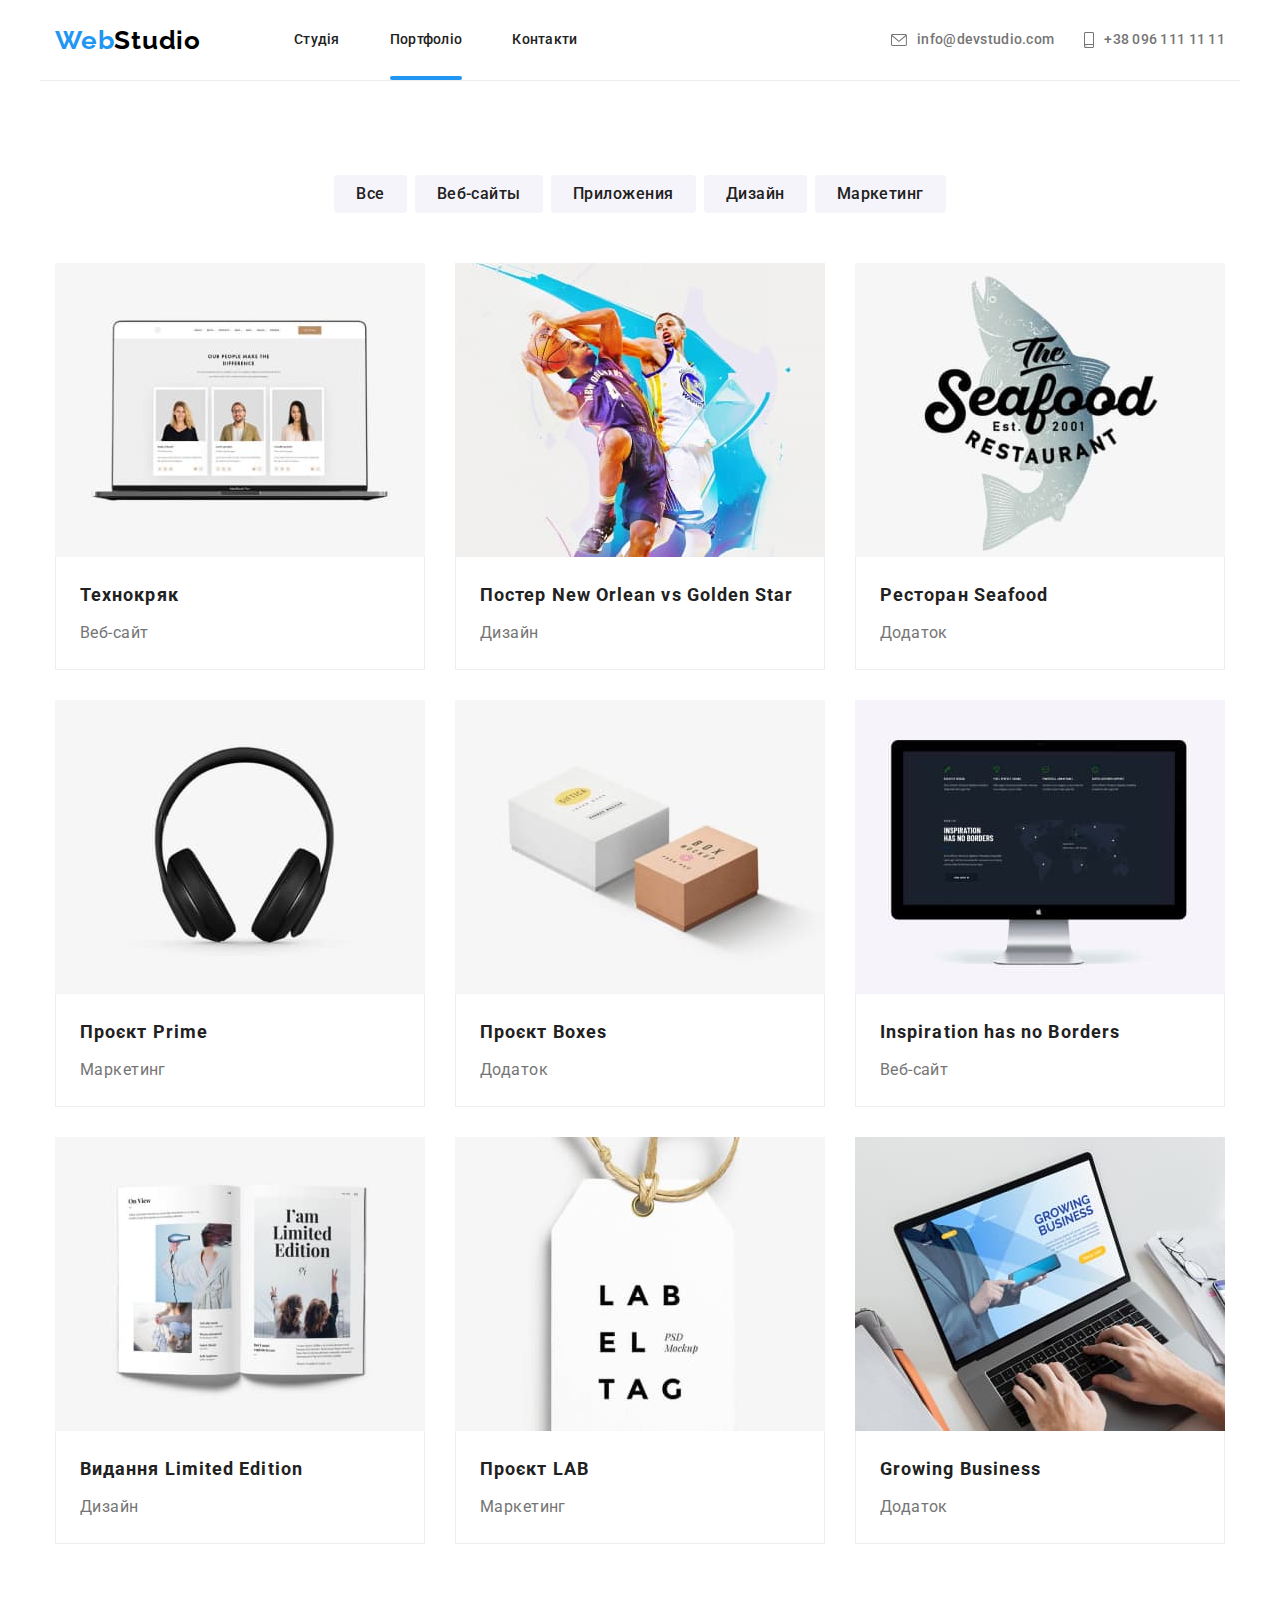
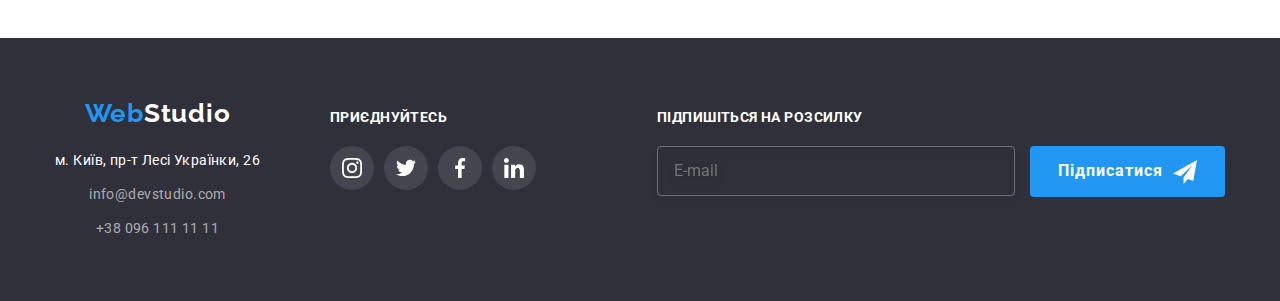
==== portfolio.html @ d57ff973 "add mobile" ====
<!DOCTYPE html>
<html lang="ru">
  <head>
    <meta charset="UTF-8" />
    <meta http-equiv="X-UA-Compatible" content="IE=edge" />
    <meta name="viewport" content="width=device-width, initial-scale=1.0" />
    <title>Портфоліо</title>
    <link
      href="https://fonts.googleapis.com/css2?family=Raleway:wght@700&family=Roboto:wght@400;500;700;900&display=swap"
      rel="stylesheet"
    />
    <link
      rel="stylesheet"
      href="https://cdnjs.cloudflare.com/ajax/libs/modern-normalize/1.1.0/modern-normalize.min.css"
    />
    <link rel="stylesheet" href="./css/main.min.css" />
  </head>

  <body>
    <!-- Шапка сайта -->

    <header class="header">
      <div class="header__container container">
        <a class="header__logo logo" href="./index.html"
          ><span class="header__logo header__logo--accent">Web</span>Studio</a
        >

        <nav class="nav">
          <ul class="nav__list">
            <li class="nav__item">
              <a class="nav__link header__link" href="./index.html">Студія</a>
            </li>
            <li class="nav__item">
              <a class="nav__link nav__link--current header__link" href="">Портфоліо</a>
            </li>
            <li class="nav__item">
              <a class="nav__link header__link" href="">Контакти</a>
            </li>
          </ul>
        </nav>

        <ul class="header__list">
          <li class="header__item">
            <a class="header__link" href="mailto:info@devstudio.com">
              <svg width="16" height="12" class="header__icon">
                <use href="./images/symbol-defs1.svg#icon-envelope"></use>
              </svg>
              info@devstudio.com
            </a>
          </li>
          <li class="header__item">
            <a class="header__link" href="tel:+380961111111">
              <svg width="10" height="16" class="header__icon">
                <use href="./images/symbol-defs1.svg#icon-smartphone"></use>
              </svg>
              +38 096 111 11 11
            </a>
          </li>
        </ul>
      </div>
    </header>
    <main>
      <!-- фильтр-навигация по портфолио -->
      <section class="filter section">
        <div class="filter__container container">
          <h1 class="fitler__title filter__title--visually-hidden">галерея робіт</h1>
          <ul class="filter__list">
            <li class="filter__item">
              <button type="button" class="filter__button button">Все</button>
            </li>
            <li class="filter__item">
              <button type="button" class="filter__button button">Веб-сайты</button>
            </li>
            <li class="filter__item">
              <button type="button" class="filter__button button">Приложения</button>
            </li>
            <li class="filter__item">
              <button type="button" class="filter__button button">Дизайн</button>
            </li>
            <li class="filter__item">
              <button type="button" class="filter__button button">Маркетинг</button>
            </li>
          </ul>

          <ul class="portfolio card-set">
            <li class="portfolio__item card-item">
              <a href="" class="portfolio__link">
                <div class="portolio__wrapper">
                  <img
                    src="./images/img8.jpg"
                    alt="Сайт технокряк на мониторе ноутбука"
                    width="370"
                  />
                  <div class="portolio__overlay">
                    <p class="portolio__text">
                      Ресурс пропонує комплексні пропозиції з різним рівнем функціоналу та сервісів.
                      Все це дозволить відвідувачу отримати вичерпні відомості про компанію чи
                      приватну особу.
                    </p>
                  </div>
                </div>
                <div class="portfolio__about">
                  <h2 class="portfolio__title">Технокряк</h2>
                  <p class="portfolio__describtion">Веб-сайт</p>
                </div>
              </a>
            </li>

            <li class="portfolio__item card-item">
              <a href="" class="portfolio__link">
                <div class="portolio__wrapper">
                  <img
                    class="pic"
                    src="./images/img9.jpg"
                    alt="Два боскетболиста с мячем на постере"
                    width="370"
                  />
                  <div class="portolio__overlay">
                    <p class="portolio__text">
                      Ресурс пропонує комплексні пропозиції з різним рівнем функціоналу та сервісів.
                      Все це дозволить відвідувачу отримати вичерпні відомості про компанію чи
                      приватну особу.
                    </p>
                  </div>
                </div>
                <div class="portfolio__about">
                  <h2 class="portfolio__title">Постер New Orlean vs Golden Star</h2>
                  <p class="portfolio__describtion">Дизайн</p>
                </div>
              </a>
            </li>
            <li class="portfolio__item card-item">
              <a href="" class="portfolio__link">
                <div class="portolio__wrapper">
                  <img
                    class="pic"
                    src="./images/img10.jpg"
                    alt="Логотип Ресторана Seafood"
                    width="370"
                  />
                  <div class="portolio__overlay">
                    <p class="portolio__text">
                      Ресурс пропонує комплексні пропозиції з різним рівнем функціоналу та сервісів.
                      Все це дозволить відвідувачу отримати вичерпні відомості про компанію чи
                      приватну особу.
                    </p>
                  </div>
                </div>
                <div class="portfolio__about">
                  <h2 class="portfolio__title">Ресторан Seafood</h2>
                  <p class="portfolio__describtion">Додаток</p>
                </div>
              </a>
            </li>
            <li class="portfolio__item card-item">
              <a href="" class="portfolio__link">
                <div class="portolio__wrapper">
                  <img class="pic" src="./images/img11.jpg" alt="Наушники" width="370" />
                  <div class="portolio__overlay">
                    <p class="portolio__text">
                      Ресурс пропонує комплексні пропозиції з різним рівнем функціоналу та сервісів.
                      Все це дозволить відвідувачу отримати вичерпні відомості про компанію чи
                      приватну особу.
                    </p>
                  </div>
                </div>
                <div class="portfolio__about">
                  <h2 class="portfolio__title">Проєкт Prime</h2>
                  <p class="portfolio__describtion">Маркетинг</p>
                </div>
              </a>
            </li>
            <li class="portfolio__item card-item">
              <a href="" class="portfolio__link">
                <div class="portolio__wrapper">
                  <img class="pic" src="./images/img12.jpg" alt="Пример коробок" width="370" />
                  <div class="portolio__overlay">
                    <p class="portolio__text">
                      Ресурс пропонує комплексні пропозиції з різним рівнем функціоналу та сервісів.
                      Все це дозволить відвідувачу отримати вичерпні відомості про компанію чи
                      приватну особу.
                    </p>
                  </div>
                </div>
                <div class="portfolio__about">
                  <h2 class="portfolio__title">Проєкт Boxes</h2>
                  <p class="portfolio__describtion">Додаток</p>
                </div>
              </a>
            </li>
            <li class="portfolio__item card-item">
              <a href="" class="portfolio__link">
                <div class="portolio__wrapper">
                  <img class="pic" src="./images/img13.jpg" alt="Сайт на мониторе" width="370" />
                  <div class="portolio__overlay">
                    <p class="portolio__text">
                      Ресурс пропонує комплексні пропозиції з різним рівнем функціоналу та сервісів.
                      Все це дозволить відвідувачу отримати вичерпні відомості про компанію чи
                      приватну особу.
                    </p>
                  </div>
                </div>

                <div class="portfolio__about">
                  <h2 class="portfolio__title">Inspiration has no Borders</h2>
                  <p class="portfolio__describtion">Веб-сайт</p>
                </div>
              </a>
            </li>
            <li class="portfolio__item card-item">
              <a href="" class="portfolio__link">
                <div class="portolio__wrapper">
                  <img class="pic" src="./images/img14.jpg" alt="Разворот журнала" width="370" />
                  <div class="portolio__overlay">
                    <p class="portolio__text">
                      Ресурс пропонує комплексні пропозиції з різним рівнем функціоналу та сервісів.
                      Все це дозволить відвідувачу отримати вичерпні відомості про компанію чи
                      приватну особу.
                    </p>
                  </div>
                </div>
                <div class="portfolio__about">
                  <h2 class="portfolio__title">Видання Limited Edition</h2>
                  <p class="portfolio__describtion">Дизайн</p>
                </div>
              </a>
            </li>
            <li class="portfolio__item card-item">
              <a href="" class="portfolio__link">
                <div class="portolio__wrapper">
                  <img
                    class="pic"
                    src="./images/img15.jpg"
                    alt="Пример бирки для одежды"
                    width="370"
                  />
                  <div class="portolio__overlay">
                    <p class="portolio__text">
                      Ресурс пропонує комплексні пропозиції з різним рівнем функціоналу та сервісів.
                      Все це дозволить відвідувачу отримати вичерпні відомості про компанію чи
                      приватну особу.
                    </p>
                  </div>
                </div>

                <div class="portfolio__about">
                  <h2 class="portfolio__title">Проєкт LAB</h2>
                  <p class="portfolio__describtion">Маркетинг</p>
                </div>
              </a>
            </li>
            <li class="portfolio__item card-item">
              <a href="" class="portfolio__link">
                <div class="portolio__wrapper">
                  <img class="pic" src="./images/img16.jpg" alt="Ноутбук с сайтом" width="370" />
                  <div class="portolio__overlay">
                    <p class="portolio__text">
                      Ресурс пропонує комплексні пропозиції з різним рівнем функціоналу та сервісів.
                      Все це дозволить відвідувачу отримати вичерпні відомості про компанію чи
                      приватну особу.
                    </p>
                  </div>
                </div>

                <div class="portfolio__about">
                  <h2 class="portfolio__title">Growing Business</h2>
                  <p class="portfolio__describtion">Додаток</p>
                </div>
              </a>
            </li>
          </ul>
        </div>
      </section>
    </main>
    <!-- Футер -->
    <footer class="footer">
      <div class="footer__container container">
        <div class="footer__wrap">
          <div class="footer__box">
            <a href="./index.html" class="footer__logo logo"
              ><span class="footer__logo footer__logo--accent">Web</span>Studio</a
            >

            <!-- ADDRESS -->
            <address class="contacts">
              <ul class="contacts__list">
                <li class="contacts__item address">
                  <a
                    class="address__link"
                    href="https://www.google.com.ua/maps"
                    target="_blank"
                    rel="noopener noreferrer"
                    >м. Київ, пр-т Лесі Українки, 26</a
                  >
                </li>
                <li class="contacts__item">
                  <a class="contacts__link" href="mailto:info@devstudio.com">info@devstudio.com</a>
                </li>
                <li class="contacts__item">
                  <a class="contacts__link" href="tel:+380961111111">+38 096 111 11 11</a>
                </li>
              </ul>
            </address>
          </div>
          <!-- SOCIAL LINKS FOOTER -->
          <div class="social social--footer">
            <h3 class="social__title social__title--footer">приєднуйтесь</h3>

            <ul class="social__list">
              <li class="social__item">
                <a href="" class="social__link social__link--footer">
                  <svg class="social__icon social__icon--footer">
                    <use href="./images/symbol-defs1.svg#icon-instagram"></use>
                  </svg>
                </a>
              </li>
              <li class="social__item">
                <a href="" class="social__link social__link--footer">
                  <svg class="social__icon social__icon--footer">
                    <use href="./images/symbol-defs1.svg#icon-twitter"></use>
                  </svg>
                </a>
              </li>
              <li class="social__item">
                <a href="" class="social__link social__link--footer">
                  <svg class="social__icon social__icon--footer">
                    <use href="./images/symbol-defs1.svg#icon-facebook"></use>
                  </svg>
                </a>
              </li>
              <li class="social__item">
                <a href="" class="social__link social__link--footer">
                  <svg class="social__icon social__icon--footer">
                    <use href="./images/symbol-defs1.svg#icon-linkedin"></use>
                  </svg>
                </a>
              </li>
            </ul>
          </div>
        </div>
        <!-- FORM FOOTER -->
        <div class="form">
          <h3 class="form__title social__title--footer">Підпишіться на розсилку</h3>
          <form class="form__email" name="signup_form">
            <label class="form__label">
              <input class="form__input" type="email" name="user-email" placeholder="E-mail" />
            </label>

            <button type="submit" class="form__button form__button--footer button">
              Підписатися
              <svg class="form__icon form__icon--footer">
                <use href="./images/symbol-defs1.svg#icon-send"></use>
              </svg>
            </button>
          </form>
        </div>
      </div>
    </footer>
  </body>
</html>
---- css/main.min.css ----
:root{--primary-text-color: #757575;--title-text-color: #212121;--logo-title-color: #000000;--accent-color: #2196f3;--button-color: #ffffff;--button-bcr-color: #f5f4fa;--button-hover-color: #188ce8;--hero-bcr-color: #c4c4c4;--footer-text-color: rgba(255, 255, 255, 0.6);--footer-bcr-color: #2f303a;--hero-gradient: rgba(47, 48, 58, 0.4);--icon-fii: #afb1b8;--card-gap: 30px;--card-item: 1;--transition: 250ms cubic-bezier(0.4, 0, 0.2, 1)}.visually-hidden{position:absolute;white-space:nowrap;width:1px;height:1px;overflow:hidden;border:0;padding:0;clip:rect(0 0 0 0);-webkit-clip-path:inset(50%);clip-path:inset(50%);margin:-1px}.portfolio__link,.clients__link,.header__link,.social__link,.contacts__link,.nav__link{text-decoration:none;color:currentColor}.portfolio,.filter__list,.clients__card-set,.team__card-item,.example__card-item,.header__list,ul{list-style:none}h1,h2,h3,h4,p,ul{margin:0}ul{padding:0}img{display:block;max-width:100%;height:auto}body{font-family:Roboto,sans-serif;font-size:14px;line-height:1.71;letter-spacing:.03em;background-color:var(--button-color);color:var(--primary-text-color)}.section{padding-top:60px;padding-bottom:60px}@media screen and (min-width: 1200px){.section{padding-top:94px;padding-bottom:94px}}.container{width:100%;padding-left:15px;padding-right:15px;margin-top:0;margin-bottom:0;margin-left:auto;margin-right:auto}@media screen and (min-width: 480px){.container{max-width:480px}}@media screen and (min-width: 768px){.container{max-width:768px}}@media screen and (min-width: 1200px){.container{max-width:1200px}}.card-set{display:-webkit-box;display:-ms-flexbox;display:flex;-ms-flex-wrap:wrap;flex-wrap:wrap;gap:var(--card-gap)}@media screen and (min-width: 768px){.card-set{--card-item: 2}}@media screen and (min-width: 1200px){.card-set{--card-item: 3}}.card-item{-ms-flex-preferred-size:calc((100% - (var(--card-item) - 1)*var(--card-gap))/var(--card-item));flex-basis:calc((100% - (var(--card-item) - 1)*var(--card-gap))/var(--card-item))}.title{font-weight:700;font-size:28px;line-height:1.18;letter-spacing:.03em;text-align:center;color:var(--title-text-color)}@media screen and (min-width: 1200px){.title{font-weight:700;font-size:36px;line-height:1.17;letter-spacing:.03em}}.nav{display:-webkit-box;display:-ms-flexbox;display:flex;-webkit-box-align:center;-ms-flex-align:center;align-items:center}.nav__list{display:-webkit-box;display:-ms-flexbox;display:flex;-webkit-box-align:center;-ms-flex-align:center;align-items:center;gap:50px}.nav__link{position:relative;color:var(--title-text-color)}.nav__link--current::after{content:"";position:absolute;background-color:#2196f3;border-radius:2px;width:100%;height:4px;left:0;bottom:0}.logo{font-family:Raleway,cursive;font-weight:700;font-size:26px;line-height:1.19;letter-spacing:.03em;margin-right:93px;color:var(--logo-title-color);text-decoration:none}.button{display:inline-block;text-align:center;font-family:inherit;font-weight:700;font-size:16px;line-height:1.88;letter-spacing:.06em;cursor:pointer;border:rgba(0,0,0,0);border-radius:4px;color:var(--button-color);background-color:var(--accent-color);-webkit-transition:background-color var(--transition);transition:background-color var(--transition)}.button:hover,.button:focus{background-color:var(--button-hover-color);-webkit-box-shadow:0px 4px 4px rgba(0,0,0,.15);box-shadow:0px 4px 4px rgba(0,0,0,.15)}.button--submit{display:-webkit-inline-box;display:-ms-inline-flexbox;display:inline-flex;-webkit-box-align:center;-ms-flex-align:center;align-items:center;width:200px;padding-top:10px;padding-bottom:10px;padding-right:52px;padding-left:52px}.contacts__item{text-decoration:none;font-style:normal;font-weight:400;font-size:14px;line-height:1.71;letter-spacing:.03em;color:var(--footer-text-color);margin-left:0;-webkit-transition:color var(--transition);transition:color var(--transition)}.contacts__item:not(:last-child){margin-bottom:8px}@media screen and (min-width: 1200px){.contacts__item:not(:last-child){margin-bottom:10px}}.contacts__link{-webkit-transition:color var(--transition);transition:color var(--transition)}.contacts__link:hover,.contacts__link:focus{color:var(--accent-color)}.contacts__list{margin-top:20px}@media screen and (min-width: 1200px){.contacts__list{display:block;text-align:center}}.address__link{color:var(--button-color);-webkit-transition:color var(--transition);transition:color var(--transition);text-decoration:none}.address__link:hover,.address__link:focus{color:var(--accent-color)}.social__list{display:-webkit-box;display:-ms-flexbox;display:flex;-ms-flex-wrap:wrap;flex-wrap:wrap;-webkit-box-align:center;-ms-flex-align:center;align-items:center;-webkit-box-pack:center;-ms-flex-pack:center;justify-content:center;gap:10px}.social__link{display:-webkit-box;display:-ms-flexbox;display:flex;-webkit-box-pack:center;-ms-flex-pack:center;justify-content:center;-webkit-box-align:center;-ms-flex-align:center;align-items:center;width:44px;height:44px;border:none;background-color:var(--button-color);background-repeat:no-repeat;background-position:50% 50%;border-radius:50%;background-size:contain;color:var(--icon-fii);-webkit-transition:color var(--transition),background-color var(--transition);transition:color var(--transition),background-color var(--transition)}.social__link:hover,.social__link:focus,.social__link:active{background-color:var(--accent-color);color:var(--button-color)}.social__link--footer{background-color:rgba(255,255,255,.1)}.social__link--footer:hover,.social__link--footer:focus{background-color:var(--accent-color);color:#fff}.social__icon{width:20px;height:20px;fill:currentColor}.social__icon--footer{fill:var(--button-color)}.social__title--footer{font-weight:700;font-size:14px;line-height:1.14;letter-spacing:.03em;text-transform:uppercase;text-align:center;margin-bottom:20px;color:var(--button-color)}@media screen and (min-width: 1200px){.social__title--footer{text-align:left}}.social--footer{display:-webkit-box;display:-ms-flexbox;display:flex;-webkit-box-pack:end;-ms-flex-pack:end;justify-content:flex-end;-webkit-box-orient:vertical;-webkit-box-direction:normal;-ms-flex-direction:column;flex-direction:column}@media screen and (min-width: 1200px){.social--footer{-webkit-box-pack:center;-ms-flex-pack:center;justify-content:center}}.form{display:-webkit-box;display:-ms-flexbox;display:flex;-webkit-box-orient:vertical;-webkit-box-direction:normal;-ms-flex-direction:column;flex-direction:column;margin-top:60px}@media(max-width: 1199.98px){.form{width:100%;-webkit-box-align:center;-ms-flex-align:center;align-items:center}}@media screen and (min-width: 1200px){.form{-webkit-box-pack:center;-ms-flex-pack:center;justify-content:center;margin-left:auto;margin-top:0}}.form__input{padding:15px 16px;margin-bottom:20px;width:100%;height:50px;font-size:16px;line-height:1.25;color:var(--footer-text-color);outline:none;background-color:rgba(0,0,0,0);border:1px solid rgba(255,255,255,.3);-webkit-filter:drop-shadow(0px 4px 4px rgba(0, 0, 0, 0.15));filter:drop-shadow(0px 4px 4px rgba(0, 0, 0, 0.15));border-radius:4px;-webkit-transition:border var(--transition);transition:border var(--transition)}@media screen and (min-width: 480px){.form__input{width:450px}}@media screen and (min-width: 768px){.form__input{width:450px}}@media screen and (min-width: 1200px){.form__input{width:358px;margin-right:12px;margin-bottom:0}}.form__input:hover,.form__input:focus,.form__input:active{border:1px solid var(--icon-fii)}.form__button--footer{display:block;margin-right:auto;margin-left:auto;padding:10px 28px}@media screen and (min-width: 1200px){.form__button--footer{display:-webkit-inline-box;display:-ms-inline-flexbox;display:inline-flex;-webkit-box-align:center;-ms-flex-align:center;align-items:center}}.form__icon--footer{fill:var(--button-color);width:24px;height:24px;margin-left:10px}.backdrop{position:fixed;top:0;left:0;width:100%;height:100%;background-color:rgba(0,0,0,.2);z-index:100;display:-webkit-box;display:-ms-flexbox;display:flex;-webkit-box-align:center;-ms-flex-align:center;align-items:center;-webkit-box-pack:center;-ms-flex-pack:center;justify-content:center;opacity:1;-webkit-transition:opacity var(--transition);transition:opacity var(--transition)}.backdrop.is-hidden{opacity:0;pointer-events:none;visibility:hidden}.backdrop.is-hidden .modal{-webkit-transform:translate(-50%, -50%) scale(0.9) rotate(50deg);transform:translate(-50%, -50%) scale(0.9) rotate(50deg)}.modal{position:absolute;top:50%;left:50%;padding:40px 40px;-webkit-transform:translate(-50%, -50%) scale(1) rotate(0);transform:translate(-50%, -50%) scale(1) rotate(0);width:528px;background:#fff;-webkit-box-shadow:0px 1px 3px rgba(0,0,0,.12),0px 1px 1px rgba(0,0,0,.14),0px 2px 1px rgba(0,0,0,.2);box-shadow:0px 1px 3px rgba(0,0,0,.12),0px 1px 1px rgba(0,0,0,.14),0px 2px 1px rgba(0,0,0,.2);border-radius:4px;opacity:1;-webkit-transition:visibility var(--transition),opacity 400ms ease-in-out 200ms,-webkit-transform var(--transition);transition:visibility var(--transition),opacity 400ms ease-in-out 200ms,-webkit-transform var(--transition);transition:transform var(--transition),visibility var(--transition),opacity 400ms ease-in-out 200ms;transition:transform var(--transition),visibility var(--transition),opacity 400ms ease-in-out 200ms,-webkit-transform var(--transition)}.modal__icon{fill:var(--logo-title-color);-webkit-transition:fill var(--transition);transition:fill var(--transition)}.modal__button--close{position:absolute;top:8px;right:8px;display:-webkit-box;display:-ms-flexbox;display:flex;-webkit-box-align:center;-ms-flex-align:center;align-items:center;-webkit-box-pack:center;-ms-flex-pack:center;justify-content:center;width:30px;height:30px;padding:0;border-radius:50%;background:rgba(0,0,0,0);border:1px solid rgba(0,0,0,.1);cursor:pointer}.modal__button--close:hover .modal__icon,.modal__button--close:focus .modal__icon{fill:var(--accent-color)}.modal-form{text-align:center}.modal-form__title{display:block;font-weight:700;font-size:20px;line-height:1.15;letter-spacing:.03em;text-align:center;color:var(--title-text-color)}.modal-form__group{margin-bottom:20px}.modal-form__label{display:block;margin-bottom:4px;text-align:left}.modal-form__label:not(:last-child){margin-bottom:10px}.modal-form__name{display:block;margin-bottom:4px;font-weight:400;font-size:12px;line-height:1.17;letter-spacing:.01em;color:var(--primary-text-color)}.modal-form__wrapper{position:relative}.modal-form__input{padding-top:12px;padding-left:42px;padding-bottom:12px;width:100%;height:40px;outline:rgba(0,0,0,0);background-color:rgba(0,0,0,0);border:1px solid rgba(33,33,33,.2);border-radius:4px;-webkit-transition:border var(--transition);transition:border var(--transition)}.modal-form__input:hover,.modal-form__input:focus{border:1px solid var(--accent-color)}.modal-form__input:focus-within+.modal-form__icon,.modal-form__input:hover+.modal-form__icon{fill:var(--accent-color)}.modal-form__feedback{display:block;resize:none;padding:12px 16px;height:120px;width:100%;outline:rgba(0,0,0,0);background-color:rgba(0,0,0,0);border:1px solid rgba(33,33,33,.2);border-radius:4px;-webkit-transition:border var(--transition);transition:border var(--transition)}.modal-form__feedback:hover,.modal-form__feedback:focus{border:1px solid var(--accent-color)}.modal-form__feedback:hover::-webkit-input-placeholder, .modal-form__feedback:focus::-webkit-input-placeholder{font-weight:400;font-size:12px;line-height:1.17;letter-spacing:.01em;color:rgba(117,117,117,.5)}.modal-form__feedback:hover::-moz-placeholder, .modal-form__feedback:focus::-moz-placeholder{font-weight:400;font-size:12px;line-height:1.17;letter-spacing:.01em;color:rgba(117,117,117,.5)}.modal-form__feedback:hover:-ms-input-placeholder, .modal-form__feedback:focus:-ms-input-placeholder{font-weight:400;font-size:12px;line-height:1.17;letter-spacing:.01em;color:rgba(117,117,117,.5)}.modal-form__feedback:hover::-ms-input-placeholder, .modal-form__feedback:focus::-ms-input-placeholder{font-weight:400;font-size:12px;line-height:1.17;letter-spacing:.01em;color:rgba(117,117,117,.5)}.modal-form__feedback:hover::placeholder,.modal-form__feedback:focus::placeholder{font-weight:400;font-size:12px;line-height:1.17;letter-spacing:.01em;color:rgba(117,117,117,.5)}.modal-form__icon{position:absolute;top:50%;left:12px;-webkit-transform:translateY(-50%);transform:translateY(-50%);-webkit-transition:fill var(--transition);transition:fill var(--transition)}.modal-form__checkbox{display:-webkit-box;display:-ms-flexbox;display:flex;-webkit-box-align:center;-ms-flex-align:center;align-items:center;-webkit-box-pack:center;-ms-flex-pack:center;justify-content:center;gap:8px;margin-bottom:30px;cursor:pointer}.checkbox__input{-webkit-user-select:none;-moz-user-select:none;-ms-user-select:none;user-select:none}.checkbox__input:checked+.checkbox__icon .checkbox__icon--uncheck{opacity:0;-webkit-transition:opacity var(--transition);transition:opacity var(--transition)}.checkbox__icon--check{opacity:0;-webkit-transition:opacity var(--transition);transition:opacity var(--transition)}.checkbox__input:checked+.checkbox__icon .checkbox__icon--check{opacity:1;-webkit-transition:opacity var(--transition);transition:opacity var(--transition)}.checkbox__input:hover+.checkbox__icon .checkbox__icon--uncheck,.checkbox__input:focus+.checkbox__icon .checkbox__icon--uncheck{fill:var(--accent-color);-webkit-transition:fill var(--transition);transition:fill var(--transition)}.checkbox__describtion{font-weight:400;font-size:14px;line-height:1.71;letter-spacing:.03em}.checkbox__link{text-decoration:underline;color:var(--accent-color);text-underline-position:under}.menu-button{display:-webkit-inline-box;display:-ms-inline-flexbox;display:inline-flex;-webkit-box-pack:center;-ms-flex-pack:center;justify-content:center;-webkit-box-align:center;-ms-flex-align:center;align-items:center;width:40px;height:40px;background-color:rgba(0,0,0,0);border:none;cursor:pointer;fill:var(--logo-title-color)}.header{font-weight:500;font-size:14px;line-height:1.14;letter-spacing:.02em}.header__container{display:-webkit-box;display:-ms-flexbox;display:flex;-webkit-box-align:center;-ms-flex-align:center;align-items:center;border-bottom:1px solid #ececec}.header__logo--accent{color:var(--accent-color)}.header__link{display:-webkit-box;display:-ms-flexbox;display:flex;-webkit-box-align:center;-ms-flex-align:center;align-items:center;padding-top:32px;padding-bottom:32px;-webkit-transition:color var(--transition);transition:color var(--transition)}.header__link:hover,.header__link:focus{color:var(--accent-color)}.header__link:hover .header__icon,.header__link:focus .header__icon{fill:var(--accent-color)}.header__list{display:-webkit-box;display:-ms-flexbox;display:flex;-webkit-box-align:center;-ms-flex-align:center;align-items:center;margin-left:auto;gap:30px}.header__icon{fill:var(--primary-text-color);margin-right:10px;-webkit-transition:color var(--transition);transition:color var(--transition)}.hero{padding-top:200px;padding-bottom:200px;max-width:1600px;margin-left:auto;margin-right:auto;text-align:center;background-image:-webkit-gradient(linear, left top, right top, from(var(--hero-gradient)), to(var(--hero-gradient))),url("../images/hero.jpg");background-image:linear-gradient(to right, var(--hero-gradient), var(--hero-gradient)),url("../images/hero.jpg");background-color:var(--hero-bcr-color);background-repeat:no-repeat;background-size:cover;background-position:center}.hero__wrapper{display:-webkit-box;display:-ms-flexbox;display:flex;-webkit-box-pack:center;-ms-flex-pack:center;justify-content:center;-webkit-box-align:center;-ms-flex-align:center;align-items:center;-webkit-box-orient:vertical;-webkit-box-direction:normal;-ms-flex-direction:column;flex-direction:column}.hero__title{max-width:700px;margin-bottom:30px;font-weight:900;font-size:44px;line-height:1.36;letter-spacing:.06em;text-align:center;text-transform:uppercase;color:var(--button-color)}.hero__button{padding:10px 32px}.features__title--visually-hidden{position:absolute;width:1px;height:1px;margin:-1px;border:0;padding:0;clip:rect(0 0 0 0);overflow:hidden}.features__subtitle{margin-bottom:10px;font-weight:700;font-size:14px;line-height:1.14;letter-spacing:.03em;text-align:center;text-transform:uppercase;color:var(--title-text-color)}@media screen and (min-width: 768px){.features__subtitle{text-align:left}}@media screen and (min-width: 1200px){.features.section{padding-bottom:0}}@media screen and (min-width: 1200px){.features__card-item{--card-item: 4}}.features__card-item::before{display:-webkit-box;display:-ms-flexbox;display:flex;content:"";width:100%;height:120px;margin-bottom:30px;background:#f5f4fa;border-radius:4px}.features__card-item--antenna::before{background-image:url("../images/antenna.svg");background-repeat:no-repeat;background-position:center}.features__card-item--clock::before{background-image:url("../images/clock.svg");background-repeat:no-repeat;background-position:center}.features__card-item--planning::before{background-image:url("../images/diagram.svg");background-repeat:no-repeat;background-position:center}.features__card-item--astronaut::before{background-image:url("../images/astronaut.svg");background-repeat:no-repeat;background-position:center}@media screen and (max-width: 1199px){.example{display:none}}.example__title{margin-bottom:50px;margin-left:auto;margin-right:auto}.example__card-item{position:relative}.example__wrapper{position:absolute;left:0;bottom:0;width:100%;padding-top:27px;padding-bottom:27px;background:rgba(47,48,58,.8)}.example__text{text-align:center;text-transform:uppercase;font-weight:700;font-size:14px;line-height:1.14;letter-spacing:.03em;color:#fff}.team{background-color:#f5f4fa}.team__title{margin-bottom:30px}@media screen and (min-width: 1200px){.team__title{margin-bottom:50px}}.team__card-item{background-color:#fff;text-align:center;-webkit-box-shadow:0px 1px 3px rgba(0,0,0,.12),0px 1px 1px rgba(0,0,0,.14),0px 2px 1px rgba(0,0,0,.2);box-shadow:0px 1px 3px rgba(0,0,0,.12),0px 1px 1px rgba(0,0,0,.14),0px 2px 1px rgba(0,0,0,.2);border-radius:0px 0px 4px 4px}@media screen and (min-width: 1200px){.team__card-item{--card-item: 4}}.team__describtion{padding-top:30px;padding-bottom:24px}@media screen and (min-width: 1200px){.team__describtion{padding-bottom:30px}}.team__subtitle{font-weight:500;font-size:16px;line-height:1.19;letter-spacing:.03em;margin-bottom:10px;color:var(--title-text-color)}.team__text{font-weight:400;font-size:16px;line-height:1.19;letter-spacing:.03em;color:var(--primary-text-color);margin-bottom:16px}.clients__title{margin-bottom:30px}@media screen and (min-width: 1200px){.clients__title{margin-bottom:50px}}.clients__card-item{--card-item: 2}@media screen and (min-width: 768px){.clients__card-item{--card-item: 3}}@media screen and (min-width: 1200px){.clients__card-item{--card-item: 6}}.clients__link{display:-webkit-box;display:-ms-flexbox;display:flex;-webkit-box-align:center;-ms-flex-align:center;align-items:center;-webkit-box-pack:center;-ms-flex-pack:center;justify-content:center;height:92px;color:var(--icon-fii);border:1px solid var(--icon-fii);border-radius:4px;-webkit-transition:color var(--transition);transition:color var(--transition)}.clients__link:hover,.clients__link:focus,.clients__link:active{color:var(--accent-color);border:1px solid var(--accent-color)}.clients__icon{width:100%;height:60px;fill:currentColor}.footer{padding-bottom:60px;padding-top:60px;background-color:var(--footer-bcr-color)}@media screen and (min-width: 1200px){.footer__container{display:-webkit-box;display:-ms-flexbox;display:flex;-webkit-box-align:baseline;-ms-flex-align:baseline;align-items:baseline}}.footer__logo{margin-right:0;text-align:center;color:var(--button-color)}.footer__logo--accent{color:var(--accent-color)}.footer__box{display:-webkit-box;display:-ms-flexbox;display:flex;-webkit-box-orient:vertical;-webkit-box-direction:normal;-ms-flex-direction:column;flex-direction:column;-webkit-box-align:center;-ms-flex-align:center;align-items:center;-webkit-box-pack:center;-ms-flex-pack:center;justify-content:center;text-align:center;margin-bottom:60px}@media screen and (min-width: 768px){.footer__box{display:-webkit-box;display:-ms-flexbox;display:flex;margin-right:auto;margin-bottom:0}}@media screen and (min-width: 1200px){.footer__box{margin-bottom:0;margin-right:70px}}@media(min-width: 768px)and (max-width: 1199.98px){.footer__wrap{display:-webkit-box;display:-ms-flexbox;display:flex;-ms-flex-line-pack:center;align-content:center;-webkit-box-pack:center;-ms-flex-pack:center;justify-content:center;-webkit-box-align:start;-ms-flex-align:start;align-items:flex-start;margin-left:61px;margin-right:75px}}@media screen and (min-width: 1200px){.footer__wrap{display:-webkit-box;display:-ms-flexbox;display:flex;-webkit-box-align:baseline;-ms-flex-align:baseline;align-items:baseline}}.filter__title--visually-hidden{position:absolute;width:1px;height:1px;margin:-1px;border:0;padding:0;clip:rect(0 0 0 0);overflow:hidden}.filter__list{display:-webkit-box;display:-ms-flexbox;display:flex;-webkit-box-pack:center;-ms-flex-pack:center;justify-content:center;margin-bottom:50px;gap:8px}@media(max-width: 767.98px){.filter__list{-ms-flex-wrap:wrap;flex-wrap:wrap;-webkit-box-pack:start;-ms-flex-pack:start;justify-content:flex-start}}.filter__item{display:block;padding-bottom:0;padding-top:0;margin-bottom:0}.filter__button{padding-top:6px;padding-right:22px;padding-left:22px;padding-bottom:6px;font-weight:500;font-size:16px;line-height:1.63;letter-spacing:.03em;color:var(--title-text-color);background-color:var(--button-bcr-color);-webkit-box-shadow:none;box-shadow:none;-webkit-transition:color var(--transition),background-color var(--transition),-webkit-box-shadow var(--transition);transition:color var(--transition),background-color var(--transition),-webkit-box-shadow var(--transition);transition:color var(--transition),background-color var(--transition),box-shadow var(--transition);transition:color var(--transition),background-color var(--transition),box-shadow var(--transition),-webkit-box-shadow var(--transition)}.filter__button:hover,.filter__button:focus,.filter__button:active{color:var(--button-color);background-color:var(--accent-color);-webkit-box-shadow:0px 3px 1px rgba(0,0,0,.1),0px 1px 2px rgba(0,0,0,.08),0px 2px 2px rgba(0,0,0,.12);box-shadow:0px 3px 1px rgba(0,0,0,.1),0px 1px 2px rgba(0,0,0,.08),0px 2px 2px rgba(0,0,0,.12)}.portfolio__link{display:block;background-color:var(--button-color);-webkit-transition:-webkit-box-shadow var(--transition);transition:-webkit-box-shadow var(--transition);transition:box-shadow var(--transition);transition:box-shadow var(--transition), -webkit-box-shadow var(--transition);overflow:hidden}.portfolio__link:hover,.portfolio__link:focus{-webkit-box-shadow:0px 1px 1px rgba(0,0,0,.12),0px 4px 4px rgba(0,0,0,.06),1px 4px 6px rgba(0,0,0,.16);box-shadow:0px 1px 1px rgba(0,0,0,.12),0px 4px 4px rgba(0,0,0,.06),1px 4px 6px rgba(0,0,0,.16)}.portfolio__link:hover .portolio__overlay,.portfolio__link:focus .portolio__overlay{-webkit-transform:translateY(0);transform:translateY(0);opacity:1}.portfolio__title{font-weight:700;font-size:18px;line-height:2;letter-spacing:.06em;margin-bottom:4px;color:var(--title-text-color)}.portfolio__describtion{font-size:16px;line-height:2;color:var(--primary-text-color)}.portfolio__about{padding-top:20px;padding-bottom:20px;padding-left:24px;padding-right:24px;border-bottom:1px solid #eee;border-left:1px solid #eee;border-right:1px solid #eee}.portolio__wrapper{position:relative;overflow:hidden}.portolio__overlay{position:absolute;top:0;left:0;width:100%;height:100%;display:-webkit-box;display:-ms-flexbox;display:flex;-webkit-box-pack:center;-ms-flex-pack:center;justify-content:center;text-align:justify;padding:63px 24px;background-color:rgba(33,150,243,.9);-webkit-transform:translateY(100%);transform:translateY(100%);-webkit-transition:-webkit-transform var(--transition);transition:-webkit-transform var(--transition);transition:transform var(--transition);transition:transform var(--transition), -webkit-transform var(--transition)}.portolio__text{font-weight:.03em;font-size:18px;line-height:1.56;letter-spacing:.03em;color:var(--button-color)}/*# sourceMappingURL=main.min.css.map */
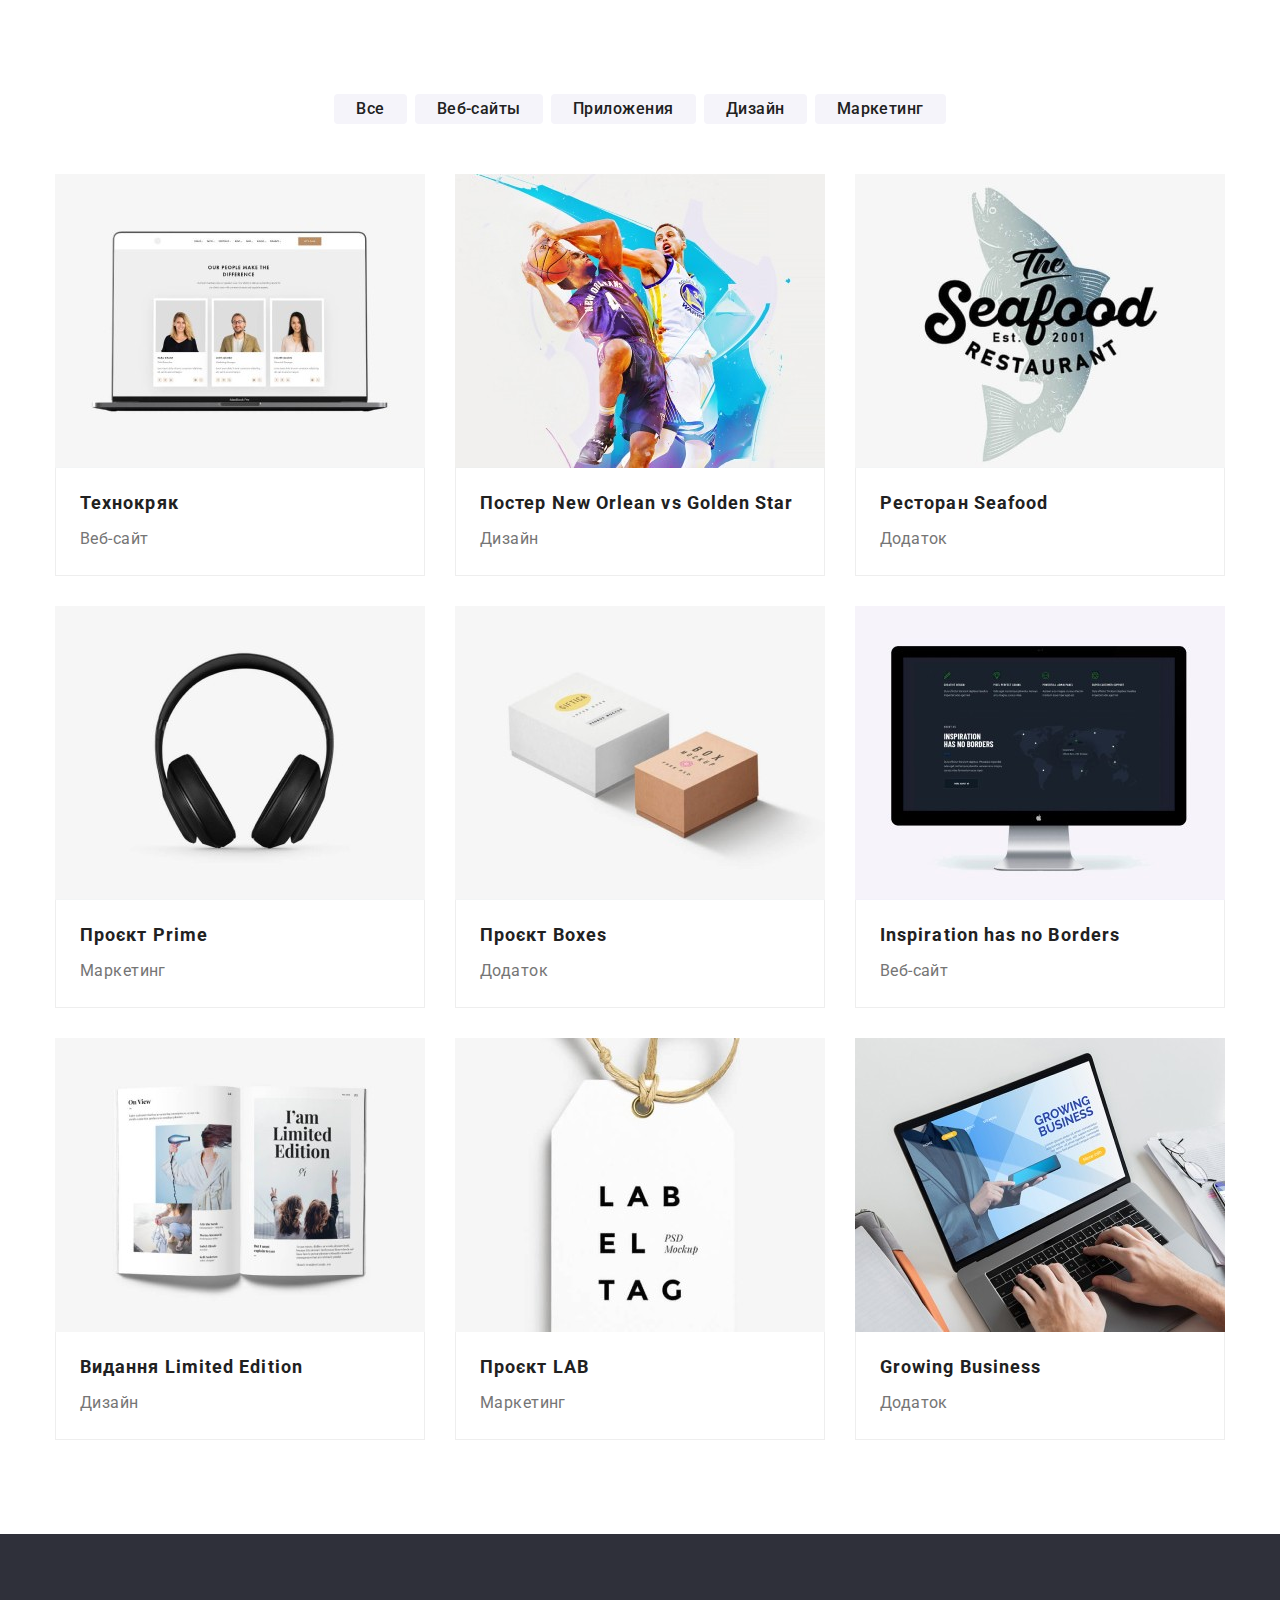
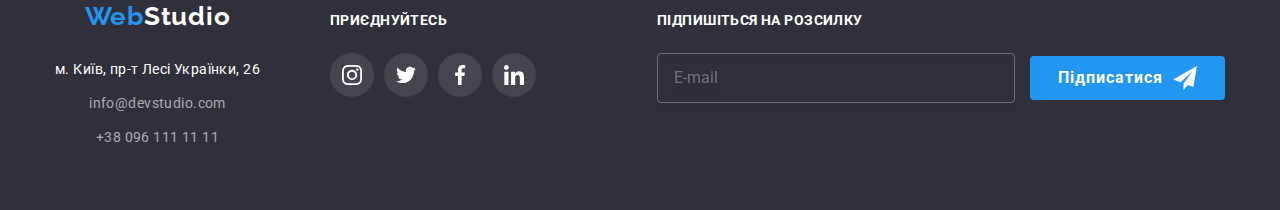
==== commit 59fdd569: "добавляет респ. изображения" ====
--- a/portfolio.html
+++ b/portfolio.html
@@ -19,7 +19,7 @@
   <body>
     <!-- Шапка сайта -->
 
-    <header class="header">
+    <!-- <header class="header">
       <div class="header__container container">
         <a class="header__logo logo" href="./index.html"
           ><span class="header__logo header__logo--accent">Web</span>Studio</a
@@ -58,7 +58,7 @@
           </li>
         </ul>
       </div>
-    </header>
+    </header> -->
     <main>
       <!-- фильтр-навигация по портфолио -->
       <section class="filter section">
@@ -87,9 +87,20 @@
               <a href="" class="portfolio__link">
                 <div class="portolio__wrapper">
                   <img
-                    src="./images/img8.jpg"
+                    class="portfolio__img"
+                    srcset="
+                      ./images\portfolio-w\img-1-354.jpg 354w,
+                      ./images\portfolio-w\img-1-370.jpg 370w,
+                      ./images\portfolio-w\img-1-450.jpg 450w,
+                      ./images\portfolio-w\img-1-708.jpg 708w,
+                      ./images\portfolio-w\img-1-740.jpg 740w,
+                      ./images\portfolio-w\img-1-900.jpg 900w
+                    "
+                    sizes="(min-width: 1200px) 370px, (min-width: 768px) 354px, (max-width: 767px) 450px, 100vw"
+                    src="./images\portfolio-w\img-1-354.jpg"
                     alt="Сайт технокряк на мониторе ноутбука"
-                    width="370"
+                    width="450"
+                    height="294"
                   />
                   <div class="portolio__overlay">
                     <p class="portolio__text">
@@ -110,11 +121,22 @@
               <a href="" class="portfolio__link">
                 <div class="portolio__wrapper">
                   <img
-                    class="pic"
-                    src="./images/img9.jpg"
+                    class="portfolio__img"
+                    srcset="
+                      ./images\portfolio-w\img-2-354.jpg 354w,
+                      ./images\portfolio-w\img-2-370.jpg 370w,
+                      ./images\portfolio-w\img-2-450.jpg 450w,
+                      ./images\portfolio-w\img-2-708.jpg 708w,
+                      ./images\portfolio-w\img-2-740.jpg 740w,
+                      ./images\portfolio-w\img-2-900.jpg 900w
+                    "
+                    sizes="(min-width: 1200px) 370px, (min-width: 768px) 354px, (max-width: 767px) 450px, 100vw"
+                    src="./images\portfolio-w\img-2-354.jpg"
                     alt="Два боскетболиста с мячем на постере"
-                    width="370"
-                  />
+                    width="450"
+                    height="294"
+                  />
+
                   <div class="portolio__overlay">
                     <p class="portolio__text">
                       Ресурс пропонує комплексні пропозиції з різним рівнем функціоналу та сервісів.
@@ -133,11 +155,22 @@
               <a href="" class="portfolio__link">
                 <div class="portolio__wrapper">
                   <img
-                    class="pic"
-                    src="./images/img10.jpg"
+                    class="portfolio__img"
+                    srcset="
+                      ./images\portfolio-w\img-3-354.jpg 354w,
+                      ./images\portfolio-w\img-3-370.jpg 370w,
+                      ./images\portfolio-w\img-3-450.jpg 450w,
+                      ./images\portfolio-w\img-3-708.jpg 708w,
+                      ./images\portfolio-w\img-3-740.jpg 740w,
+                      ./images\portfolio-w\img-3-900.jpg 900w
+                    "
+                    sizes="(min-width: 1200px) 370px, (min-width: 768px) 354px, (max-width: 767px) 450px, 100vw"
+                    src="./images\portfolio-w\img-3-354.jpg"
                     alt="Логотип Ресторана Seafood"
-                    width="370"
-                  />
+                    width="450"
+                    height="294"
+                  />
+
                   <div class="portolio__overlay">
                     <p class="portolio__text">
                       Ресурс пропонує комплексні пропозиції з різним рівнем функціоналу та сервісів.
@@ -155,7 +188,23 @@
             <li class="portfolio__item card-item">
               <a href="" class="portfolio__link">
                 <div class="portolio__wrapper">
-                  <img class="pic" src="./images/img11.jpg" alt="Наушники" width="370" />
+                  <img
+                    class="portfolio__img"
+                    srcset="
+                      ./images\portfolio-w\img-4-354.jpg 354w,
+                      ./images\portfolio-w\img-4-370.jpg 370w,
+                      ./images\portfolio-w\img-4-450.jpg 450w,
+                      ./images\portfolio-w\img-4-708.jpg 708w,
+                      ./images\portfolio-w\img-4-740.jpg 740w,
+                      ./images\portfolio-w\img-4-900.jpg 900w
+                    "
+                    sizes="(min-width: 1200px) 370px, (min-width: 768px) 354px, (max-width: 767px) 450px, 100vw"
+                    src="./images\portfolio-w\img-4-354.jpg"
+                    alt="Наушники"
+                    width="450"
+                    height="294"
+                  />
+
                   <div class="portolio__overlay">
                     <p class="portolio__text">
                       Ресурс пропонує комплексні пропозиції з різним рівнем функціоналу та сервісів.
@@ -173,7 +222,23 @@
             <li class="portfolio__item card-item">
               <a href="" class="portfolio__link">
                 <div class="portolio__wrapper">
-                  <img class="pic" src="./images/img12.jpg" alt="Пример коробок" width="370" />
+                  <img
+                    class="portfolio__img"
+                    srcset="
+                      ./images\portfolio-w\img-5-354.jpg 354w,
+                      ./images\portfolio-w\img-5-370.jpg 370w,
+                      ./images\portfolio-w\img-5-450.jpg 450w,
+                      ./images\portfolio-w\img-5-708.jpg 708w,
+                      ./images\portfolio-w\img-5-740.jpg 740w,
+                      ./images\portfolio-w\img-5-900.jpg 900w
+                    "
+                    sizes="(min-width: 1200px) 370px, (min-width: 768px) 354px, (max-width: 767px) 450px, 100vw"
+                    src="./images\portfolio-w\img-5-354.jpg"
+                    alt="Пример коробок"
+                    width="450"
+                    height="294"
+                  />
+
                   <div class="portolio__overlay">
                     <p class="portolio__text">
                       Ресурс пропонує комплексні пропозиції з різним рівнем функціоналу та сервісів.
@@ -191,7 +256,23 @@
             <li class="portfolio__item card-item">
               <a href="" class="portfolio__link">
                 <div class="portolio__wrapper">
-                  <img class="pic" src="./images/img13.jpg" alt="Сайт на мониторе" width="370" />
+                  <img
+                    class="portfolio__img"
+                    srcset="
+                      ./images\portfolio-w\img-6-354.jpg 354w,
+                      ./images\portfolio-w\img-6-370.jpg 370w,
+                      ./images\portfolio-w\img-6-450.jpg 450w,
+                      ./images\portfolio-w\img-6-708.jpg 708w,
+                      ./images\portfolio-w\img-6-740.jpg 740w,
+                      ./images\portfolio-w\img-6-900.jpg 900w
+                    "
+                    sizes="(min-width: 1200px) 370px, (min-width: 768px) 354px, (max-width: 767px) 450px, 100vw"
+                    src="./images\portfolio-w\img-6-354.jpg"
+                    alt="Сайт на мониторе"
+                    width="450"
+                    height="294"
+                  />
+
                   <div class="portolio__overlay">
                     <p class="portolio__text">
                       Ресурс пропонує комплексні пропозиції з різним рівнем функціоналу та сервісів.
@@ -210,7 +291,23 @@
             <li class="portfolio__item card-item">
               <a href="" class="portfolio__link">
                 <div class="portolio__wrapper">
-                  <img class="pic" src="./images/img14.jpg" alt="Разворот журнала" width="370" />
+                  <img
+                    class="portfolio__img"
+                    srcset="
+                      ./images\portfolio-w\img-7-354.jpg 354w,
+                      ./images\portfolio-w\img-7-370.jpg 370w,
+                      ./images\portfolio-w\img-7-450.jpg 450w,
+                      ./images\portfolio-w\img-7-708.jpg 708w,
+                      ./images\portfolio-w\img-7-740.jpg 740w,
+                      ./images\portfolio-w\img-7-900.jpg 900w
+                    "
+                    sizes="(min-width: 1200px) 370px, (min-width: 768px) 354px, (max-width: 767px) 450px, 100vw"
+                    src="./images\portfolio-w\img-7-354.jpg"
+                    alt="Разворот журнала"
+                    width="450"
+                    height="294"
+                  />
+
                   <div class="portolio__overlay">
                     <p class="portolio__text">
                       Ресурс пропонує комплексні пропозиції з різним рівнем функціоналу та сервісів.
@@ -229,10 +326,20 @@
               <a href="" class="portfolio__link">
                 <div class="portolio__wrapper">
                   <img
-                    class="pic"
-                    src="./images/img15.jpg"
+                    class="portfolio__img"
+                    srcset="
+                      ./images\portfolio-w\img-8-354.jpg 354w,
+                      ./images\portfolio-w\img-8-370.jpg 370w,
+                      ./images\portfolio-w\img-8-450.jpg 450w,
+                      ./images\portfolio-w\img-8-708.jpg 708w,
+                      ./images\portfolio-w\img-8-740.jpg 740w,
+                      ./images\portfolio-w\img-8-900.jpg 900w
+                    "
+                    sizes="(min-width: 1200px) 370px, (min-width: 768px) 354px, (max-width: 767px) 450px, 100vw"
+                    src="./images\portfolio-w\img-8-354.jpg"
                     alt="Пример бирки для одежды"
-                    width="370"
+                    width="450"
+                    height="294"
                   />
                   <div class="portolio__overlay">
                     <p class="portolio__text">
@@ -252,7 +359,20 @@
             <li class="portfolio__item card-item">
               <a href="" class="portfolio__link">
                 <div class="portolio__wrapper">
-                  <img class="pic" src="./images/img16.jpg" alt="Ноутбук с сайтом" width="370" />
+                    <img 
+                    class="portfolio__img" 
+                    srcset="
+                                          ./images\portfolio-w\img-9-354.jpg 354w,
+                                          ./images\portfolio-w\img-9-370.jpg 370w,
+                                          ./images\portfolio-w\img-9-450.jpg 450w,
+                                          ./images\portfolio-w\img-9-708.jpg 708w,
+                                          ./images\portfolio-w\img-9-740.jpg 740w,
+                                          ./images\portfolio-w\img-9-900.jpg 900w" 
+                      sizes="(min-width: 1200px) 370px, (min-width: 768px) 354px, (max-width: 767px) 450px, 100vw"
+                      src="./images\portfolio-w\img-9-354.jpg" 
+                      alt="Ноутбук с сайтом"  
+                      width="450" 
+                      height="294" />
                   <div class="portolio__overlay">
                     <p class="portolio__text">
                       Ресурс пропонує комплексні пропозиції з різним рівнем функціоналу та сервісів.
--- a/css/main.min.css
+++ b/css/main.min.css
@@ -1 +1 @@
-:root{--primary-text-color: #757575;--title-text-color: #212121;--logo-title-color: #000000;--accent-color: #2196f3;--button-color: #ffffff;--button-bcr-color: #f5f4fa;--button-hover-color: #188ce8;--hero-bcr-color: #c4c4c4;--footer-text-color: rgba(255, 255, 255, 0.6);--footer-bcr-color: #2f303a;--hero-gradient: rgba(47, 48, 58, 0.4);--icon-fii: #afb1b8;--card-gap: 30px;--card-item: 1;--transition: 250ms cubic-bezier(0.4, 0, 0.2, 1)}.visually-hidden{position:absolute;white-space:nowrap;width:1px;height:1px;overflow:hidden;border:0;padding:0;clip:rect(0 0 0 0);-webkit-clip-path:inset(50%);clip-path:inset(50%);margin:-1px}.portfolio__link,.clients__link,.header__link,.social__link,.contacts__link,.nav__link{text-decoration:none;color:currentColor}.portfolio,.filter__list,.clients__card-set,.team__card-item,.example__card-item,.header__list,ul{list-style:none}h1,h2,h3,h4,p,ul{margin:0}ul{padding:0}img{display:block;max-width:100%;height:auto}body{font-family:Roboto,sans-serif;font-size:14px;line-height:1.71;letter-spacing:.03em;background-color:var(--button-color);color:var(--primary-text-color)}.section{padding-top:60px;padding-bottom:60px}@media screen and (min-width: 1200px){.section{padding-top:94px;padding-bottom:94px}}.container{width:100%;padding-left:15px;padding-right:15px;margin-top:0;margin-bottom:0;margin-left:auto;margin-right:auto}@media screen and (min-width: 480px){.container{max-width:480px}}@media screen and (min-width: 768px){.container{max-width:768px}}@media screen and (min-width: 1200px){.container{max-width:1200px}}.card-set{display:-webkit-box;display:-ms-flexbox;display:flex;-ms-flex-wrap:wrap;flex-wrap:wrap;gap:var(--card-gap)}@media screen and (min-width: 768px){.card-set{--card-item: 2}}@media screen and (min-width: 1200px){.card-set{--card-item: 3}}.card-item{-ms-flex-preferred-size:calc((100% - (var(--card-item) - 1)*var(--card-gap))/var(--card-item));flex-basis:calc((100% - (var(--card-item) - 1)*var(--card-gap))/var(--card-item))}.title{font-weight:700;font-size:28px;line-height:1.18;letter-spacing:.03em;text-align:center;color:var(--title-text-color)}@media screen and (min-width: 1200px){.title{font-weight:700;font-size:36px;line-height:1.17;letter-spacing:.03em}}.nav{display:-webkit-box;display:-ms-flexbox;display:flex;-webkit-box-align:center;-ms-flex-align:center;align-items:center}.nav__list{display:-webkit-box;display:-ms-flexbox;display:flex;-webkit-box-align:center;-ms-flex-align:center;align-items:center;gap:50px}.nav__link{position:relative;color:var(--title-text-color)}.nav__link--current::after{content:"";position:absolute;background-color:#2196f3;border-radius:2px;width:100%;height:4px;left:0;bottom:0}.logo{font-family:Raleway,cursive;font-weight:700;font-size:26px;line-height:1.19;letter-spacing:.03em;margin-right:93px;color:var(--logo-title-color);text-decoration:none}.button{display:inline-block;text-align:center;font-family:inherit;font-weight:700;font-size:16px;line-height:1.88;letter-spacing:.06em;cursor:pointer;border:rgba(0,0,0,0);border-radius:4px;color:var(--button-color);background-color:var(--accent-color);-webkit-transition:background-color var(--transition);transition:background-color var(--transition)}.button:hover,.button:focus{background-color:var(--button-hover-color);-webkit-box-shadow:0px 4px 4px rgba(0,0,0,.15);box-shadow:0px 4px 4px rgba(0,0,0,.15)}.button--submit{display:-webkit-inline-box;display:-ms-inline-flexbox;display:inline-flex;-webkit-box-align:center;-ms-flex-align:center;align-items:center;width:200px;padding-top:10px;padding-bottom:10px;padding-right:52px;padding-left:52px}.contacts__item{text-decoration:none;font-style:normal;font-weight:400;font-size:14px;line-height:1.71;letter-spacing:.03em;color:var(--footer-text-color);margin-left:0;-webkit-transition:color var(--transition);transition:color var(--transition)}.contacts__item:not(:last-child){margin-bottom:8px}@media screen and (min-width: 1200px){.contacts__item:not(:last-child){margin-bottom:10px}}.contacts__link{-webkit-transition:color var(--transition);transition:color var(--transition)}.contacts__link:hover,.contacts__link:focus{color:var(--accent-color)}.contacts__list{margin-top:20px}@media screen and (min-width: 1200px){.contacts__list{display:block;text-align:center}}.address__link{color:var(--button-color);-webkit-transition:color var(--transition);transition:color var(--transition);text-decoration:none}.address__link:hover,.address__link:focus{color:var(--accent-color)}.social__list{display:-webkit-box;display:-ms-flexbox;display:flex;-ms-flex-wrap:wrap;flex-wrap:wrap;-webkit-box-align:center;-ms-flex-align:center;align-items:center;-webkit-box-pack:center;-ms-flex-pack:center;justify-content:center;gap:10px}.social__link{display:-webkit-box;display:-ms-flexbox;display:flex;-webkit-box-pack:center;-ms-flex-pack:center;justify-content:center;-webkit-box-align:center;-ms-flex-align:center;align-items:center;width:44px;height:44px;border:none;background-color:var(--button-color);background-repeat:no-repeat;background-position:50% 50%;border-radius:50%;background-size:contain;color:var(--icon-fii);-webkit-transition:color var(--transition),background-color var(--transition);transition:color var(--transition),background-color var(--transition)}.social__link:hover,.social__link:focus,.social__link:active{background-color:var(--accent-color);color:var(--button-color)}.social__link--footer{background-color:rgba(255,255,255,.1)}.social__link--footer:hover,.social__link--footer:focus{background-color:var(--accent-color);color:#fff}.social__icon{width:20px;height:20px;fill:currentColor}.social__icon--footer{fill:var(--button-color)}.social__title--footer{font-weight:700;font-size:14px;line-height:1.14;letter-spacing:.03em;text-transform:uppercase;text-align:center;margin-bottom:20px;color:var(--button-color)}@media screen and (min-width: 1200px){.social__title--footer{text-align:left}}.social--footer{display:-webkit-box;display:-ms-flexbox;display:flex;-webkit-box-pack:end;-ms-flex-pack:end;justify-content:flex-end;-webkit-box-orient:vertical;-webkit-box-direction:normal;-ms-flex-direction:column;flex-direction:column}@media screen and (min-width: 1200px){.social--footer{-webkit-box-pack:center;-ms-flex-pack:center;justify-content:center}}.form{display:-webkit-box;display:-ms-flexbox;display:flex;-webkit-box-orient:vertical;-webkit-box-direction:normal;-ms-flex-direction:column;flex-direction:column;margin-top:60px}@media(max-width: 1199.98px){.form{width:100%;-webkit-box-align:center;-ms-flex-align:center;align-items:center}}@media screen and (min-width: 1200px){.form{-webkit-box-pack:center;-ms-flex-pack:center;justify-content:center;margin-left:auto;margin-top:0}}.form__input{padding:15px 16px;margin-bottom:20px;width:100%;height:50px;font-size:16px;line-height:1.25;color:var(--footer-text-color);outline:none;background-color:rgba(0,0,0,0);border:1px solid rgba(255,255,255,.3);-webkit-filter:drop-shadow(0px 4px 4px rgba(0, 0, 0, 0.15));filter:drop-shadow(0px 4px 4px rgba(0, 0, 0, 0.15));border-radius:4px;-webkit-transition:border var(--transition);transition:border var(--transition)}@media screen and (min-width: 480px){.form__input{width:450px}}@media screen and (min-width: 768px){.form__input{width:450px}}@media screen and (min-width: 1200px){.form__input{width:358px;margin-right:12px;margin-bottom:0}}.form__input:hover,.form__input:focus,.form__input:active{border:1px solid var(--icon-fii)}.form__button--footer{display:block;margin-right:auto;margin-left:auto;padding:10px 28px}@media screen and (min-width: 1200px){.form__button--footer{display:-webkit-inline-box;display:-ms-inline-flexbox;display:inline-flex;-webkit-box-align:center;-ms-flex-align:center;align-items:center}}.form__icon--footer{fill:var(--button-color);width:24px;height:24px;margin-left:10px}.backdrop{position:fixed;top:0;left:0;width:100%;height:100%;background-color:rgba(0,0,0,.2);z-index:100;display:-webkit-box;display:-ms-flexbox;display:flex;-webkit-box-align:center;-ms-flex-align:center;align-items:center;-webkit-box-pack:center;-ms-flex-pack:center;justify-content:center;opacity:1;-webkit-transition:opacity var(--transition);transition:opacity var(--transition)}.backdrop.is-hidden{opacity:0;pointer-events:none;visibility:hidden}.backdrop.is-hidden .modal{-webkit-transform:translate(-50%, -50%) scale(0.9) rotate(50deg);transform:translate(-50%, -50%) scale(0.9) rotate(50deg)}.modal{position:absolute;top:50%;left:50%;padding:40px 40px;-webkit-transform:translate(-50%, -50%) scale(1) rotate(0);transform:translate(-50%, -50%) scale(1) rotate(0);width:528px;background:#fff;-webkit-box-shadow:0px 1px 3px rgba(0,0,0,.12),0px 1px 1px rgba(0,0,0,.14),0px 2px 1px rgba(0,0,0,.2);box-shadow:0px 1px 3px rgba(0,0,0,.12),0px 1px 1px rgba(0,0,0,.14),0px 2px 1px rgba(0,0,0,.2);border-radius:4px;opacity:1;-webkit-transition:visibility var(--transition),opacity 400ms ease-in-out 200ms,-webkit-transform var(--transition);transition:visibility var(--transition),opacity 400ms ease-in-out 200ms,-webkit-transform var(--transition);transition:transform var(--transition),visibility var(--transition),opacity 400ms ease-in-out 200ms;transition:transform var(--transition),visibility var(--transition),opacity 400ms ease-in-out 200ms,-webkit-transform var(--transition)}.modal__icon{fill:var(--logo-title-color);-webkit-transition:fill var(--transition);transition:fill var(--transition)}.modal__button--close{position:absolute;top:8px;right:8px;display:-webkit-box;display:-ms-flexbox;display:flex;-webkit-box-align:center;-ms-flex-align:center;align-items:center;-webkit-box-pack:center;-ms-flex-pack:center;justify-content:center;width:30px;height:30px;padding:0;border-radius:50%;background:rgba(0,0,0,0);border:1px solid rgba(0,0,0,.1);cursor:pointer}.modal__button--close:hover .modal__icon,.modal__button--close:focus .modal__icon{fill:var(--accent-color)}.modal-form{text-align:center}.modal-form__title{display:block;font-weight:700;font-size:20px;line-height:1.15;letter-spacing:.03em;text-align:center;color:var(--title-text-color)}.modal-form__group{margin-bottom:20px}.modal-form__label{display:block;margin-bottom:4px;text-align:left}.modal-form__label:not(:last-child){margin-bottom:10px}.modal-form__name{display:block;margin-bottom:4px;font-weight:400;font-size:12px;line-height:1.17;letter-spacing:.01em;color:var(--primary-text-color)}.modal-form__wrapper{position:relative}.modal-form__input{padding-top:12px;padding-left:42px;padding-bottom:12px;width:100%;height:40px;outline:rgba(0,0,0,0);background-color:rgba(0,0,0,0);border:1px solid rgba(33,33,33,.2);border-radius:4px;-webkit-transition:border var(--transition);transition:border var(--transition)}.modal-form__input:hover,.modal-form__input:focus{border:1px solid var(--accent-color)}.modal-form__input:focus-within+.modal-form__icon,.modal-form__input:hover+.modal-form__icon{fill:var(--accent-color)}.modal-form__feedback{display:block;resize:none;padding:12px 16px;height:120px;width:100%;outline:rgba(0,0,0,0);background-color:rgba(0,0,0,0);border:1px solid rgba(33,33,33,.2);border-radius:4px;-webkit-transition:border var(--transition);transition:border var(--transition)}.modal-form__feedback:hover,.modal-form__feedback:focus{border:1px solid var(--accent-color)}.modal-form__feedback:hover::-webkit-input-placeholder, .modal-form__feedback:focus::-webkit-input-placeholder{font-weight:400;font-size:12px;line-height:1.17;letter-spacing:.01em;color:rgba(117,117,117,.5)}.modal-form__feedback:hover::-moz-placeholder, .modal-form__feedback:focus::-moz-placeholder{font-weight:400;font-size:12px;line-height:1.17;letter-spacing:.01em;color:rgba(117,117,117,.5)}.modal-form__feedback:hover:-ms-input-placeholder, .modal-form__feedback:focus:-ms-input-placeholder{font-weight:400;font-size:12px;line-height:1.17;letter-spacing:.01em;color:rgba(117,117,117,.5)}.modal-form__feedback:hover::-ms-input-placeholder, .modal-form__feedback:focus::-ms-input-placeholder{font-weight:400;font-size:12px;line-height:1.17;letter-spacing:.01em;color:rgba(117,117,117,.5)}.modal-form__feedback:hover::placeholder,.modal-form__feedback:focus::placeholder{font-weight:400;font-size:12px;line-height:1.17;letter-spacing:.01em;color:rgba(117,117,117,.5)}.modal-form__icon{position:absolute;top:50%;left:12px;-webkit-transform:translateY(-50%);transform:translateY(-50%);-webkit-transition:fill var(--transition);transition:fill var(--transition)}.modal-form__checkbox{display:-webkit-box;display:-ms-flexbox;display:flex;-webkit-box-align:center;-ms-flex-align:center;align-items:center;-webkit-box-pack:center;-ms-flex-pack:center;justify-content:center;gap:8px;margin-bottom:30px;cursor:pointer}.checkbox__input{-webkit-user-select:none;-moz-user-select:none;-ms-user-select:none;user-select:none}.checkbox__input:checked+.checkbox__icon .checkbox__icon--uncheck{opacity:0;-webkit-transition:opacity var(--transition);transition:opacity var(--transition)}.checkbox__icon--check{opacity:0;-webkit-transition:opacity var(--transition);transition:opacity var(--transition)}.checkbox__input:checked+.checkbox__icon .checkbox__icon--check{opacity:1;-webkit-transition:opacity var(--transition);transition:opacity var(--transition)}.checkbox__input:hover+.checkbox__icon .checkbox__icon--uncheck,.checkbox__input:focus+.checkbox__icon .checkbox__icon--uncheck{fill:var(--accent-color);-webkit-transition:fill var(--transition);transition:fill var(--transition)}.checkbox__describtion{font-weight:400;font-size:14px;line-height:1.71;letter-spacing:.03em}.checkbox__link{text-decoration:underline;color:var(--accent-color);text-underline-position:under}.menu-button{display:-webkit-inline-box;display:-ms-inline-flexbox;display:inline-flex;-webkit-box-pack:center;-ms-flex-pack:center;justify-content:center;-webkit-box-align:center;-ms-flex-align:center;align-items:center;width:40px;height:40px;background-color:rgba(0,0,0,0);border:none;cursor:pointer;fill:var(--logo-title-color)}.header{font-weight:500;font-size:14px;line-height:1.14;letter-spacing:.02em}.header__container{display:-webkit-box;display:-ms-flexbox;display:flex;-webkit-box-align:center;-ms-flex-align:center;align-items:center;border-bottom:1px solid #ececec}.header__logo--accent{color:var(--accent-color)}.header__link{display:-webkit-box;display:-ms-flexbox;display:flex;-webkit-box-align:center;-ms-flex-align:center;align-items:center;padding-top:32px;padding-bottom:32px;-webkit-transition:color var(--transition);transition:color var(--transition)}.header__link:hover,.header__link:focus{color:var(--accent-color)}.header__link:hover .header__icon,.header__link:focus .header__icon{fill:var(--accent-color)}.header__list{display:-webkit-box;display:-ms-flexbox;display:flex;-webkit-box-align:center;-ms-flex-align:center;align-items:center;margin-left:auto;gap:30px}.header__icon{fill:var(--primary-text-color);margin-right:10px;-webkit-transition:color var(--transition);transition:color var(--transition)}.hero{padding-top:200px;padding-bottom:200px;max-width:1600px;margin-left:auto;margin-right:auto;text-align:center;background-image:-webkit-gradient(linear, left top, right top, from(var(--hero-gradient)), to(var(--hero-gradient))),url("../images/hero.jpg");background-image:linear-gradient(to right, var(--hero-gradient), var(--hero-gradient)),url("../images/hero.jpg");background-color:var(--hero-bcr-color);background-repeat:no-repeat;background-size:cover;background-position:center}.hero__wrapper{display:-webkit-box;display:-ms-flexbox;display:flex;-webkit-box-pack:center;-ms-flex-pack:center;justify-content:center;-webkit-box-align:center;-ms-flex-align:center;align-items:center;-webkit-box-orient:vertical;-webkit-box-direction:normal;-ms-flex-direction:column;flex-direction:column}.hero__title{max-width:700px;margin-bottom:30px;font-weight:900;font-size:44px;line-height:1.36;letter-spacing:.06em;text-align:center;text-transform:uppercase;color:var(--button-color)}.hero__button{padding:10px 32px}.features__title--visually-hidden{position:absolute;width:1px;height:1px;margin:-1px;border:0;padding:0;clip:rect(0 0 0 0);overflow:hidden}.features__subtitle{margin-bottom:10px;font-weight:700;font-size:14px;line-height:1.14;letter-spacing:.03em;text-align:center;text-transform:uppercase;color:var(--title-text-color)}@media screen and (min-width: 768px){.features__subtitle{text-align:left}}@media screen and (min-width: 1200px){.features.section{padding-bottom:0}}@media screen and (min-width: 1200px){.features__card-item{--card-item: 4}}.features__card-item::before{display:-webkit-box;display:-ms-flexbox;display:flex;content:"";width:100%;height:120px;margin-bottom:30px;background:#f5f4fa;border-radius:4px}.features__card-item--antenna::before{background-image:url("../images/antenna.svg");background-repeat:no-repeat;background-position:center}.features__card-item--clock::before{background-image:url("../images/clock.svg");background-repeat:no-repeat;background-position:center}.features__card-item--planning::before{background-image:url("../images/diagram.svg");background-repeat:no-repeat;background-position:center}.features__card-item--astronaut::before{background-image:url("../images/astronaut.svg");background-repeat:no-repeat;background-position:center}@media screen and (max-width: 1199px){.example{display:none}}.example__title{margin-bottom:50px;margin-left:auto;margin-right:auto}.example__card-item{position:relative}.example__wrapper{position:absolute;left:0;bottom:0;width:100%;padding-top:27px;padding-bottom:27px;background:rgba(47,48,58,.8)}.example__text{text-align:center;text-transform:uppercase;font-weight:700;font-size:14px;line-height:1.14;letter-spacing:.03em;color:#fff}.team{background-color:#f5f4fa}.team__title{margin-bottom:30px}@media screen and (min-width: 1200px){.team__title{margin-bottom:50px}}.team__card-item{background-color:#fff;text-align:center;-webkit-box-shadow:0px 1px 3px rgba(0,0,0,.12),0px 1px 1px rgba(0,0,0,.14),0px 2px 1px rgba(0,0,0,.2);box-shadow:0px 1px 3px rgba(0,0,0,.12),0px 1px 1px rgba(0,0,0,.14),0px 2px 1px rgba(0,0,0,.2);border-radius:0px 0px 4px 4px}@media screen and (min-width: 1200px){.team__card-item{--card-item: 4}}.team__describtion{padding-top:30px;padding-bottom:24px}@media screen and (min-width: 1200px){.team__describtion{padding-bottom:30px}}.team__subtitle{font-weight:500;font-size:16px;line-height:1.19;letter-spacing:.03em;margin-bottom:10px;color:var(--title-text-color)}.team__text{font-weight:400;font-size:16px;line-height:1.19;letter-spacing:.03em;color:var(--primary-text-color);margin-bottom:16px}.clients__title{margin-bottom:30px}@media screen and (min-width: 1200px){.clients__title{margin-bottom:50px}}.clients__card-item{--card-item: 2}@media screen and (min-width: 768px){.clients__card-item{--card-item: 3}}@media screen and (min-width: 1200px){.clients__card-item{--card-item: 6}}.clients__link{display:-webkit-box;display:-ms-flexbox;display:flex;-webkit-box-align:center;-ms-flex-align:center;align-items:center;-webkit-box-pack:center;-ms-flex-pack:center;justify-content:center;height:92px;color:var(--icon-fii);border:1px solid var(--icon-fii);border-radius:4px;-webkit-transition:color var(--transition);transition:color var(--transition)}.clients__link:hover,.clients__link:focus,.clients__link:active{color:var(--accent-color);border:1px solid var(--accent-color)}.clients__icon{width:100%;height:60px;fill:currentColor}.footer{padding-bottom:60px;padding-top:60px;background-color:var(--footer-bcr-color)}@media screen and (min-width: 1200px){.footer__container{display:-webkit-box;display:-ms-flexbox;display:flex;-webkit-box-align:baseline;-ms-flex-align:baseline;align-items:baseline}}.footer__logo{margin-right:0;text-align:center;color:var(--button-color)}.footer__logo--accent{color:var(--accent-color)}.footer__box{display:-webkit-box;display:-ms-flexbox;display:flex;-webkit-box-orient:vertical;-webkit-box-direction:normal;-ms-flex-direction:column;flex-direction:column;-webkit-box-align:center;-ms-flex-align:center;align-items:center;-webkit-box-pack:center;-ms-flex-pack:center;justify-content:center;text-align:center;margin-bottom:60px}@media screen and (min-width: 768px){.footer__box{display:-webkit-box;display:-ms-flexbox;display:flex;margin-right:auto;margin-bottom:0}}@media screen and (min-width: 1200px){.footer__box{margin-bottom:0;margin-right:70px}}@media(min-width: 768px)and (max-width: 1199.98px){.footer__wrap{display:-webkit-box;display:-ms-flexbox;display:flex;-ms-flex-line-pack:center;align-content:center;-webkit-box-pack:center;-ms-flex-pack:center;justify-content:center;-webkit-box-align:start;-ms-flex-align:start;align-items:flex-start;margin-left:61px;margin-right:75px}}@media screen and (min-width: 1200px){.footer__wrap{display:-webkit-box;display:-ms-flexbox;display:flex;-webkit-box-align:baseline;-ms-flex-align:baseline;align-items:baseline}}.filter__title--visually-hidden{position:absolute;width:1px;height:1px;margin:-1px;border:0;padding:0;clip:rect(0 0 0 0);overflow:hidden}.filter__list{display:-webkit-box;display:-ms-flexbox;display:flex;-webkit-box-pack:center;-ms-flex-pack:center;justify-content:center;margin-bottom:50px;gap:8px}@media(max-width: 767.98px){.filter__list{-ms-flex-wrap:wrap;flex-wrap:wrap;-webkit-box-pack:start;-ms-flex-pack:start;justify-content:flex-start}}.filter__item{display:block;padding-bottom:0;padding-top:0;margin-bottom:0}.filter__button{padding-top:6px;padding-right:22px;padding-left:22px;padding-bottom:6px;font-weight:500;font-size:16px;line-height:1.63;letter-spacing:.03em;color:var(--title-text-color);background-color:var(--button-bcr-color);-webkit-box-shadow:none;box-shadow:none;-webkit-transition:color var(--transition),background-color var(--transition),-webkit-box-shadow var(--transition);transition:color var(--transition),background-color var(--transition),-webkit-box-shadow var(--transition);transition:color var(--transition),background-color var(--transition),box-shadow var(--transition);transition:color var(--transition),background-color var(--transition),box-shadow var(--transition),-webkit-box-shadow var(--transition)}.filter__button:hover,.filter__button:focus,.filter__button:active{color:var(--button-color);background-color:var(--accent-color);-webkit-box-shadow:0px 3px 1px rgba(0,0,0,.1),0px 1px 2px rgba(0,0,0,.08),0px 2px 2px rgba(0,0,0,.12);box-shadow:0px 3px 1px rgba(0,0,0,.1),0px 1px 2px rgba(0,0,0,.08),0px 2px 2px rgba(0,0,0,.12)}.portfolio__link{display:block;background-color:var(--button-color);-webkit-transition:-webkit-box-shadow var(--transition);transition:-webkit-box-shadow var(--transition);transition:box-shadow var(--transition);transition:box-shadow var(--transition), -webkit-box-shadow var(--transition);overflow:hidden}.portfolio__link:hover,.portfolio__link:focus{-webkit-box-shadow:0px 1px 1px rgba(0,0,0,.12),0px 4px 4px rgba(0,0,0,.06),1px 4px 6px rgba(0,0,0,.16);box-shadow:0px 1px 1px rgba(0,0,0,.12),0px 4px 4px rgba(0,0,0,.06),1px 4px 6px rgba(0,0,0,.16)}.portfolio__link:hover .portolio__overlay,.portfolio__link:focus .portolio__overlay{-webkit-transform:translateY(0);transform:translateY(0);opacity:1}.portfolio__title{font-weight:700;font-size:18px;line-height:2;letter-spacing:.06em;margin-bottom:4px;color:var(--title-text-color)}.portfolio__describtion{font-size:16px;line-height:2;color:var(--primary-text-color)}.portfolio__about{padding-top:20px;padding-bottom:20px;padding-left:24px;padding-right:24px;border-bottom:1px solid #eee;border-left:1px solid #eee;border-right:1px solid #eee}.portolio__wrapper{position:relative;overflow:hidden}.portolio__overlay{position:absolute;top:0;left:0;width:100%;height:100%;display:-webkit-box;display:-ms-flexbox;display:flex;-webkit-box-pack:center;-ms-flex-pack:center;justify-content:center;text-align:justify;padding:63px 24px;background-color:rgba(33,150,243,.9);-webkit-transform:translateY(100%);transform:translateY(100%);-webkit-transition:-webkit-transform var(--transition);transition:-webkit-transform var(--transition);transition:transform var(--transition);transition:transform var(--transition), -webkit-transform var(--transition)}.portolio__text{font-weight:.03em;font-size:18px;line-height:1.56;letter-spacing:.03em;color:var(--button-color)}/*# sourceMappingURL=main.min.css.map */+:root{--primary-text-color: #757575;--title-text-color: #212121;--logo-title-color: #000000;--accent-color: #2196f3;--button-color: #ffffff;--button-bcr-color: #f5f4fa;--button-hover-color: #188ce8;--hero-bcr-color: #c4c4c4;--footer-text-color: rgba(255, 255, 255, 0.6);--footer-bcr-color: #2f303a;--hero-gradient: rgba(47, 48, 58, 0.4);--icon-fii: #afb1b8;--card-gap: 30px;--card-item: 1;--transition: 250ms cubic-bezier(0.4, 0, 0.2, 1)}.visually-hidden{position:absolute;white-space:nowrap;width:1px;height:1px;overflow:hidden;border:0;padding:0;clip:rect(0 0 0 0);-webkit-clip-path:inset(50%);clip-path:inset(50%);margin:-1px}.portfolio__link,.clients__link,.header__link,.social__link,.contacts__link,.nav__link{text-decoration:none;color:currentColor}.portfolio,.filter__list,.clients__card-set,.team__card-item,.example__card-item,.header__list,ul{list-style:none}h1,h2,h3,h4,p,ul{margin:0}ul{padding:0}img{display:block;max-width:100%;height:auto;-o-object-fit:cover;object-fit:cover;-o-object-position:center;object-position:center}body{font-family:Roboto,sans-serif;font-size:14px;line-height:1.71;letter-spacing:.03em;background-color:var(--button-color);color:var(--primary-text-color)}body.modal-open{overflow:hidden}.section{padding-top:60px;padding-bottom:60px}@media screen and (min-width: 1200px){.section{padding-top:94px;padding-bottom:94px}}.container{width:100%;padding-left:15px;padding-right:15px;margin-top:0;margin-bottom:0;margin-left:auto;margin-right:auto}@media screen and (min-width: 480px){.container{max-width:480px}}@media screen and (min-width: 768px){.container{max-width:768px}}@media screen and (min-width: 1200px){.container{max-width:1200px}}.card-set{display:-webkit-box;display:-ms-flexbox;display:flex;-ms-flex-wrap:wrap;flex-wrap:wrap;gap:var(--card-gap)}@media screen and (min-width: 768px){.card-set{--card-item: 2}}@media screen and (min-width: 1200px){.card-set{--card-item: 3}}.card-item{-ms-flex-preferred-size:calc((100% - (var(--card-item) - 1)*var(--card-gap))/var(--card-item));flex-basis:calc((100% - (var(--card-item) - 1)*var(--card-gap))/var(--card-item))}.title{font-weight:700;font-size:28px;line-height:33px/28px;letter-spacing:.03em;text-align:center;color:var(--title-text-color)}@media screen and (min-width: 1200px){.title{font-weight:700;font-size:36px;line-height:42px/36px;letter-spacing:.03em}}.nav{display:-webkit-box;display:-ms-flexbox;display:flex;-webkit-box-align:center;-ms-flex-align:center;align-items:center}.nav__list{display:-webkit-box;display:-ms-flexbox;display:flex;-webkit-box-align:center;-ms-flex-align:center;align-items:center;gap:50px}.nav__link{position:relative;color:var(--title-text-color)}.nav__link--current::after{content:"";position:absolute;background-color:#2196f3;border-radius:2px;width:100%;height:4px;left:0;bottom:0}.logo{font-family:Raleway,cursive;font-weight:700;font-size:26px;line-height:31px/26px;letter-spacing:.03em;margin-right:93px;color:var(--logo-title-color);text-decoration:none}.button{display:inline-block;text-align:center;font-family:inherit;font-weight:700;font-size:16px;line-height:30px/16px;letter-spacing:.06em;cursor:pointer;border:rgba(0,0,0,0);border-radius:4px;color:var(--button-color);background-color:var(--accent-color);-webkit-transition:background-color var(--transition);transition:background-color var(--transition)}.button:hover,.button:focus{background-color:var(--button-hover-color);-webkit-box-shadow:0px 4px 4px rgba(0,0,0,.15);box-shadow:0px 4px 4px rgba(0,0,0,.15)}.button--submit{display:-webkit-inline-box;display:-ms-inline-flexbox;display:inline-flex;-webkit-box-align:center;-ms-flex-align:center;align-items:center;width:200px;padding-top:10px;padding-bottom:10px;padding-right:52px;padding-left:52px}.contacts__item{text-decoration:none;font-style:normal;font-weight:400;font-size:14px;line-height:24px/14px;letter-spacing:.03em;color:var(--footer-text-color);margin-left:0;-webkit-transition:color var(--transition);transition:color var(--transition)}.contacts__item:not(:last-child){margin-bottom:8px}@media screen and (min-width: 1200px){.contacts__item:not(:last-child){margin-bottom:10px}}.contacts__link{-webkit-transition:color var(--transition);transition:color var(--transition)}.contacts__link:hover,.contacts__link:focus{color:var(--accent-color)}.contacts__list{margin-top:20px}@media screen and (min-width: 1200px){.contacts__list{display:block;text-align:center}}.address__link{color:var(--button-color);-webkit-transition:color var(--transition);transition:color var(--transition);text-decoration:none}.address__link:hover,.address__link:focus{color:var(--accent-color)}.social__list{display:-webkit-box;display:-ms-flexbox;display:flex;-ms-flex-wrap:wrap;flex-wrap:wrap;-webkit-box-align:center;-ms-flex-align:center;align-items:center;-webkit-box-pack:center;-ms-flex-pack:center;justify-content:center;gap:10px}.social__link{display:-webkit-box;display:-ms-flexbox;display:flex;-webkit-box-pack:center;-ms-flex-pack:center;justify-content:center;-webkit-box-align:center;-ms-flex-align:center;align-items:center;width:44px;height:44px;border:none;background-color:var(--button-color);background-repeat:no-repeat;background-position:50% 50%;border-radius:50%;background-size:contain;color:var(--icon-fii);-webkit-transition:color var(--transition),background-color var(--transition);transition:color var(--transition),background-color var(--transition)}.social__link:hover,.social__link:focus,.social__link:active{background-color:var(--accent-color);color:var(--button-color)}.social__link--footer{background-color:rgba(255,255,255,.1)}.social__link--footer:hover,.social__link--footer:focus{background-color:var(--accent-color);color:#fff}.social__icon{width:20px;height:20px;fill:currentColor}.social__icon--footer{fill:var(--button-color)}.social__title--footer{font-weight:700;font-size:14px;line-height:16px/14px;letter-spacing:.03em;text-transform:uppercase;text-align:center;margin-bottom:20px;color:var(--button-color)}@media screen and (min-width: 1200px){.social__title--footer{text-align:left}}.social--footer{display:-webkit-box;display:-ms-flexbox;display:flex;-webkit-box-pack:end;-ms-flex-pack:end;justify-content:flex-end;-webkit-box-orient:vertical;-webkit-box-direction:normal;-ms-flex-direction:column;flex-direction:column}@media screen and (min-width: 1200px){.social--footer{-webkit-box-pack:center;-ms-flex-pack:center;justify-content:center}}.form{display:-webkit-box;display:-ms-flexbox;display:flex;-webkit-box-orient:vertical;-webkit-box-direction:normal;-ms-flex-direction:column;flex-direction:column;margin-top:60px}@media(max-width: 1199.98px){.form{width:100%;-webkit-box-align:center;-ms-flex-align:center;align-items:center}}@media screen and (min-width: 1200px){.form{-webkit-box-pack:center;-ms-flex-pack:center;justify-content:center;margin-left:auto;margin-top:0}}.form__input{padding:15px 16px;margin-bottom:20px;width:100%;height:50px;font-size:16px;line-height:1.25;color:var(--footer-text-color);outline:none;background-color:rgba(0,0,0,0);border:1px solid rgba(255,255,255,.3);-webkit-filter:drop-shadow(0px 4px 4px rgba(0, 0, 0, 0.15));filter:drop-shadow(0px 4px 4px rgba(0, 0, 0, 0.15));border-radius:4px;-webkit-transition:border var(--transition);transition:border var(--transition)}@media screen and (min-width: 480px){.form__input{width:450px}}@media screen and (min-width: 768px){.form__input{width:450px}}@media screen and (min-width: 1200px){.form__input{width:358px;margin-right:12px;margin-bottom:0}}.form__input:hover,.form__input:focus,.form__input:active{border:1px solid var(--icon-fii)}.form__button--footer{display:block;margin-right:auto;margin-left:auto;padding:10px 28px}@media screen and (min-width: 1200px){.form__button--footer{display:-webkit-inline-box;display:-ms-inline-flexbox;display:inline-flex;-webkit-box-align:center;-ms-flex-align:center;align-items:center}}.form__icon--footer{fill:var(--button-color);width:24px;height:24px;margin-left:10px}.backdrop{position:fixed;top:0;left:0;width:100%;height:100%;background-color:rgba(0,0,0,.2);z-index:100;display:-webkit-box;display:-ms-flexbox;display:flex;-webkit-box-align:center;-ms-flex-align:center;align-items:center;-webkit-box-pack:center;-ms-flex-pack:center;justify-content:center;opacity:1;-webkit-transition:opacity var(--transition);transition:opacity var(--transition);overflow-y:scroll}.backdrop.is-hidden{opacity:0;pointer-events:none;visibility:hidden}.backdrop.is-hidden .modal{-webkit-transform:translate(-50%, -50%) scale(0.9) rotate(50deg);transform:translate(-50%, -50%) scale(0.9) rotate(50deg)}.modal{width:100%;position:absolute;top:50%;left:50%;padding:40px 40px;-webkit-transform:translate(-50%, -50%) scale(1) rotate(0);transform:translate(-50%, -50%) scale(1) rotate(0);background:#fff;-webkit-box-shadow:0px 1px 3px rgba(0,0,0,.12),0px 1px 1px rgba(0,0,0,.14),0px 2px 1px rgba(0,0,0,.2);box-shadow:0px 1px 3px rgba(0,0,0,.12),0px 1px 1px rgba(0,0,0,.14),0px 2px 1px rgba(0,0,0,.2);border-radius:4px;opacity:1;-webkit-transition:visibility var(--transition),opacity 400ms ease-in-out 200ms,-webkit-transform var(--transition);transition:visibility var(--transition),opacity 400ms ease-in-out 200ms,-webkit-transform var(--transition);transition:transform var(--transition),visibility var(--transition),opacity 400ms ease-in-out 200ms;transition:transform var(--transition),visibility var(--transition),opacity 400ms ease-in-out 200ms,-webkit-transform var(--transition)}@media screen and (min-width: 480px){.modal{width:450px}}@media screen and (min-width: 1200px){.modal{width:528px}}.modal__icon{fill:var(--logo-title-color);-webkit-transition:fill var(--transition);transition:fill var(--transition)}.modal__button--close{position:absolute;top:8px;right:8px;display:-webkit-box;display:-ms-flexbox;display:flex;-webkit-box-align:center;-ms-flex-align:center;align-items:center;-webkit-box-pack:center;-ms-flex-pack:center;justify-content:center;width:30px;height:30px;padding:0;border-radius:50%;background:rgba(0,0,0,0);border:1px solid rgba(0,0,0,.1);cursor:pointer}.modal__button--close:hover .modal__icon,.modal__button--close:focus .modal__icon,.modal__button--close:active .modal__icon{fill:var(--accent-color)}.modal-form{text-align:center}.modal-form__title{display:block;font-weight:700;font-size:20px;line-height:30px/20px;letter-spacing:.03em;text-align:center;color:var(--title-text-color);text-align:center}@media screen and (min-width: 1200px){.modal-form__title{font-weight:700;font-size:20px;line-height:23px/20px;letter-spacing:.03em}}.modal-form__group{margin-bottom:20px}.modal-form__label{display:block;margin-bottom:4px;text-align:left}.modal-form__label:not(:last-child){margin-bottom:10px}.modal-form__name{display:block;margin-bottom:4px;font-weight:400;font-size:12px;line-height:14px/12px;letter-spacing:.01em;color:var(--primary-text-color)}.modal-form__wrapper{position:relative}.modal-form__input{padding-top:12px;padding-left:42px;padding-bottom:12px;width:100%;height:40px;outline:rgba(0,0,0,0);background-color:rgba(0,0,0,0);border:1px solid rgba(33,33,33,.2);border-radius:4px;-webkit-transition:border var(--transition);transition:border var(--transition)}.modal-form__input:hover,.modal-form__input:focus,.modal-form__input:active{border:1px solid var(--accent-color)}.modal-form__input:focus-within+.modal-form__icon,.modal-form__input:hover+.modal-form__icon,.modal-form__input:active+.modal-form__icon{fill:var(--accent-color)}.modal-form__feedback{display:block;resize:none;padding:12px 16px;height:120px;width:100%;outline:rgba(0,0,0,0);background-color:rgba(0,0,0,0);border:1px solid rgba(33,33,33,.2);border-radius:4px;-webkit-transition:border var(--transition);transition:border var(--transition)}.modal-form__feedback:hover,.modal-form__feedback:focus,.modal-form__feedback:active{border:1px solid var(--accent-color)}.modal-form__feedback:hover::-webkit-input-placeholder, .modal-form__feedback:focus::-webkit-input-placeholder, .modal-form__feedback:active::-webkit-input-placeholder{font-weight:400;font-size:12px;line-height:14px/12px;letter-spacing:.01em;color:rgba(117,117,117,.5)}.modal-form__feedback:hover::-moz-placeholder, .modal-form__feedback:focus::-moz-placeholder, .modal-form__feedback:active::-moz-placeholder{font-weight:400;font-size:12px;line-height:14px/12px;letter-spacing:.01em;color:rgba(117,117,117,.5)}.modal-form__feedback:hover:-ms-input-placeholder, .modal-form__feedback:focus:-ms-input-placeholder, .modal-form__feedback:active:-ms-input-placeholder{font-weight:400;font-size:12px;line-height:14px/12px;letter-spacing:.01em;color:rgba(117,117,117,.5)}.modal-form__feedback:hover::-ms-input-placeholder, .modal-form__feedback:focus::-ms-input-placeholder, .modal-form__feedback:active::-ms-input-placeholder{font-weight:400;font-size:12px;line-height:14px/12px;letter-spacing:.01em;color:rgba(117,117,117,.5)}.modal-form__feedback:hover::placeholder,.modal-form__feedback:focus::placeholder,.modal-form__feedback:active::placeholder{font-weight:400;font-size:12px;line-height:14px/12px;letter-spacing:.01em;color:rgba(117,117,117,.5)}.modal-form__icon{position:absolute;top:50%;left:12px;-webkit-transform:translateY(-50%);transform:translateY(-50%);-webkit-transition:fill var(--transition);transition:fill var(--transition)}.modal-form__checkbox{display:-webkit-box;display:-ms-flexbox;display:flex;-webkit-box-align:center;-ms-flex-align:center;align-items:center;-webkit-box-pack:center;-ms-flex-pack:center;justify-content:center;gap:8px;margin-bottom:30px;cursor:pointer}.checkbox__input{-webkit-user-select:none;-moz-user-select:none;-ms-user-select:none;user-select:none}.checkbox__input:checked+.checkbox__icon .checkbox__icon--uncheck{opacity:0;-webkit-transition:opacity var(--transition);transition:opacity var(--transition)}.checkbox__icon{min-width:16px}.checkbox__icon--check{opacity:0;-webkit-transition:opacity var(--transition);transition:opacity var(--transition)}.checkbox__input:checked+.checkbox__icon .checkbox__icon--check{opacity:1;-webkit-transition:opacity var(--transition);transition:opacity var(--transition)}.checkbox__input:hover+.checkbox__icon .checkbox__icon--uncheck,.checkbox__input:focus+.checkbox__icon .checkbox__icon--uncheck{fill:var(--accent-color);-webkit-transition:fill var(--transition);transition:fill var(--transition)}.checkbox__describtion{font-weight:400;font-size:12px;line-height:14px/12px;letter-spacing:.03em}@media screen and (min-width: 1200px){.checkbox__describtion{font-weight:400;font-size:14px;line-height:24px/14px;letter-spacing:.03em}}.checkbox__link{text-decoration:underline;color:var(--accent-color);text-underline-position:under}.menu__container{position:fixed;top:0;left:0;width:100%;height:100%;background-color:teal;z-index:999;-webkit-transform:translateX(100%);transform:translateX(100%);-webkit-transition:-webkit-transform var(--transition);transition:-webkit-transform var(--transition);transition:transform var(--transition);transition:transform var(--transition), -webkit-transform var(--transition)}.menu__container.is-open{-webkit-transform:translateX(0);transform:translateX(0)}.menu__toggle{display:-webkit-inline-box;display:-ms-inline-flexbox;display:inline-flex;-webkit-box-pack:center;-ms-flex-pack:center;justify-content:center;-webkit-box-align:center;-ms-flex-align:center;align-items:center;width:40px;height:40px;padding:0;margin:0;background-color:rgba(0,0,0,0);border:none;cursor:pointer;fill:var(--logo-title-color)}@media screen and (min-width: 768px){.menu__toggle{display:none}}.menu__wrap{display:-webkit-box;display:-ms-flexbox;display:flex;-webkit-box-orient:vertical;-webkit-box-direction:normal;-ms-flex-direction:column;flex-direction:column;margin-left:auto;max-width:480px;height:100%;padding:48px 40px}.mobile-menu__list:first-child{margin-bottom:auto}.header{font-weight:500;font-size:14px;line-height:16px/14px;letter-spacing:.02em}.header__container{display:-webkit-box;display:-ms-flexbox;display:flex;-webkit-box-align:center;-ms-flex-align:center;align-items:center;border-bottom:1px solid #ececec}.header__logo--accent{color:var(--accent-color)}.header__link{display:-webkit-box;display:-ms-flexbox;display:flex;-webkit-box-align:center;-ms-flex-align:center;align-items:center;padding-top:32px;padding-bottom:32px;-webkit-transition:color var(--transition);transition:color var(--transition)}.header__link:hover,.header__link:focus{color:var(--accent-color)}.header__link:hover .header__icon,.header__link:focus .header__icon{fill:var(--accent-color)}.header__list{display:-webkit-box;display:-ms-flexbox;display:flex;-webkit-box-align:center;-ms-flex-align:center;align-items:center;margin-left:auto;gap:30px}.header__icon{fill:var(--primary-text-color);margin-right:10px;-webkit-transition:color var(--transition);transition:color var(--transition)}.hero{padding-top:200px;padding-bottom:200px;max-width:1600px;margin-left:auto;margin-right:auto;text-align:center;background-image:-webkit-gradient(linear, left top, right top, from(var(--hero-gradient)), to(var(--hero-gradient))),url("../images/hero.jpg");background-image:linear-gradient(to right, var(--hero-gradient), var(--hero-gradient)),url("../images/hero.jpg");background-color:var(--hero-bcr-color);background-repeat:no-repeat;background-size:cover;background-position:center}.hero__wrapper{display:-webkit-box;display:-ms-flexbox;display:flex;-webkit-box-pack:center;-ms-flex-pack:center;justify-content:center;-webkit-box-align:center;-ms-flex-align:center;align-items:center;-webkit-box-orient:vertical;-webkit-box-direction:normal;-ms-flex-direction:column;flex-direction:column}.hero__title{font-weight:900;font-size:26px;line-height:42px/26px;letter-spacing:.06em;text-align:center;text-transform:uppercase;color:var(--button-color);max-width:360px;margin-bottom:30px}@media screen and (min-width: 1200px){.hero__title{max-width:700px;font-weight:900;font-size:44px;line-height:60px/44px;letter-spacing:.06em}}.hero__button{padding:10px 24px;padding:10px 32px}.features__title--visually-hidden{position:absolute;width:1px;height:1px;margin:-1px;border:0;padding:0;clip:rect(0 0 0 0);overflow:hidden}.features__subtitle{margin-bottom:10px;font-weight:700;font-size:14px;line-height:16px/14px;letter-spacing:.03em;text-align:center;text-transform:uppercase;color:var(--title-text-color)}@media screen and (min-width: 768px){.features__subtitle{text-align:left}}@media screen and (min-width: 1200px){.features.section{padding-bottom:0}}@media screen and (min-width: 1200px){.features__card-item{--card-item: 4}}.features__card-item::before{display:-webkit-box;display:-ms-flexbox;display:flex;content:"";width:100%;height:120px;margin-bottom:30px;background:#f5f4fa;border-radius:4px}.features__card-item--antenna::before{background-image:url("../images/antenna.svg");background-repeat:no-repeat;background-position:center}.features__card-item--clock::before{background-image:url("../images/clock.svg");background-repeat:no-repeat;background-position:center}.features__card-item--planning::before{background-image:url("../images/diagram.svg");background-repeat:no-repeat;background-position:center}.features__card-item--astronaut::before{background-image:url("../images/astronaut.svg");background-repeat:no-repeat;background-position:center}@media screen and (max-width: 1199px){.example{display:none}}.example__title{margin-bottom:50px;margin-left:auto;margin-right:auto}.example__card-item{position:relative}.example__wrapper{position:absolute;left:0;bottom:0;width:100%;padding-top:27px;padding-bottom:27px;background:rgba(47,48,58,.8)}.example__text{text-align:center;text-transform:uppercase;font-weight:700;font-size:14px;line-height:16px/14px;letter-spacing:.03em;color:#fff}.team{background-color:#f5f4fa}.team__title{margin-bottom:30px}@media screen and (min-width: 1200px){.team__title{margin-bottom:50px}}.team__card-item{background-color:#fff;text-align:center;-webkit-box-shadow:0px 1px 3px rgba(0,0,0,.12),0px 1px 1px rgba(0,0,0,.14),0px 2px 1px rgba(0,0,0,.2);box-shadow:0px 1px 3px rgba(0,0,0,.12),0px 1px 1px rgba(0,0,0,.14),0px 2px 1px rgba(0,0,0,.2);border-radius:0px 0px 4px 4px}@media screen and (min-width: 1200px){.team__card-item{--card-item: 4}}.team__describtion{padding-top:30px;padding-bottom:24px}@media screen and (min-width: 1200px){.team__describtion{padding-bottom:30px}}.team__subtitle{font-weight:500;font-size:16px;line-height:19px/16px;letter-spacing:.03em;margin-bottom:10px;color:var(--title-text-color)}.team__text{font-weight:400;font-size:16px;line-height:19px/16px;letter-spacing:.03em;color:var(--primary-text-color);margin-bottom:16px}.clients__title{margin-bottom:30px}@media screen and (min-width: 1200px){.clients__title{margin-bottom:50px}}.clients__card-item{--card-item: 2}@media screen and (min-width: 768px){.clients__card-item{--card-item: 3}}@media screen and (min-width: 1200px){.clients__card-item{--card-item: 6}}.clients__link{display:-webkit-box;display:-ms-flexbox;display:flex;-webkit-box-align:center;-ms-flex-align:center;align-items:center;-webkit-box-pack:center;-ms-flex-pack:center;justify-content:center;height:92px;color:var(--icon-fii);border:1px solid var(--icon-fii);border-radius:4px;-webkit-transition:color var(--transition);transition:color var(--transition)}.clients__link:hover,.clients__link:focus,.clients__link:active{color:var(--accent-color);border:1px solid var(--accent-color)}.clients__icon{width:100%;height:60px;fill:currentColor}.footer{padding-bottom:60px;padding-top:60px;background-color:var(--footer-bcr-color)}@media screen and (min-width: 1200px){.footer__container{display:-webkit-box;display:-ms-flexbox;display:flex;-webkit-box-align:baseline;-ms-flex-align:baseline;align-items:baseline}}.footer__logo{margin-right:0;text-align:center;color:var(--button-color)}.footer__logo--accent{color:var(--accent-color)}.footer__box{display:-webkit-box;display:-ms-flexbox;display:flex;-webkit-box-orient:vertical;-webkit-box-direction:normal;-ms-flex-direction:column;flex-direction:column;-webkit-box-align:center;-ms-flex-align:center;align-items:center;-webkit-box-pack:center;-ms-flex-pack:center;justify-content:center;text-align:center;margin-bottom:60px}@media screen and (min-width: 768px){.footer__box{display:-webkit-box;display:-ms-flexbox;display:flex;margin-right:auto;margin-bottom:0}}@media screen and (min-width: 1200px){.footer__box{margin-bottom:0;margin-right:70px}}@media(min-width: 768px)and (max-width: 1199.98px){.footer__wrap{display:-webkit-box;display:-ms-flexbox;display:flex;-ms-flex-line-pack:center;align-content:center;-webkit-box-pack:center;-ms-flex-pack:center;justify-content:center;-webkit-box-align:start;-ms-flex-align:start;align-items:flex-start;margin-left:61px;margin-right:75px}}@media screen and (min-width: 1200px){.footer__wrap{display:-webkit-box;display:-ms-flexbox;display:flex;-webkit-box-align:baseline;-ms-flex-align:baseline;align-items:baseline}}.filter__title--visually-hidden{position:absolute;width:1px;height:1px;margin:-1px;border:0;padding:0;clip:rect(0 0 0 0);overflow:hidden}.filter__list{display:-webkit-box;display:-ms-flexbox;display:flex;-webkit-box-pack:center;-ms-flex-pack:center;justify-content:center;margin-bottom:50px;gap:8px}@media(max-width: 767.98px){.filter__list{-ms-flex-wrap:wrap;flex-wrap:wrap;-webkit-box-pack:start;-ms-flex-pack:start;justify-content:flex-start}}.filter__item{display:block;padding-bottom:0;padding-top:0;margin-bottom:0}.filter__button{padding-top:6px;padding-right:22px;padding-left:22px;padding-bottom:6px;font-weight:500;font-size:16px;line-height:26px/16px;letter-spacing:.03em;color:var(--title-text-color);background-color:var(--button-bcr-color);-webkit-box-shadow:none;box-shadow:none;-webkit-transition:color var(--transition),background-color var(--transition),-webkit-box-shadow var(--transition);transition:color var(--transition),background-color var(--transition),-webkit-box-shadow var(--transition);transition:color var(--transition),background-color var(--transition),box-shadow var(--transition);transition:color var(--transition),background-color var(--transition),box-shadow var(--transition),-webkit-box-shadow var(--transition)}.filter__button:hover,.filter__button:focus,.filter__button:active{color:var(--button-color);background-color:var(--accent-color);-webkit-box-shadow:0px 3px 1px rgba(0,0,0,.1),0px 1px 2px rgba(0,0,0,.08),0px 2px 2px rgba(0,0,0,.12);box-shadow:0px 3px 1px rgba(0,0,0,.1),0px 1px 2px rgba(0,0,0,.08),0px 2px 2px rgba(0,0,0,.12)}.portfolio__link{display:block;background-color:var(--button-color);-webkit-transition:-webkit-box-shadow var(--transition);transition:-webkit-box-shadow var(--transition);transition:box-shadow var(--transition);transition:box-shadow var(--transition), -webkit-box-shadow var(--transition);overflow:hidden}.portfolio__link:hover,.portfolio__link:focus{-webkit-box-shadow:0px 1px 1px rgba(0,0,0,.12),0px 4px 4px rgba(0,0,0,.06),1px 4px 6px rgba(0,0,0,.16);box-shadow:0px 1px 1px rgba(0,0,0,.12),0px 4px 4px rgba(0,0,0,.06),1px 4px 6px rgba(0,0,0,.16)}.portfolio__link:hover .portolio__overlay,.portfolio__link:focus .portolio__overlay{-webkit-transform:translateY(0);transform:translateY(0);opacity:1}.portfolio__title{font-weight:700;font-size:18px;line-height:36px/18px;letter-spacing:.06em;margin-bottom:4px;color:var(--title-text-color)}.portfolio__describtion{font-size:16px;line-height:2;color:var(--primary-text-color)}.portfolio__about{padding-top:20px;padding-bottom:20px;padding-left:24px;padding-right:24px;border-bottom:1px solid #eee;border-left:1px solid #eee;border-right:1px solid #eee}.portolio__wrapper{position:relative;overflow:hidden}.portolio__overlay{position:absolute;top:0;left:0;width:100%;height:100%;display:-webkit-box;display:-ms-flexbox;display:flex;-webkit-box-pack:center;-ms-flex-pack:center;justify-content:center;text-align:justify;padding:63px 24px;background-color:rgba(33,150,243,.9);-webkit-transform:translateY(100%);transform:translateY(100%);-webkit-transition:-webkit-transform var(--transition);transition:-webkit-transform var(--transition);transition:transform var(--transition);transition:transform var(--transition), -webkit-transform var(--transition)}.portolio__text{font-weight:.03em;font-size:18px;line-height:28px/18px;letter-spacing:.03em;color:var(--button-color)}/*# sourceMappingURL=main.min.css.map */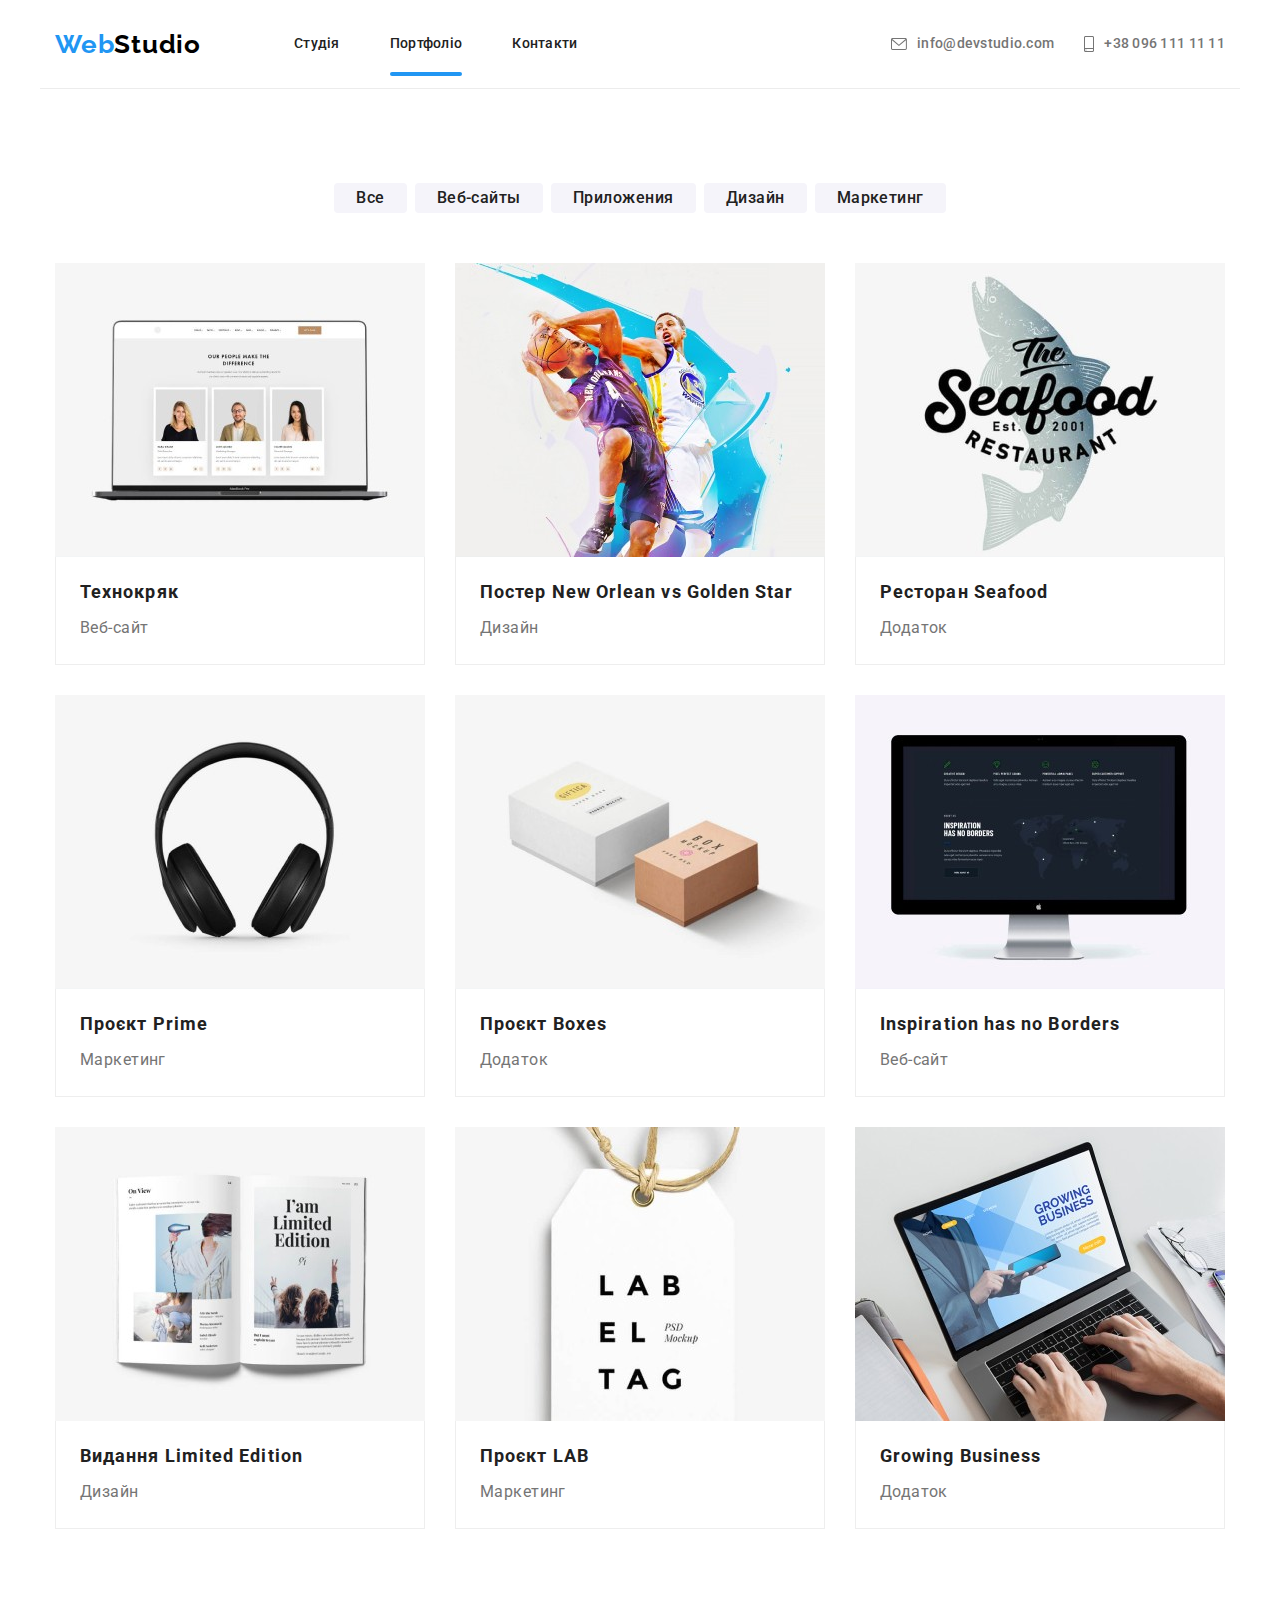
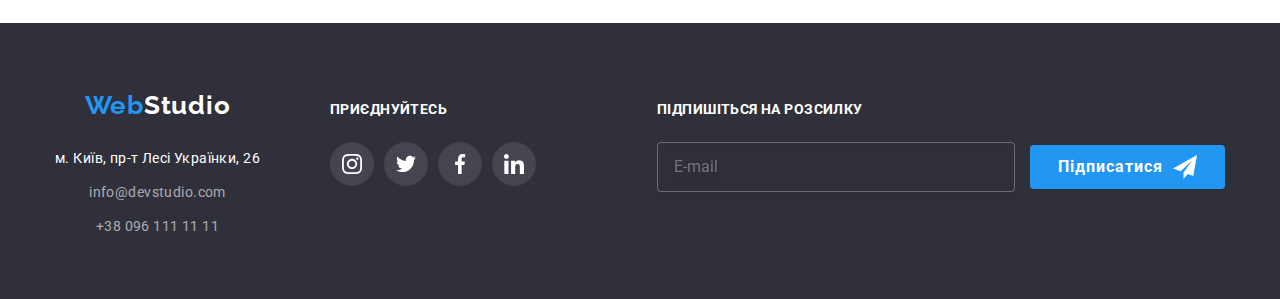
==== commit e702393a: "додає ДЗ" ====
--- a/portfolio.html
+++ b/portfolio.html
@@ -19,14 +19,23 @@
   <body>
     <!-- Шапка сайта -->
 
-    <!-- <header class="header">
+    <header class="header">
       <div class="header__container container">
         <a class="header__logo logo" href="./index.html"
           ><span class="header__logo header__logo--accent">Web</span>Studio</a
         >
 
+        <button class="menu__button menu__button--open" type="button" data-menu-open>
+          <svg width="40" height="40">
+            <use
+              class="menu__icon menu__icon--burger"
+              href="./images/symbol-defs1.svg#icon-menu-burger"
+            ></use>
+          </svg>
+        </button>
+
         <nav class="nav">
-          <ul class="nav__list">
+          <ul class="nav__list list">
             <li class="nav__item">
               <a class="nav__link header__link" href="./index.html">Студія</a>
             </li>
@@ -58,7 +67,7 @@
           </li>
         </ul>
       </div>
-    </header> -->
+    </header>
     <main>
       <!-- фильтр-навигация по портфолио -->
       <section class="filter section">
@@ -89,15 +98,15 @@
                   <img
                     class="portfolio__img"
                     srcset="
-                      ./images\portfolio-w\img-1-354.jpg 354w,
-                      ./images\portfolio-w\img-1-370.jpg 370w,
-                      ./images\portfolio-w\img-1-450.jpg 450w,
-                      ./images\portfolio-w\img-1-708.jpg 708w,
-                      ./images\portfolio-w\img-1-740.jpg 740w,
-                      ./images\portfolio-w\img-1-900.jpg 900w
-                    "
-                    sizes="(min-width: 1200px) 370px, (min-width: 768px) 354px, (max-width: 767px) 450px, 100vw"
-                    src="./images\portfolio-w\img-1-354.jpg"
+                      ./images/portfolio-w/img-1-354.jpg 354w,
+                      ./images/portfolio-w/img-1-370.jpg 370w,
+                      ./images/portfolio-w/img-1-450.jpg 450w,
+                      ./images/portfolio-w/img-1-708.jpg 708w,
+                      ./images/portfolio-w/img-1-740.jpg 740w,
+                      ./images/portfolio-w/img-1-900.jpg 900w
+                    "
+                    sizes="(min-width: 1200px) 370px, (min-width: 768px) 354px, (max-width: 767px) 450px, 100vw"
+                    src="./images/portfolio-w/img-1-354.jpg"
                     alt="Сайт технокряк на мониторе ноутбука"
                     width="450"
                     height="294"
@@ -123,15 +132,15 @@
                   <img
                     class="portfolio__img"
                     srcset="
-                      ./images\portfolio-w\img-2-354.jpg 354w,
-                      ./images\portfolio-w\img-2-370.jpg 370w,
-                      ./images\portfolio-w\img-2-450.jpg 450w,
-                      ./images\portfolio-w\img-2-708.jpg 708w,
-                      ./images\portfolio-w\img-2-740.jpg 740w,
-                      ./images\portfolio-w\img-2-900.jpg 900w
-                    "
-                    sizes="(min-width: 1200px) 370px, (min-width: 768px) 354px, (max-width: 767px) 450px, 100vw"
-                    src="./images\portfolio-w\img-2-354.jpg"
+                      ./images/portfolio-w/img-2-354.jpg 354w,
+                      ./images/portfolio-w/img-2-370.jpg 370w,
+                      ./images/portfolio-w/img-2-450.jpg 450w,
+                      ./images/portfolio-w/img-2-708.jpg 708w,
+                      ./images/portfolio-w/img-2-740.jpg 740w,
+                      ./images/portfolio-w/img-2-900.jpg 900w
+                    "
+                    sizes="(min-width: 1200px) 370px, (min-width: 768px) 354px, (max-width: 767px) 450px, 100vw"
+                    src="./images/portfolio-w/img-2-354.jpg"
                     alt="Два боскетболиста с мячем на постере"
                     width="450"
                     height="294"
@@ -157,15 +166,15 @@
                   <img
                     class="portfolio__img"
                     srcset="
-                      ./images\portfolio-w\img-3-354.jpg 354w,
-                      ./images\portfolio-w\img-3-370.jpg 370w,
-                      ./images\portfolio-w\img-3-450.jpg 450w,
-                      ./images\portfolio-w\img-3-708.jpg 708w,
-                      ./images\portfolio-w\img-3-740.jpg 740w,
-                      ./images\portfolio-w\img-3-900.jpg 900w
-                    "
-                    sizes="(min-width: 1200px) 370px, (min-width: 768px) 354px, (max-width: 767px) 450px, 100vw"
-                    src="./images\portfolio-w\img-3-354.jpg"
+                      ./images/portfolio-w/img-3-354.jpg 354w,
+                      ./images/portfolio-w/img-3-370.jpg 370w,
+                      ./images/portfolio-w/img-3-450.jpg 450w,
+                      ./images/portfolio-w/img-3-708.jpg 708w,
+                      ./images/portfolio-w/img-3-740.jpg 740w,
+                      ./images/portfolio-w/img-3-900.jpg 900w
+                    "
+                    sizes="(min-width: 1200px) 370px, (min-width: 768px) 354px, (max-width: 767px) 450px, 100vw"
+                    src="./images/portfolio-w/img-3-354.jpg"
                     alt="Логотип Ресторана Seafood"
                     width="450"
                     height="294"
@@ -191,15 +200,15 @@
                   <img
                     class="portfolio__img"
                     srcset="
-                      ./images\portfolio-w\img-4-354.jpg 354w,
-                      ./images\portfolio-w\img-4-370.jpg 370w,
-                      ./images\portfolio-w\img-4-450.jpg 450w,
-                      ./images\portfolio-w\img-4-708.jpg 708w,
-                      ./images\portfolio-w\img-4-740.jpg 740w,
-                      ./images\portfolio-w\img-4-900.jpg 900w
-                    "
-                    sizes="(min-width: 1200px) 370px, (min-width: 768px) 354px, (max-width: 767px) 450px, 100vw"
-                    src="./images\portfolio-w\img-4-354.jpg"
+                      ./images/portfolio-w/img-4-354.jpg 354w,
+                      ./images/portfolio-w/img-4-370.jpg 370w,
+                      ./images/portfolio-w/img-4-450.jpg 450w,
+                      ./images/portfolio-w/img-4-708.jpg 708w,
+                      ./images/portfolio-w/img-4-740.jpg 740w,
+                      ./images/portfolio-w/img-4-900.jpg 900w
+                    "
+                    sizes="(min-width: 1200px) 370px, (min-width: 768px) 354px, (max-width: 767px) 450px, 100vw"
+                    src="./images/portfolio-w/img-4-354.jpg"
                     alt="Наушники"
                     width="450"
                     height="294"
@@ -225,15 +234,15 @@
                   <img
                     class="portfolio__img"
                     srcset="
-                      ./images\portfolio-w\img-5-354.jpg 354w,
-                      ./images\portfolio-w\img-5-370.jpg 370w,
-                      ./images\portfolio-w\img-5-450.jpg 450w,
-                      ./images\portfolio-w\img-5-708.jpg 708w,
-                      ./images\portfolio-w\img-5-740.jpg 740w,
-                      ./images\portfolio-w\img-5-900.jpg 900w
-                    "
-                    sizes="(min-width: 1200px) 370px, (min-width: 768px) 354px, (max-width: 767px) 450px, 100vw"
-                    src="./images\portfolio-w\img-5-354.jpg"
+                      ./images/portfolio-w/img-5-354.jpg 354w,
+                      ./images/portfolio-w/img-5-370.jpg 370w,
+                      ./images/portfolio-w/img-5-450.jpg 450w,
+                      ./images/portfolio-w/img-5-708.jpg 708w,
+                      ./images/portfolio-w/img-5-740.jpg 740w,
+                      ./images/portfolio-w/img-5-900.jpg 900w
+                    "
+                    sizes="(min-width: 1200px) 370px, (min-width: 768px) 354px, (max-width: 767px) 450px, 100vw"
+                    src="./images/portfolio-w/img-5-354.jpg"
                     alt="Пример коробок"
                     width="450"
                     height="294"
@@ -259,15 +268,15 @@
                   <img
                     class="portfolio__img"
                     srcset="
-                      ./images\portfolio-w\img-6-354.jpg 354w,
-                      ./images\portfolio-w\img-6-370.jpg 370w,
-                      ./images\portfolio-w\img-6-450.jpg 450w,
-                      ./images\portfolio-w\img-6-708.jpg 708w,
-                      ./images\portfolio-w\img-6-740.jpg 740w,
-                      ./images\portfolio-w\img-6-900.jpg 900w
-                    "
-                    sizes="(min-width: 1200px) 370px, (min-width: 768px) 354px, (max-width: 767px) 450px, 100vw"
-                    src="./images\portfolio-w\img-6-354.jpg"
+                      ./images/portfolio-w/img-6-354.jpg 354w,
+                      ./images/portfolio-w/img-6-370.jpg 370w,
+                      ./images/portfolio-w/img-6-450.jpg 450w,
+                      ./images/portfolio-w/img-6-708.jpg 708w,
+                      ./images/portfolio-w/img-6-740.jpg 740w,
+                      ./images/portfolio-w/img-6-900.jpg 900w
+                    "
+                    sizes="(min-width: 1200px) 370px, (min-width: 768px) 354px, (max-width: 767px) 450px, 100vw"
+                    src="./images/portfolio-w/img-6-354.jpg"
                     alt="Сайт на мониторе"
                     width="450"
                     height="294"
@@ -294,15 +303,15 @@
                   <img
                     class="portfolio__img"
                     srcset="
-                      ./images\portfolio-w\img-7-354.jpg 354w,
-                      ./images\portfolio-w\img-7-370.jpg 370w,
-                      ./images\portfolio-w\img-7-450.jpg 450w,
-                      ./images\portfolio-w\img-7-708.jpg 708w,
-                      ./images\portfolio-w\img-7-740.jpg 740w,
-                      ./images\portfolio-w\img-7-900.jpg 900w
-                    "
-                    sizes="(min-width: 1200px) 370px, (min-width: 768px) 354px, (max-width: 767px) 450px, 100vw"
-                    src="./images\portfolio-w\img-7-354.jpg"
+                      ./images/portfolio-w/img-7-354.jpg 354w,
+                      ./images/portfolio-w/img-7-370.jpg 370w,
+                      ./images/portfolio-w/img-7-450.jpg 450w,
+                      ./images/portfolio-w/img-7-708.jpg 708w,
+                      ./images/portfolio-w/img-7-740.jpg 740w,
+                      ./images/portfolio-w/img-7-900.jpg 900w
+                    "
+                    sizes="(min-width: 1200px) 370px, (min-width: 768px) 354px, (max-width: 767px) 450px, 100vw"
+                    src="./images/portfolio-w/img-7-354.jpg"
                     alt="Разворот журнала"
                     width="450"
                     height="294"
@@ -328,15 +337,15 @@
                   <img
                     class="portfolio__img"
                     srcset="
-                      ./images\portfolio-w\img-8-354.jpg 354w,
-                      ./images\portfolio-w\img-8-370.jpg 370w,
-                      ./images\portfolio-w\img-8-450.jpg 450w,
-                      ./images\portfolio-w\img-8-708.jpg 708w,
-                      ./images\portfolio-w\img-8-740.jpg 740w,
-                      ./images\portfolio-w\img-8-900.jpg 900w
-                    "
-                    sizes="(min-width: 1200px) 370px, (min-width: 768px) 354px, (max-width: 767px) 450px, 100vw"
-                    src="./images\portfolio-w\img-8-354.jpg"
+                      ./images/portfolio-w/img-8-354.jpg 354w,
+                      ./images/portfolio-w/img-8-370.jpg 370w,
+                      ./images/portfolio-w/img-8-450.jpg 450w,
+                      ./images/portfolio-w/img-8-708.jpg 708w,
+                      ./images/portfolio-w/img-8-740.jpg 740w,
+                      ./images/portfolio-w/img-8-900.jpg 900w
+                    "
+                    sizes="(min-width: 1200px) 370px, (min-width: 768px) 354px, (max-width: 767px) 450px, 100vw"
+                    src="./images/portfolio-w/img-8-354.jpg"
                     alt="Пример бирки для одежды"
                     width="450"
                     height="294"
@@ -359,20 +368,21 @@
             <li class="portfolio__item card-item">
               <a href="" class="portfolio__link">
                 <div class="portolio__wrapper">
-                    <img 
-                    class="portfolio__img" 
-                    srcset="
-                                          ./images\portfolio-w\img-9-354.jpg 354w,
-                                          ./images\portfolio-w\img-9-370.jpg 370w,
-                                          ./images\portfolio-w\img-9-450.jpg 450w,
-                                          ./images\portfolio-w\img-9-708.jpg 708w,
-                                          ./images\portfolio-w\img-9-740.jpg 740w,
-                                          ./images\portfolio-w\img-9-900.jpg 900w" 
-                      sizes="(min-width: 1200px) 370px, (min-width: 768px) 354px, (max-width: 767px) 450px, 100vw"
-                      src="./images\portfolio-w\img-9-354.jpg" 
-                      alt="Ноутбук с сайтом"  
-                      width="450" 
-                      height="294" />
+                  <img
+                    class="portfolio__img"
+                    srcset="
+                      ./images/portfolio-w/img-9-354.jpg 354w,
+                      ./images/portfolio-w/img-9-370.jpg 370w,
+                      ./images/portfolio-w/img-9-450.jpg 450w,
+                      ./images/portfolio-w/img-9-708.jpg 708w,
+                      ./images/portfolio-w/img-9-740.jpg 740w,
+                      ./images/portfolio-w/img-9-900.jpg 900w"
+                    sizes="(min-width: 1200px) 370px, (min-width: 768px) 354px, (max-width: 767px) 450px, 100vw"
+                    src="./images/portfolio-w/img-9-354.jpg"
+                    alt="Ноутбук с сайтом"
+                    width="450"
+                    height="294"
+                  />
                   <div class="portolio__overlay">
                     <p class="portolio__text">
                       Ресурс пропонує комплексні пропозиції з різним рівнем функціоналу та сервісів.
@@ -476,5 +486,52 @@
         </div>
       </div>
     </footer>
+
+    <!-- MOBILE MENU -->
+    <div class="menu menu__overlay" data-menu>
+      <div class="menu__container">
+        <button class="menu__button menu__button--close" type="button" data-menu-close>
+          <svg class="menu__icon menu__icon--close" width="40" height="40">
+            <use href="./images/symbol-defs1.svg#icon-menu-close"></use>
+          </svg>
+        </button>
+
+        <ul class="mobile-nav__list">
+          <li class="mobile-nav__item">
+            <a href="./index.html" class="mobile-nav__link">Студія</a>
+          </li>
+          <li class="mobile-nav-item">
+            <a href="./portfolio.html" class="mobile-nav__link">Портфоліо</a>
+          </li>
+          <li class="mobile-nav-item">
+            <a href="" class="mobile-nav__link">Контакти</a>
+          </li>
+        </ul>
+
+        <div class="menu-contacts">
+          <a class="menu-contacts__link menu-contacts__link--accent" href="+380961111111"
+            >+38 096 111 11 11</a
+          >
+          <a class="menu-contacts__link" href="mailto:info@devstudio.com">info@devstudio.com</a>
+        </div>
+
+        <ul class="menu-socilas__list">
+          <li class="menu-socilas__item">
+            <a href="" class="menu-socilas__link">Instagram</a>
+          </li>
+          <li class="menu-socilas__item">
+            <a href="" class="menu-socilas__link">Twitter</a>
+          </li>
+          <li class="menu-socilas__item">
+            <a href="" class="menu-socilas__link">Facebook</a>
+          </li>
+          <li class="menu-socilas__item">
+            <a href="" class="menu-socilas__link">LinkedIn</a>
+          </li>
+        </ul>
+      </div>
+    </div>
+
+    <script src="./js/mobile.js"></script>
   </body>
 </html>
--- a/css/main.min.css
+++ b/css/main.min.css
@@ -1 +1 @@
-:root{--primary-text-color: #757575;--title-text-color: #212121;--logo-title-color: #000000;--accent-color: #2196f3;--button-color: #ffffff;--button-bcr-color: #f5f4fa;--button-hover-color: #188ce8;--hero-bcr-color: #c4c4c4;--footer-text-color: rgba(255, 255, 255, 0.6);--footer-bcr-color: #2f303a;--hero-gradient: rgba(47, 48, 58, 0.4);--icon-fii: #afb1b8;--card-gap: 30px;--card-item: 1;--transition: 250ms cubic-bezier(0.4, 0, 0.2, 1)}.visually-hidden{position:absolute;white-space:nowrap;width:1px;height:1px;overflow:hidden;border:0;padding:0;clip:rect(0 0 0 0);-webkit-clip-path:inset(50%);clip-path:inset(50%);margin:-1px}.portfolio__link,.clients__link,.header__link,.social__link,.contacts__link,.nav__link{text-decoration:none;color:currentColor}.portfolio,.filter__list,.clients__card-set,.team__card-item,.example__card-item,.header__list,ul{list-style:none}h1,h2,h3,h4,p,ul{margin:0}ul{padding:0}img{display:block;max-width:100%;height:auto;-o-object-fit:cover;object-fit:cover;-o-object-position:center;object-position:center}body{font-family:Roboto,sans-serif;font-size:14px;line-height:1.71;letter-spacing:.03em;background-color:var(--button-color);color:var(--primary-text-color)}body.modal-open{overflow:hidden}.section{padding-top:60px;padding-bottom:60px}@media screen and (min-width: 1200px){.section{padding-top:94px;padding-bottom:94px}}.container{width:100%;padding-left:15px;padding-right:15px;margin-top:0;margin-bottom:0;margin-left:auto;margin-right:auto}@media screen and (min-width: 480px){.container{max-width:480px}}@media screen and (min-width: 768px){.container{max-width:768px}}@media screen and (min-width: 1200px){.container{max-width:1200px}}.card-set{display:-webkit-box;display:-ms-flexbox;display:flex;-ms-flex-wrap:wrap;flex-wrap:wrap;gap:var(--card-gap)}@media screen and (min-width: 768px){.card-set{--card-item: 2}}@media screen and (min-width: 1200px){.card-set{--card-item: 3}}.card-item{-ms-flex-preferred-size:calc((100% - (var(--card-item) - 1)*var(--card-gap))/var(--card-item));flex-basis:calc((100% - (var(--card-item) - 1)*var(--card-gap))/var(--card-item))}.title{font-weight:700;font-size:28px;line-height:33px/28px;letter-spacing:.03em;text-align:center;color:var(--title-text-color)}@media screen and (min-width: 1200px){.title{font-weight:700;font-size:36px;line-height:42px/36px;letter-spacing:.03em}}.nav{display:-webkit-box;display:-ms-flexbox;display:flex;-webkit-box-align:center;-ms-flex-align:center;align-items:center}.nav__list{display:-webkit-box;display:-ms-flexbox;display:flex;-webkit-box-align:center;-ms-flex-align:center;align-items:center;gap:50px}.nav__link{position:relative;color:var(--title-text-color)}.nav__link--current::after{content:"";position:absolute;background-color:#2196f3;border-radius:2px;width:100%;height:4px;left:0;bottom:0}.logo{font-family:Raleway,cursive;font-weight:700;font-size:26px;line-height:31px/26px;letter-spacing:.03em;margin-right:93px;color:var(--logo-title-color);text-decoration:none}.button{display:inline-block;text-align:center;font-family:inherit;font-weight:700;font-size:16px;line-height:30px/16px;letter-spacing:.06em;cursor:pointer;border:rgba(0,0,0,0);border-radius:4px;color:var(--button-color);background-color:var(--accent-color);-webkit-transition:background-color var(--transition);transition:background-color var(--transition)}.button:hover,.button:focus{background-color:var(--button-hover-color);-webkit-box-shadow:0px 4px 4px rgba(0,0,0,.15);box-shadow:0px 4px 4px rgba(0,0,0,.15)}.button--submit{display:-webkit-inline-box;display:-ms-inline-flexbox;display:inline-flex;-webkit-box-align:center;-ms-flex-align:center;align-items:center;width:200px;padding-top:10px;padding-bottom:10px;padding-right:52px;padding-left:52px}.contacts__item{text-decoration:none;font-style:normal;font-weight:400;font-size:14px;line-height:24px/14px;letter-spacing:.03em;color:var(--footer-text-color);margin-left:0;-webkit-transition:color var(--transition);transition:color var(--transition)}.contacts__item:not(:last-child){margin-bottom:8px}@media screen and (min-width: 1200px){.contacts__item:not(:last-child){margin-bottom:10px}}.contacts__link{-webkit-transition:color var(--transition);transition:color var(--transition)}.contacts__link:hover,.contacts__link:focus{color:var(--accent-color)}.contacts__list{margin-top:20px}@media screen and (min-width: 1200px){.contacts__list{display:block;text-align:center}}.address__link{color:var(--button-color);-webkit-transition:color var(--transition);transition:color var(--transition);text-decoration:none}.address__link:hover,.address__link:focus{color:var(--accent-color)}.social__list{display:-webkit-box;display:-ms-flexbox;display:flex;-ms-flex-wrap:wrap;flex-wrap:wrap;-webkit-box-align:center;-ms-flex-align:center;align-items:center;-webkit-box-pack:center;-ms-flex-pack:center;justify-content:center;gap:10px}.social__link{display:-webkit-box;display:-ms-flexbox;display:flex;-webkit-box-pack:center;-ms-flex-pack:center;justify-content:center;-webkit-box-align:center;-ms-flex-align:center;align-items:center;width:44px;height:44px;border:none;background-color:var(--button-color);background-repeat:no-repeat;background-position:50% 50%;border-radius:50%;background-size:contain;color:var(--icon-fii);-webkit-transition:color var(--transition),background-color var(--transition);transition:color var(--transition),background-color var(--transition)}.social__link:hover,.social__link:focus,.social__link:active{background-color:var(--accent-color);color:var(--button-color)}.social__link--footer{background-color:rgba(255,255,255,.1)}.social__link--footer:hover,.social__link--footer:focus{background-color:var(--accent-color);color:#fff}.social__icon{width:20px;height:20px;fill:currentColor}.social__icon--footer{fill:var(--button-color)}.social__title--footer{font-weight:700;font-size:14px;line-height:16px/14px;letter-spacing:.03em;text-transform:uppercase;text-align:center;margin-bottom:20px;color:var(--button-color)}@media screen and (min-width: 1200px){.social__title--footer{text-align:left}}.social--footer{display:-webkit-box;display:-ms-flexbox;display:flex;-webkit-box-pack:end;-ms-flex-pack:end;justify-content:flex-end;-webkit-box-orient:vertical;-webkit-box-direction:normal;-ms-flex-direction:column;flex-direction:column}@media screen and (min-width: 1200px){.social--footer{-webkit-box-pack:center;-ms-flex-pack:center;justify-content:center}}.form{display:-webkit-box;display:-ms-flexbox;display:flex;-webkit-box-orient:vertical;-webkit-box-direction:normal;-ms-flex-direction:column;flex-direction:column;margin-top:60px}@media(max-width: 1199.98px){.form{width:100%;-webkit-box-align:center;-ms-flex-align:center;align-items:center}}@media screen and (min-width: 1200px){.form{-webkit-box-pack:center;-ms-flex-pack:center;justify-content:center;margin-left:auto;margin-top:0}}.form__input{padding:15px 16px;margin-bottom:20px;width:100%;height:50px;font-size:16px;line-height:1.25;color:var(--footer-text-color);outline:none;background-color:rgba(0,0,0,0);border:1px solid rgba(255,255,255,.3);-webkit-filter:drop-shadow(0px 4px 4px rgba(0, 0, 0, 0.15));filter:drop-shadow(0px 4px 4px rgba(0, 0, 0, 0.15));border-radius:4px;-webkit-transition:border var(--transition);transition:border var(--transition)}@media screen and (min-width: 480px){.form__input{width:450px}}@media screen and (min-width: 768px){.form__input{width:450px}}@media screen and (min-width: 1200px){.form__input{width:358px;margin-right:12px;margin-bottom:0}}.form__input:hover,.form__input:focus,.form__input:active{border:1px solid var(--icon-fii)}.form__button--footer{display:block;margin-right:auto;margin-left:auto;padding:10px 28px}@media screen and (min-width: 1200px){.form__button--footer{display:-webkit-inline-box;display:-ms-inline-flexbox;display:inline-flex;-webkit-box-align:center;-ms-flex-align:center;align-items:center}}.form__icon--footer{fill:var(--button-color);width:24px;height:24px;margin-left:10px}.backdrop{position:fixed;top:0;left:0;width:100%;height:100%;background-color:rgba(0,0,0,.2);z-index:100;display:-webkit-box;display:-ms-flexbox;display:flex;-webkit-box-align:center;-ms-flex-align:center;align-items:center;-webkit-box-pack:center;-ms-flex-pack:center;justify-content:center;opacity:1;-webkit-transition:opacity var(--transition);transition:opacity var(--transition);overflow-y:scroll}.backdrop.is-hidden{opacity:0;pointer-events:none;visibility:hidden}.backdrop.is-hidden .modal{-webkit-transform:translate(-50%, -50%) scale(0.9) rotate(50deg);transform:translate(-50%, -50%) scale(0.9) rotate(50deg)}.modal{width:100%;position:absolute;top:50%;left:50%;padding:40px 40px;-webkit-transform:translate(-50%, -50%) scale(1) rotate(0);transform:translate(-50%, -50%) scale(1) rotate(0);background:#fff;-webkit-box-shadow:0px 1px 3px rgba(0,0,0,.12),0px 1px 1px rgba(0,0,0,.14),0px 2px 1px rgba(0,0,0,.2);box-shadow:0px 1px 3px rgba(0,0,0,.12),0px 1px 1px rgba(0,0,0,.14),0px 2px 1px rgba(0,0,0,.2);border-radius:4px;opacity:1;-webkit-transition:visibility var(--transition),opacity 400ms ease-in-out 200ms,-webkit-transform var(--transition);transition:visibility var(--transition),opacity 400ms ease-in-out 200ms,-webkit-transform var(--transition);transition:transform var(--transition),visibility var(--transition),opacity 400ms ease-in-out 200ms;transition:transform var(--transition),visibility var(--transition),opacity 400ms ease-in-out 200ms,-webkit-transform var(--transition)}@media screen and (min-width: 480px){.modal{width:450px}}@media screen and (min-width: 1200px){.modal{width:528px}}.modal__icon{fill:var(--logo-title-color);-webkit-transition:fill var(--transition);transition:fill var(--transition)}.modal__button--close{position:absolute;top:8px;right:8px;display:-webkit-box;display:-ms-flexbox;display:flex;-webkit-box-align:center;-ms-flex-align:center;align-items:center;-webkit-box-pack:center;-ms-flex-pack:center;justify-content:center;width:30px;height:30px;padding:0;border-radius:50%;background:rgba(0,0,0,0);border:1px solid rgba(0,0,0,.1);cursor:pointer}.modal__button--close:hover .modal__icon,.modal__button--close:focus .modal__icon,.modal__button--close:active .modal__icon{fill:var(--accent-color)}.modal-form{text-align:center}.modal-form__title{display:block;font-weight:700;font-size:20px;line-height:30px/20px;letter-spacing:.03em;text-align:center;color:var(--title-text-color);text-align:center}@media screen and (min-width: 1200px){.modal-form__title{font-weight:700;font-size:20px;line-height:23px/20px;letter-spacing:.03em}}.modal-form__group{margin-bottom:20px}.modal-form__label{display:block;margin-bottom:4px;text-align:left}.modal-form__label:not(:last-child){margin-bottom:10px}.modal-form__name{display:block;margin-bottom:4px;font-weight:400;font-size:12px;line-height:14px/12px;letter-spacing:.01em;color:var(--primary-text-color)}.modal-form__wrapper{position:relative}.modal-form__input{padding-top:12px;padding-left:42px;padding-bottom:12px;width:100%;height:40px;outline:rgba(0,0,0,0);background-color:rgba(0,0,0,0);border:1px solid rgba(33,33,33,.2);border-radius:4px;-webkit-transition:border var(--transition);transition:border var(--transition)}.modal-form__input:hover,.modal-form__input:focus,.modal-form__input:active{border:1px solid var(--accent-color)}.modal-form__input:focus-within+.modal-form__icon,.modal-form__input:hover+.modal-form__icon,.modal-form__input:active+.modal-form__icon{fill:var(--accent-color)}.modal-form__feedback{display:block;resize:none;padding:12px 16px;height:120px;width:100%;outline:rgba(0,0,0,0);background-color:rgba(0,0,0,0);border:1px solid rgba(33,33,33,.2);border-radius:4px;-webkit-transition:border var(--transition);transition:border var(--transition)}.modal-form__feedback:hover,.modal-form__feedback:focus,.modal-form__feedback:active{border:1px solid var(--accent-color)}.modal-form__feedback:hover::-webkit-input-placeholder, .modal-form__feedback:focus::-webkit-input-placeholder, .modal-form__feedback:active::-webkit-input-placeholder{font-weight:400;font-size:12px;line-height:14px/12px;letter-spacing:.01em;color:rgba(117,117,117,.5)}.modal-form__feedback:hover::-moz-placeholder, .modal-form__feedback:focus::-moz-placeholder, .modal-form__feedback:active::-moz-placeholder{font-weight:400;font-size:12px;line-height:14px/12px;letter-spacing:.01em;color:rgba(117,117,117,.5)}.modal-form__feedback:hover:-ms-input-placeholder, .modal-form__feedback:focus:-ms-input-placeholder, .modal-form__feedback:active:-ms-input-placeholder{font-weight:400;font-size:12px;line-height:14px/12px;letter-spacing:.01em;color:rgba(117,117,117,.5)}.modal-form__feedback:hover::-ms-input-placeholder, .modal-form__feedback:focus::-ms-input-placeholder, .modal-form__feedback:active::-ms-input-placeholder{font-weight:400;font-size:12px;line-height:14px/12px;letter-spacing:.01em;color:rgba(117,117,117,.5)}.modal-form__feedback:hover::placeholder,.modal-form__feedback:focus::placeholder,.modal-form__feedback:active::placeholder{font-weight:400;font-size:12px;line-height:14px/12px;letter-spacing:.01em;color:rgba(117,117,117,.5)}.modal-form__icon{position:absolute;top:50%;left:12px;-webkit-transform:translateY(-50%);transform:translateY(-50%);-webkit-transition:fill var(--transition);transition:fill var(--transition)}.modal-form__checkbox{display:-webkit-box;display:-ms-flexbox;display:flex;-webkit-box-align:center;-ms-flex-align:center;align-items:center;-webkit-box-pack:center;-ms-flex-pack:center;justify-content:center;gap:8px;margin-bottom:30px;cursor:pointer}.checkbox__input{-webkit-user-select:none;-moz-user-select:none;-ms-user-select:none;user-select:none}.checkbox__input:checked+.checkbox__icon .checkbox__icon--uncheck{opacity:0;-webkit-transition:opacity var(--transition);transition:opacity var(--transition)}.checkbox__icon{min-width:16px}.checkbox__icon--check{opacity:0;-webkit-transition:opacity var(--transition);transition:opacity var(--transition)}.checkbox__input:checked+.checkbox__icon .checkbox__icon--check{opacity:1;-webkit-transition:opacity var(--transition);transition:opacity var(--transition)}.checkbox__input:hover+.checkbox__icon .checkbox__icon--uncheck,.checkbox__input:focus+.checkbox__icon .checkbox__icon--uncheck{fill:var(--accent-color);-webkit-transition:fill var(--transition);transition:fill var(--transition)}.checkbox__describtion{font-weight:400;font-size:12px;line-height:14px/12px;letter-spacing:.03em}@media screen and (min-width: 1200px){.checkbox__describtion{font-weight:400;font-size:14px;line-height:24px/14px;letter-spacing:.03em}}.checkbox__link{text-decoration:underline;color:var(--accent-color);text-underline-position:under}.menu__container{position:fixed;top:0;left:0;width:100%;height:100%;background-color:teal;z-index:999;-webkit-transform:translateX(100%);transform:translateX(100%);-webkit-transition:-webkit-transform var(--transition);transition:-webkit-transform var(--transition);transition:transform var(--transition);transition:transform var(--transition), -webkit-transform var(--transition)}.menu__container.is-open{-webkit-transform:translateX(0);transform:translateX(0)}.menu__toggle{display:-webkit-inline-box;display:-ms-inline-flexbox;display:inline-flex;-webkit-box-pack:center;-ms-flex-pack:center;justify-content:center;-webkit-box-align:center;-ms-flex-align:center;align-items:center;width:40px;height:40px;padding:0;margin:0;background-color:rgba(0,0,0,0);border:none;cursor:pointer;fill:var(--logo-title-color)}@media screen and (min-width: 768px){.menu__toggle{display:none}}.menu__wrap{display:-webkit-box;display:-ms-flexbox;display:flex;-webkit-box-orient:vertical;-webkit-box-direction:normal;-ms-flex-direction:column;flex-direction:column;margin-left:auto;max-width:480px;height:100%;padding:48px 40px}.mobile-menu__list:first-child{margin-bottom:auto}.header{font-weight:500;font-size:14px;line-height:16px/14px;letter-spacing:.02em}.header__container{display:-webkit-box;display:-ms-flexbox;display:flex;-webkit-box-align:center;-ms-flex-align:center;align-items:center;border-bottom:1px solid #ececec}.header__logo--accent{color:var(--accent-color)}.header__link{display:-webkit-box;display:-ms-flexbox;display:flex;-webkit-box-align:center;-ms-flex-align:center;align-items:center;padding-top:32px;padding-bottom:32px;-webkit-transition:color var(--transition);transition:color var(--transition)}.header__link:hover,.header__link:focus{color:var(--accent-color)}.header__link:hover .header__icon,.header__link:focus .header__icon{fill:var(--accent-color)}.header__list{display:-webkit-box;display:-ms-flexbox;display:flex;-webkit-box-align:center;-ms-flex-align:center;align-items:center;margin-left:auto;gap:30px}.header__icon{fill:var(--primary-text-color);margin-right:10px;-webkit-transition:color var(--transition);transition:color var(--transition)}.hero{padding-top:200px;padding-bottom:200px;max-width:1600px;margin-left:auto;margin-right:auto;text-align:center;background-image:-webkit-gradient(linear, left top, right top, from(var(--hero-gradient)), to(var(--hero-gradient))),url("../images/hero.jpg");background-image:linear-gradient(to right, var(--hero-gradient), var(--hero-gradient)),url("../images/hero.jpg");background-color:var(--hero-bcr-color);background-repeat:no-repeat;background-size:cover;background-position:center}.hero__wrapper{display:-webkit-box;display:-ms-flexbox;display:flex;-webkit-box-pack:center;-ms-flex-pack:center;justify-content:center;-webkit-box-align:center;-ms-flex-align:center;align-items:center;-webkit-box-orient:vertical;-webkit-box-direction:normal;-ms-flex-direction:column;flex-direction:column}.hero__title{font-weight:900;font-size:26px;line-height:42px/26px;letter-spacing:.06em;text-align:center;text-transform:uppercase;color:var(--button-color);max-width:360px;margin-bottom:30px}@media screen and (min-width: 1200px){.hero__title{max-width:700px;font-weight:900;font-size:44px;line-height:60px/44px;letter-spacing:.06em}}.hero__button{padding:10px 24px;padding:10px 32px}.features__title--visually-hidden{position:absolute;width:1px;height:1px;margin:-1px;border:0;padding:0;clip:rect(0 0 0 0);overflow:hidden}.features__subtitle{margin-bottom:10px;font-weight:700;font-size:14px;line-height:16px/14px;letter-spacing:.03em;text-align:center;text-transform:uppercase;color:var(--title-text-color)}@media screen and (min-width: 768px){.features__subtitle{text-align:left}}@media screen and (min-width: 1200px){.features.section{padding-bottom:0}}@media screen and (min-width: 1200px){.features__card-item{--card-item: 4}}.features__card-item::before{display:-webkit-box;display:-ms-flexbox;display:flex;content:"";width:100%;height:120px;margin-bottom:30px;background:#f5f4fa;border-radius:4px}.features__card-item--antenna::before{background-image:url("../images/antenna.svg");background-repeat:no-repeat;background-position:center}.features__card-item--clock::before{background-image:url("../images/clock.svg");background-repeat:no-repeat;background-position:center}.features__card-item--planning::before{background-image:url("../images/diagram.svg");background-repeat:no-repeat;background-position:center}.features__card-item--astronaut::before{background-image:url("../images/astronaut.svg");background-repeat:no-repeat;background-position:center}@media screen and (max-width: 1199px){.example{display:none}}.example__title{margin-bottom:50px;margin-left:auto;margin-right:auto}.example__card-item{position:relative}.example__wrapper{position:absolute;left:0;bottom:0;width:100%;padding-top:27px;padding-bottom:27px;background:rgba(47,48,58,.8)}.example__text{text-align:center;text-transform:uppercase;font-weight:700;font-size:14px;line-height:16px/14px;letter-spacing:.03em;color:#fff}.team{background-color:#f5f4fa}.team__title{margin-bottom:30px}@media screen and (min-width: 1200px){.team__title{margin-bottom:50px}}.team__card-item{background-color:#fff;text-align:center;-webkit-box-shadow:0px 1px 3px rgba(0,0,0,.12),0px 1px 1px rgba(0,0,0,.14),0px 2px 1px rgba(0,0,0,.2);box-shadow:0px 1px 3px rgba(0,0,0,.12),0px 1px 1px rgba(0,0,0,.14),0px 2px 1px rgba(0,0,0,.2);border-radius:0px 0px 4px 4px}@media screen and (min-width: 1200px){.team__card-item{--card-item: 4}}.team__describtion{padding-top:30px;padding-bottom:24px}@media screen and (min-width: 1200px){.team__describtion{padding-bottom:30px}}.team__subtitle{font-weight:500;font-size:16px;line-height:19px/16px;letter-spacing:.03em;margin-bottom:10px;color:var(--title-text-color)}.team__text{font-weight:400;font-size:16px;line-height:19px/16px;letter-spacing:.03em;color:var(--primary-text-color);margin-bottom:16px}.clients__title{margin-bottom:30px}@media screen and (min-width: 1200px){.clients__title{margin-bottom:50px}}.clients__card-item{--card-item: 2}@media screen and (min-width: 768px){.clients__card-item{--card-item: 3}}@media screen and (min-width: 1200px){.clients__card-item{--card-item: 6}}.clients__link{display:-webkit-box;display:-ms-flexbox;display:flex;-webkit-box-align:center;-ms-flex-align:center;align-items:center;-webkit-box-pack:center;-ms-flex-pack:center;justify-content:center;height:92px;color:var(--icon-fii);border:1px solid var(--icon-fii);border-radius:4px;-webkit-transition:color var(--transition);transition:color var(--transition)}.clients__link:hover,.clients__link:focus,.clients__link:active{color:var(--accent-color);border:1px solid var(--accent-color)}.clients__icon{width:100%;height:60px;fill:currentColor}.footer{padding-bottom:60px;padding-top:60px;background-color:var(--footer-bcr-color)}@media screen and (min-width: 1200px){.footer__container{display:-webkit-box;display:-ms-flexbox;display:flex;-webkit-box-align:baseline;-ms-flex-align:baseline;align-items:baseline}}.footer__logo{margin-right:0;text-align:center;color:var(--button-color)}.footer__logo--accent{color:var(--accent-color)}.footer__box{display:-webkit-box;display:-ms-flexbox;display:flex;-webkit-box-orient:vertical;-webkit-box-direction:normal;-ms-flex-direction:column;flex-direction:column;-webkit-box-align:center;-ms-flex-align:center;align-items:center;-webkit-box-pack:center;-ms-flex-pack:center;justify-content:center;text-align:center;margin-bottom:60px}@media screen and (min-width: 768px){.footer__box{display:-webkit-box;display:-ms-flexbox;display:flex;margin-right:auto;margin-bottom:0}}@media screen and (min-width: 1200px){.footer__box{margin-bottom:0;margin-right:70px}}@media(min-width: 768px)and (max-width: 1199.98px){.footer__wrap{display:-webkit-box;display:-ms-flexbox;display:flex;-ms-flex-line-pack:center;align-content:center;-webkit-box-pack:center;-ms-flex-pack:center;justify-content:center;-webkit-box-align:start;-ms-flex-align:start;align-items:flex-start;margin-left:61px;margin-right:75px}}@media screen and (min-width: 1200px){.footer__wrap{display:-webkit-box;display:-ms-flexbox;display:flex;-webkit-box-align:baseline;-ms-flex-align:baseline;align-items:baseline}}.filter__title--visually-hidden{position:absolute;width:1px;height:1px;margin:-1px;border:0;padding:0;clip:rect(0 0 0 0);overflow:hidden}.filter__list{display:-webkit-box;display:-ms-flexbox;display:flex;-webkit-box-pack:center;-ms-flex-pack:center;justify-content:center;margin-bottom:50px;gap:8px}@media(max-width: 767.98px){.filter__list{-ms-flex-wrap:wrap;flex-wrap:wrap;-webkit-box-pack:start;-ms-flex-pack:start;justify-content:flex-start}}.filter__item{display:block;padding-bottom:0;padding-top:0;margin-bottom:0}.filter__button{padding-top:6px;padding-right:22px;padding-left:22px;padding-bottom:6px;font-weight:500;font-size:16px;line-height:26px/16px;letter-spacing:.03em;color:var(--title-text-color);background-color:var(--button-bcr-color);-webkit-box-shadow:none;box-shadow:none;-webkit-transition:color var(--transition),background-color var(--transition),-webkit-box-shadow var(--transition);transition:color var(--transition),background-color var(--transition),-webkit-box-shadow var(--transition);transition:color var(--transition),background-color var(--transition),box-shadow var(--transition);transition:color var(--transition),background-color var(--transition),box-shadow var(--transition),-webkit-box-shadow var(--transition)}.filter__button:hover,.filter__button:focus,.filter__button:active{color:var(--button-color);background-color:var(--accent-color);-webkit-box-shadow:0px 3px 1px rgba(0,0,0,.1),0px 1px 2px rgba(0,0,0,.08),0px 2px 2px rgba(0,0,0,.12);box-shadow:0px 3px 1px rgba(0,0,0,.1),0px 1px 2px rgba(0,0,0,.08),0px 2px 2px rgba(0,0,0,.12)}.portfolio__link{display:block;background-color:var(--button-color);-webkit-transition:-webkit-box-shadow var(--transition);transition:-webkit-box-shadow var(--transition);transition:box-shadow var(--transition);transition:box-shadow var(--transition), -webkit-box-shadow var(--transition);overflow:hidden}.portfolio__link:hover,.portfolio__link:focus{-webkit-box-shadow:0px 1px 1px rgba(0,0,0,.12),0px 4px 4px rgba(0,0,0,.06),1px 4px 6px rgba(0,0,0,.16);box-shadow:0px 1px 1px rgba(0,0,0,.12),0px 4px 4px rgba(0,0,0,.06),1px 4px 6px rgba(0,0,0,.16)}.portfolio__link:hover .portolio__overlay,.portfolio__link:focus .portolio__overlay{-webkit-transform:translateY(0);transform:translateY(0);opacity:1}.portfolio__title{font-weight:700;font-size:18px;line-height:36px/18px;letter-spacing:.06em;margin-bottom:4px;color:var(--title-text-color)}.portfolio__describtion{font-size:16px;line-height:2;color:var(--primary-text-color)}.portfolio__about{padding-top:20px;padding-bottom:20px;padding-left:24px;padding-right:24px;border-bottom:1px solid #eee;border-left:1px solid #eee;border-right:1px solid #eee}.portolio__wrapper{position:relative;overflow:hidden}.portolio__overlay{position:absolute;top:0;left:0;width:100%;height:100%;display:-webkit-box;display:-ms-flexbox;display:flex;-webkit-box-pack:center;-ms-flex-pack:center;justify-content:center;text-align:justify;padding:63px 24px;background-color:rgba(33,150,243,.9);-webkit-transform:translateY(100%);transform:translateY(100%);-webkit-transition:-webkit-transform var(--transition);transition:-webkit-transform var(--transition);transition:transform var(--transition);transition:transform var(--transition), -webkit-transform var(--transition)}.portolio__text{font-weight:.03em;font-size:18px;line-height:28px/18px;letter-spacing:.03em;color:var(--button-color)}/*# sourceMappingURL=main.min.css.map */+:root{--primary-text-color: #757575;--title-text-color: #212121;--logo-title-color: #000000;--accent-color: #2196f3;--button-color: #ffffff;--button-bcr-color: #f5f4fa;--button-hover-color: #188ce8;--hero-bcr-color: #c4c4c4;--footer-text-color: rgba(255, 255, 255, 0.6);--footer-bcr-color: #2f303a;--hero-gradient: rgba(47, 48, 58, 0.4);--icon-fii: #afb1b8;--card-gap: 30px;--card-item: 1;--transition: 250ms cubic-bezier(0.4, 0, 0.2, 1)}.visually-hidden{position:absolute;white-space:nowrap;width:1px;height:1px;overflow:hidden;border:0;padding:0;clip:rect(0 0 0 0);-webkit-clip-path:inset(50%);clip-path:inset(50%);margin:-1px}.portfolio__link,.clients__link,.header__link,.menu-contacts__link,.menu-socilas__link,.mobile-nav__link,.social__link,.contacts__link,.nav__link{text-decoration:none;color:currentColor}.portfolio,.filter__list,.clients__card-set,.team__card-item,.example__card-item,.header__list,ul{list-style:none}h1,h2,h3,h4,p,ul{margin:0}ul{padding:0}img{display:block;max-width:100%;height:auto;-o-object-fit:cover;object-fit:cover;-o-object-position:center;object-position:center}body{font-family:Roboto,sans-serif;font-size:14px;line-height:1.71;letter-spacing:.03em;background-color:var(--button-color);color:var(--primary-text-color)}body.modal-open{overflow:hidden}.section{padding-top:60px;padding-bottom:60px}@media screen and (min-width: 1200px){.section{padding-top:94px;padding-bottom:94px}}.container{width:100%;padding-left:15px;padding-right:15px;margin-top:0;margin-bottom:0;margin-left:auto;margin-right:auto}@media screen and (min-width: 480px){.container{max-width:480px}}@media screen and (min-width: 768px){.container{max-width:768px}}@media screen and (min-width: 1200px){.container{max-width:1200px}}.card-set{display:-webkit-box;display:-ms-flexbox;display:flex;-ms-flex-wrap:wrap;flex-wrap:wrap;gap:var(--card-gap)}@media screen and (min-width: 768px){.card-set{--card-item: 2}}@media screen and (min-width: 1200px){.card-set{--card-item: 3}}.card-item{-ms-flex-preferred-size:calc((100% - (var(--card-item) - 1)*var(--card-gap))/var(--card-item));flex-basis:calc((100% - (var(--card-item) - 1)*var(--card-gap))/var(--card-item))}.title{font-weight:700;font-size:28px;line-height:33px/28px;letter-spacing:.03em;text-align:center;color:var(--title-text-color)}@media screen and (min-width: 1200px){.title{font-weight:700;font-size:36px;line-height:42px/36px;letter-spacing:.03em}}.nav{display:-webkit-box;display:-ms-flexbox;display:flex;-webkit-box-align:center;-ms-flex-align:center;align-items:center}@media(max-width: 767.98px){.nav{display:none}}.nav__list{display:-webkit-box;display:-ms-flexbox;display:flex;-webkit-box-align:center;-ms-flex-align:center;align-items:center;gap:50px}.nav__link{position:relative;color:var(--title-text-color);height:48px}.nav__link--current::after{content:"";position:absolute;background-color:#2196f3;border-radius:2px;width:100%;height:4px;left:0;bottom:-18px}@media screen and (min-width: 1200px){.nav__link--current::after{content:"";position:absolute;background-color:#2196f3;border-radius:2px;width:100%;height:4px;left:0;bottom:0}}.logo{font-family:Raleway,cursive;font-weight:700;font-size:26px;line-height:31px/26px;letter-spacing:.03em;margin-right:93px;color:var(--logo-title-color);text-decoration:none}.button{display:inline-block;text-align:center;font-family:inherit;font-weight:700;font-size:16px;line-height:30px/16px;letter-spacing:.06em;cursor:pointer;border:rgba(0,0,0,0);border-radius:4px;color:var(--button-color);background-color:var(--accent-color);-webkit-transition:background-color var(--transition);transition:background-color var(--transition)}.button:hover,.button:focus{background-color:var(--button-hover-color);-webkit-box-shadow:0px 4px 4px rgba(0,0,0,.15);box-shadow:0px 4px 4px rgba(0,0,0,.15)}.button--submit{display:-webkit-inline-box;display:-ms-inline-flexbox;display:inline-flex;-webkit-box-align:center;-ms-flex-align:center;align-items:center;width:200px;padding-top:10px;padding-bottom:10px;padding-right:52px;padding-left:52px}.contacts__item{text-decoration:none;font-style:normal;font-weight:400;font-size:14px;line-height:24px/14px;letter-spacing:.03em;color:var(--footer-text-color);margin-left:0;-webkit-transition:color var(--transition);transition:color var(--transition)}.contacts__item:not(:last-child){margin-bottom:8px}@media screen and (min-width: 1200px){.contacts__item:not(:last-child){margin-bottom:10px}}.contacts__link{-webkit-transition:color var(--transition);transition:color var(--transition)}.contacts__link:hover,.contacts__link:focus{color:var(--accent-color)}.contacts__list{margin-top:20px}@media screen and (min-width: 1200px){.contacts__list{display:block;text-align:center}}.address__link{color:var(--button-color);-webkit-transition:color var(--transition);transition:color var(--transition);text-decoration:none}.address__link:hover,.address__link:focus{color:var(--accent-color)}.social__list{display:-webkit-box;display:-ms-flexbox;display:flex;-ms-flex-wrap:wrap;flex-wrap:wrap;-webkit-box-align:center;-ms-flex-align:center;align-items:center;-webkit-box-pack:center;-ms-flex-pack:center;justify-content:center;gap:10px}.social__link{display:-webkit-box;display:-ms-flexbox;display:flex;-webkit-box-pack:center;-ms-flex-pack:center;justify-content:center;-webkit-box-align:center;-ms-flex-align:center;align-items:center;width:44px;height:44px;border:none;background-color:var(--button-color);background-repeat:no-repeat;background-position:50% 50%;border-radius:50%;background-size:contain;color:var(--icon-fii);-webkit-transition:color var(--transition),background-color var(--transition);transition:color var(--transition),background-color var(--transition)}.social__link:hover,.social__link:focus,.social__link:active{background-color:var(--accent-color);color:var(--button-color)}.social__link--footer{background-color:rgba(255,255,255,.1)}.social__link--footer:hover,.social__link--footer:focus{background-color:var(--accent-color);color:#fff}.social__icon{width:20px;height:20px;fill:currentColor}.social__icon--footer{fill:var(--button-color)}.social__title--footer{font-weight:700;font-size:14px;line-height:16px/14px;letter-spacing:.03em;text-transform:uppercase;text-align:center;margin-bottom:20px;color:var(--button-color)}@media screen and (min-width: 1200px){.social__title--footer{text-align:left}}.social--footer{display:-webkit-box;display:-ms-flexbox;display:flex;-webkit-box-pack:end;-ms-flex-pack:end;justify-content:flex-end;-webkit-box-orient:vertical;-webkit-box-direction:normal;-ms-flex-direction:column;flex-direction:column}@media screen and (min-width: 1200px){.social--footer{-webkit-box-pack:center;-ms-flex-pack:center;justify-content:center}}.form{display:-webkit-box;display:-ms-flexbox;display:flex;-webkit-box-orient:vertical;-webkit-box-direction:normal;-ms-flex-direction:column;flex-direction:column;margin-top:60px}@media(max-width: 1199.98px){.form{width:100%;-webkit-box-align:center;-ms-flex-align:center;align-items:center}}@media screen and (min-width: 1200px){.form{-webkit-box-pack:center;-ms-flex-pack:center;justify-content:center;margin-left:auto;margin-top:0}}.form__input{padding:15px 16px;margin-bottom:20px;width:100%;height:50px;font-size:16px;line-height:1.25;color:var(--footer-text-color);outline:none;background-color:rgba(0,0,0,0);border:1px solid rgba(255,255,255,.3);-webkit-filter:drop-shadow(0px 4px 4px rgba(0, 0, 0, 0.15));filter:drop-shadow(0px 4px 4px rgba(0, 0, 0, 0.15));border-radius:4px;-webkit-transition:border var(--transition);transition:border var(--transition)}@media screen and (min-width: 480px){.form__input{width:450px}}@media screen and (min-width: 768px){.form__input{width:450px}}@media screen and (min-width: 1200px){.form__input{width:358px;margin-right:12px;margin-bottom:0}}.form__input:hover,.form__input:focus,.form__input:active{border:1px solid var(--icon-fii)}.form__button--footer{display:block;margin-right:auto;margin-left:auto;padding:10px 28px}@media screen and (min-width: 1200px){.form__button--footer{display:-webkit-inline-box;display:-ms-inline-flexbox;display:inline-flex;-webkit-box-align:center;-ms-flex-align:center;align-items:center}}.form__icon--footer{fill:var(--button-color);width:24px;height:24px;margin-left:10px}.backdrop{position:fixed;top:0;left:0;width:100%;height:100%;background-color:rgba(0,0,0,.2);z-index:100;display:-webkit-box;display:-ms-flexbox;display:flex;-webkit-box-align:center;-ms-flex-align:center;align-items:center;-webkit-box-pack:center;-ms-flex-pack:center;justify-content:center;opacity:1;-webkit-transition:opacity var(--transition);transition:opacity var(--transition);overflow-y:scroll}.backdrop.is-hidden{opacity:0;pointer-events:none;visibility:hidden}.backdrop.is-hidden .modal{-webkit-transform:translate(-50%, -50%) scale(0.9) rotate(50deg);transform:translate(-50%, -50%) scale(0.9) rotate(50deg)}.modal{width:100%;position:absolute;top:50%;left:50%;padding:40px 40px;-webkit-transform:translate(-50%, -50%) scale(1) rotate(0);transform:translate(-50%, -50%) scale(1) rotate(0);background:#fff;-webkit-box-shadow:0px 1px 3px rgba(0,0,0,.12),0px 1px 1px rgba(0,0,0,.14),0px 2px 1px rgba(0,0,0,.2);box-shadow:0px 1px 3px rgba(0,0,0,.12),0px 1px 1px rgba(0,0,0,.14),0px 2px 1px rgba(0,0,0,.2);border-radius:4px;opacity:1;-webkit-transition:visibility var(--transition),opacity 400ms ease-in-out 200ms,-webkit-transform var(--transition);transition:visibility var(--transition),opacity 400ms ease-in-out 200ms,-webkit-transform var(--transition);transition:transform var(--transition),visibility var(--transition),opacity 400ms ease-in-out 200ms;transition:transform var(--transition),visibility var(--transition),opacity 400ms ease-in-out 200ms,-webkit-transform var(--transition)}@media screen and (min-width: 480px){.modal{width:450px}}@media screen and (min-width: 1200px){.modal{width:528px}}.modal__icon{fill:var(--logo-title-color);-webkit-transition:fill var(--transition);transition:fill var(--transition)}.modal__button--close{position:absolute;top:8px;right:8px;display:-webkit-box;display:-ms-flexbox;display:flex;-webkit-box-align:center;-ms-flex-align:center;align-items:center;-webkit-box-pack:center;-ms-flex-pack:center;justify-content:center;width:30px;height:30px;padding:0;border-radius:50%;background:rgba(0,0,0,0);border:1px solid rgba(0,0,0,.1);cursor:pointer}.modal__button--close:hover .modal__icon,.modal__button--close:focus .modal__icon,.modal__button--close:active .modal__icon{fill:var(--accent-color)}.modal-form{text-align:center}.modal-form__title{display:block;font-weight:700;font-size:20px;line-height:30px/20px;letter-spacing:.03em;text-align:center;color:var(--title-text-color);text-align:center}@media screen and (min-width: 1200px){.modal-form__title{font-weight:700;font-size:20px;line-height:23px/20px;letter-spacing:.03em}}.modal-form__group{margin-bottom:20px}.modal-form__label{display:block;margin-bottom:4px;text-align:left}.modal-form__label:not(:last-child){margin-bottom:10px}.modal-form__name{display:block;margin-bottom:4px;font-weight:400;font-size:12px;line-height:14px/12px;letter-spacing:.01em;color:var(--primary-text-color)}.modal-form__wrapper{position:relative}.modal-form__input{padding-top:12px;padding-left:42px;padding-bottom:12px;width:100%;height:40px;outline:rgba(0,0,0,0);background-color:rgba(0,0,0,0);border:1px solid rgba(33,33,33,.2);border-radius:4px;-webkit-transition:border var(--transition);transition:border var(--transition)}.modal-form__input:hover,.modal-form__input:focus,.modal-form__input:active{border:1px solid var(--accent-color)}.modal-form__input:focus-within+.modal-form__icon,.modal-form__input:hover+.modal-form__icon,.modal-form__input:active+.modal-form__icon{fill:var(--accent-color)}.modal-form__feedback{display:block;resize:none;padding:12px 16px;height:120px;width:100%;outline:rgba(0,0,0,0);background-color:rgba(0,0,0,0);border:1px solid rgba(33,33,33,.2);border-radius:4px;-webkit-transition:border var(--transition);transition:border var(--transition)}.modal-form__feedback:hover,.modal-form__feedback:focus,.modal-form__feedback:active{border:1px solid var(--accent-color)}.modal-form__feedback:hover::-webkit-input-placeholder, .modal-form__feedback:focus::-webkit-input-placeholder, .modal-form__feedback:active::-webkit-input-placeholder{font-weight:400;font-size:12px;line-height:14px/12px;letter-spacing:.01em;color:rgba(117,117,117,.5)}.modal-form__feedback:hover::-moz-placeholder, .modal-form__feedback:focus::-moz-placeholder, .modal-form__feedback:active::-moz-placeholder{font-weight:400;font-size:12px;line-height:14px/12px;letter-spacing:.01em;color:rgba(117,117,117,.5)}.modal-form__feedback:hover:-ms-input-placeholder, .modal-form__feedback:focus:-ms-input-placeholder, .modal-form__feedback:active:-ms-input-placeholder{font-weight:400;font-size:12px;line-height:14px/12px;letter-spacing:.01em;color:rgba(117,117,117,.5)}.modal-form__feedback:hover::-ms-input-placeholder, .modal-form__feedback:focus::-ms-input-placeholder, .modal-form__feedback:active::-ms-input-placeholder{font-weight:400;font-size:12px;line-height:14px/12px;letter-spacing:.01em;color:rgba(117,117,117,.5)}.modal-form__feedback:hover::placeholder,.modal-form__feedback:focus::placeholder,.modal-form__feedback:active::placeholder{font-weight:400;font-size:12px;line-height:14px/12px;letter-spacing:.01em;color:rgba(117,117,117,.5)}.modal-form__icon{position:absolute;top:50%;left:12px;-webkit-transform:translateY(-50%);transform:translateY(-50%);-webkit-transition:fill var(--transition);transition:fill var(--transition)}.modal-form__checkbox{display:-webkit-box;display:-ms-flexbox;display:flex;-webkit-box-align:center;-ms-flex-align:center;align-items:center;-webkit-box-pack:center;-ms-flex-pack:center;justify-content:center;gap:8px;margin-bottom:30px;cursor:pointer}.checkbox__input{-webkit-user-select:none;-moz-user-select:none;-ms-user-select:none;user-select:none}.checkbox__input:checked+.checkbox__icon .checkbox__icon--uncheck{opacity:0;-webkit-transition:opacity var(--transition);transition:opacity var(--transition)}.checkbox__icon{min-width:16px}.checkbox__icon--check{opacity:0;-webkit-transition:opacity var(--transition);transition:opacity var(--transition)}.checkbox__input:checked+.checkbox__icon .checkbox__icon--check{opacity:1;-webkit-transition:opacity var(--transition);transition:opacity var(--transition)}.checkbox__input:hover+.checkbox__icon .checkbox__icon--uncheck,.checkbox__input:focus+.checkbox__icon .checkbox__icon--uncheck{fill:var(--accent-color);-webkit-transition:fill var(--transition);transition:fill var(--transition)}.checkbox__describtion{font-weight:400;font-size:12px;line-height:14px/12px;letter-spacing:.03em}@media screen and (min-width: 1200px){.checkbox__describtion{font-weight:400;font-size:14px;line-height:24px/14px;letter-spacing:.03em}}.checkbox__link{text-decoration:underline;color:var(--accent-color);text-underline-position:under}.menu__button{margin-left:auto;display:-webkit-inline-box;display:-ms-inline-flexbox;display:inline-flex;-webkit-box-align:center;-ms-flex-align:center;align-items:center;-webkit-box-pack:center;-ms-flex-pack:center;justify-content:center;width:40px;height:40px;padding:0;background-color:rgba(0,0,0,0);border:none;cursor:pointer}.menu__overlay{position:fixed;top:0;left:0;width:100%;height:100%;z-index:999;background-color:rgba(25,28,38,.2);opacity:0;visibility:hidden;pointer-events:none;-webkit-transition:opacity var(--transition),visibility var(--transition);transition:opacity var(--transition),visibility var(--transition)}@media screen and (min-width: 768px){.menu__overlay{display:none}}.menu__overlay.is-open{opacity:1;pointer-events:initial;visibility:visible}.menu__container{display:-webkit-box;display:-ms-flexbox;display:flex;-webkit-box-orient:vertical;-webkit-box-direction:normal;-ms-flex-direction:column;flex-direction:column;margin-left:auto;max-width:480px;height:100vh;background-color:#fff;padding:48px 40px}.mobile-nav__list{display:-webkit-box;display:-ms-flexbox;display:flex;-webkit-box-orient:vertical;-webkit-box-direction:normal;-ms-flex-direction:column;flex-direction:column;gap:32px;margin-bottom:auto}.mobile-nav__link{font-weight:500;font-size:40px;line-height:47px;letter-spacing:.02em;color:#212121;-webkit-transition:color var(--transition);transition:color var(--transition)}.mobile-nav__link:hover,.mobile-nav__link:active{color:var(--accent-color)}.menu-socilas__list{display:-webkit-box;display:-ms-flexbox;display:flex;-ms-flex-wrap:wrap;flex-wrap:wrap;gap:10px}.menu-socilas__item:not(:last-child){border-right:1px solid rgba(33,33,33,.2)}.menu-socilas__link{margin-right:10px;font-weight:500;font-size:18px;line-height:22px;letter-spacing:.02em;color:var(--accent-color)}.menu-contacts{display:-webkit-box;display:-ms-flexbox;display:flex;-webkit-box-orient:vertical;-webkit-box-direction:normal;-ms-flex-direction:column;flex-direction:column;margin-bottom:64px;gap:32px}.menu-contacts__link{font-weight:500;font-size:24px;line-height:28px;letter-spacing:.02em;color:#757575}.menu-contacts__link--accent{font-weight:500;font-size:34px;line-height:40px;letter-spacing:.02em;color:var(--accent-color)}.menu__button--close{position:absolute;top:10px;right:15px}@media screen and (min-width: 768px){.menu__button--open{display:none}}.header{font-weight:500;font-size:14px;line-height:16px/14px;letter-spacing:.02em}.header__container{display:-webkit-box;display:-ms-flexbox;display:flex;-webkit-box-align:center;-ms-flex-align:center;align-items:center;border-bottom:1px solid #ececec}.header__logo--accent{color:var(--accent-color)}.header__link{display:-webkit-box;display:-ms-flexbox;display:flex;-webkit-box-align:center;-ms-flex-align:center;align-items:center;-webkit-transition:color var(--transition);transition:color var(--transition)}.header__link:hover,.header__link:focus{color:var(--accent-color)}.header__link:hover .header__icon,.header__link:focus .header__icon{fill:var(--accent-color)}@media screen and (min-width: 1200px){.header__link{padding-top:32px;padding-bottom:32px}}@media(max-width: 767.98px){.header__list{display:none}}@media(min-width: 768px)and (max-width: 1199.98px){.header__list{display:-webkit-box;display:-ms-flexbox;display:flex;-webkit-box-orient:vertical;-webkit-box-direction:normal;-ms-flex-direction:column;flex-direction:column;-webkit-box-align:center;-ms-flex-align:center;align-items:center;margin-left:auto;gap:10px;height:100%;margin-top:21px;margin-bottom:21px;font-weight:500;font-size:12px;line-height:14px;letter-spacing:.02em}}@media screen and (min-width: 1200px){.header__list{display:-webkit-box;display:-ms-flexbox;display:flex;-webkit-box-align:center;-ms-flex-align:center;align-items:center;margin-left:auto;gap:30px}}.header__icon{fill:var(--primary-text-color);margin-right:10px;-webkit-transition:color var(--transition);transition:color var(--transition)}.hero{padding-top:200px;padding-bottom:200px;max-width:1600px;margin-left:auto;margin-right:auto;text-align:center;background-color:var(--hero-bcr-color);background-repeat:no-repeat;background-size:cover;background-position:center;background-image:-webkit-gradient(linear, left top, right top, from(var(--hero-gradient)), to(var(--hero-gradient))),url("../images/hero/Header img@1x_sm.jpg");background-image:linear-gradient(to right, var(--hero-gradient), var(--hero-gradient)),url("../images/hero/Header img@1x_sm.jpg")}@media screen and (min-width: 480px){.hero{background-image:-webkit-gradient(linear, left top, right top, from(var(--hero-gradient)), to(var(--hero-gradient))),url("../images/hero/Header img@1x_sm.jpg");background-image:linear-gradient(to right, var(--hero-gradient), var(--hero-gradient)),url("../images/hero/Header img@1x_sm.jpg")}}@media screen and (min-width: 480px)and (min-device-pixel-ratio: 2),screen and (min-width: 480px)and (-moz-min-device-pixel-ratio: 2),screen and (min-width: 480px)and (-webkit-min-device-pixel-ratio: 2),screen and (min-width: 480px)and (min-resolution: 192dpi),screen and (min-width: 480px)and (min-resolution: 2dppx){.hero{background-image:-webkit-gradient(linear, left top, right top, from(var(--hero-gradient)), to(var(--hero-gradient))),url("../images/hero/Header img@2x_sm.jpg");background-image:linear-gradient(to right, var(--hero-gradient), var(--hero-gradient)),url("../images/hero/Header img@2x_sm.jpg")}}@media screen and (min-width: 768px){.hero{background-image:-webkit-gradient(linear, left top, right top, from(var(--hero-gradient)), to(var(--hero-gradient))),url("../images/hero/Header img@1x_md.jpg");background-image:linear-gradient(to right, var(--hero-gradient), var(--hero-gradient)),url("../images/hero/Header img@1x_md.jpg")}}@media screen and (min-width: 768px)and (min-device-pixel-ratio: 2),screen and (min-width: 768px)and (-moz-min-device-pixel-ratio: 2),screen and (min-width: 768px)and (-webkit-min-device-pixel-ratio: 2),screen and (min-width: 768px)and (min-resolution: 192dpi),screen and (min-width: 768px)and (min-resolution: 2dppx){.hero{background-image:-webkit-gradient(linear, left top, right top, from(var(--hero-gradient)), to(var(--hero-gradient))),url("../images/hero/Header img@2x_md.jpg");background-image:linear-gradient(to right, var(--hero-gradient), var(--hero-gradient)),url("../images/hero/Header img@2x_md.jpg")}}@media screen and (min-width: 1200px){.hero{background-image:-webkit-gradient(linear, left top, right top, from(var(--hero-gradient)), to(var(--hero-gradient))),url("../images/hero/Header img@1x_md.jpg");background-image:linear-gradient(to right, var(--hero-gradient), var(--hero-gradient)),url("../images/hero/Header img@1x_md.jpg")}}@media screen and (min-width: 1200px)and (min-device-pixel-ratio: 2),screen and (min-width: 1200px)and (-moz-min-device-pixel-ratio: 2),screen and (min-width: 1200px)and (-webkit-min-device-pixel-ratio: 2),screen and (min-width: 1200px)and (min-resolution: 192dpi),screen and (min-width: 1200px)and (min-resolution: 2dppx){.hero{background-image:-webkit-gradient(linear, left top, right top, from(var(--hero-gradient)), to(var(--hero-gradient))),url("../images/hero/Header img@2x_md.jpg");background-image:linear-gradient(to right, var(--hero-gradient), var(--hero-gradient)),url("../images/hero/Header img@2x_md.jpg")}}.hero__wrapper{display:-webkit-box;display:-ms-flexbox;display:flex;-webkit-box-pack:center;-ms-flex-pack:center;justify-content:center;-webkit-box-align:center;-ms-flex-align:center;align-items:center;-webkit-box-orient:vertical;-webkit-box-direction:normal;-ms-flex-direction:column;flex-direction:column}.hero__title{font-weight:900;font-size:26px;line-height:42px/26px;letter-spacing:.06em;text-align:center;text-transform:uppercase;color:var(--button-color);max-width:360px;margin-bottom:30px}@media screen and (min-width: 1200px){.hero__title{max-width:700px;font-weight:900;font-size:44px;line-height:60px/44px;letter-spacing:.06em}}.hero__button{padding:10px 24px;padding:10px 32px}.features__title--visually-hidden{position:absolute;width:1px;height:1px;margin:-1px;border:0;padding:0;clip:rect(0 0 0 0);overflow:hidden}.features__subtitle{margin-bottom:10px;font-weight:700;font-size:14px;line-height:16px/14px;letter-spacing:.03em;text-align:center;text-transform:uppercase;color:var(--title-text-color)}@media screen and (min-width: 768px){.features__subtitle{text-align:left}}@media screen and (min-width: 1200px){.features.section{padding-bottom:0}}@media screen and (min-width: 1200px){.features__card-item{--card-item: 4}}.features__card-item::before{display:-webkit-box;display:-ms-flexbox;display:flex;content:"";width:100%;height:120px;margin-bottom:30px;background:#f5f4fa;border-radius:4px}.features__card-item--antenna::before{background-image:url("../images/antenna.svg");background-repeat:no-repeat;background-position:center}.features__card-item--clock::before{background-image:url("../images/clock.svg");background-repeat:no-repeat;background-position:center}.features__card-item--planning::before{background-image:url("../images/diagram.svg");background-repeat:no-repeat;background-position:center}.features__card-item--astronaut::before{background-image:url("../images/astronaut.svg");background-repeat:no-repeat;background-position:center}@media screen and (max-width: 1199px){.example{display:none}}.example__title{margin-bottom:50px;margin-left:auto;margin-right:auto}.example__card-item{position:relative}.example__wrapper{position:absolute;left:0;bottom:0;width:100%;padding-top:27px;padding-bottom:27px;background:rgba(47,48,58,.8)}.example__text{text-align:center;text-transform:uppercase;font-weight:700;font-size:14px;line-height:16px/14px;letter-spacing:.03em;color:#fff}.team{background-color:#f5f4fa}.team__title{margin-bottom:30px}@media screen and (min-width: 1200px){.team__title{margin-bottom:50px}}.team__card-item{background-color:#fff;text-align:center;-webkit-box-shadow:0px 1px 3px rgba(0,0,0,.12),0px 1px 1px rgba(0,0,0,.14),0px 2px 1px rgba(0,0,0,.2);box-shadow:0px 1px 3px rgba(0,0,0,.12),0px 1px 1px rgba(0,0,0,.14),0px 2px 1px rgba(0,0,0,.2);border-radius:0px 0px 4px 4px}@media screen and (min-width: 1200px){.team__card-item{--card-item: 4}}.team__describtion{padding-top:30px;padding-bottom:24px}@media screen and (min-width: 1200px){.team__describtion{padding-bottom:30px}}.team__subtitle{font-weight:500;font-size:16px;line-height:19px/16px;letter-spacing:.03em;margin-bottom:10px;color:var(--title-text-color)}.team__text{font-weight:400;font-size:16px;line-height:19px/16px;letter-spacing:.03em;color:var(--primary-text-color);margin-bottom:16px}.clients__title{margin-bottom:30px}@media screen and (min-width: 1200px){.clients__title{margin-bottom:50px}}.clients__card-item{--card-item: 2}@media screen and (min-width: 768px){.clients__card-item{--card-item: 3}}@media screen and (min-width: 1200px){.clients__card-item{--card-item: 6}}.clients__link{display:-webkit-box;display:-ms-flexbox;display:flex;-webkit-box-align:center;-ms-flex-align:center;align-items:center;-webkit-box-pack:center;-ms-flex-pack:center;justify-content:center;height:92px;color:var(--icon-fii);border:1px solid var(--icon-fii);border-radius:4px;-webkit-transition:color var(--transition);transition:color var(--transition)}.clients__link:hover,.clients__link:focus,.clients__link:active{color:var(--accent-color);border:1px solid var(--accent-color)}.clients__icon{width:100%;height:60px;fill:currentColor}.footer{padding-bottom:60px;padding-top:60px;background-color:var(--footer-bcr-color)}@media screen and (min-width: 1200px){.footer__container{display:-webkit-box;display:-ms-flexbox;display:flex;-webkit-box-align:baseline;-ms-flex-align:baseline;align-items:baseline}}.footer__logo{margin-right:0;text-align:center;color:var(--button-color)}.footer__logo--accent{color:var(--accent-color)}.footer__box{display:-webkit-box;display:-ms-flexbox;display:flex;-webkit-box-orient:vertical;-webkit-box-direction:normal;-ms-flex-direction:column;flex-direction:column;-webkit-box-align:center;-ms-flex-align:center;align-items:center;-webkit-box-pack:center;-ms-flex-pack:center;justify-content:center;text-align:center;margin-bottom:60px}@media screen and (min-width: 768px){.footer__box{display:-webkit-box;display:-ms-flexbox;display:flex;margin-right:auto;margin-bottom:0}}@media screen and (min-width: 1200px){.footer__box{margin-bottom:0;margin-right:70px}}@media(min-width: 768px)and (max-width: 1199.98px){.footer__wrap{display:-webkit-box;display:-ms-flexbox;display:flex;-ms-flex-line-pack:center;align-content:center;-webkit-box-pack:center;-ms-flex-pack:center;justify-content:center;-webkit-box-align:start;-ms-flex-align:start;align-items:flex-start;margin-left:61px;margin-right:75px}}@media screen and (min-width: 1200px){.footer__wrap{display:-webkit-box;display:-ms-flexbox;display:flex;-webkit-box-align:baseline;-ms-flex-align:baseline;align-items:baseline}}.filter__title--visually-hidden{position:absolute;width:1px;height:1px;margin:-1px;border:0;padding:0;clip:rect(0 0 0 0);overflow:hidden}.filter__list{display:-webkit-box;display:-ms-flexbox;display:flex;-webkit-box-pack:center;-ms-flex-pack:center;justify-content:center;margin-bottom:50px;gap:8px}@media(max-width: 767.98px){.filter__list{-ms-flex-wrap:wrap;flex-wrap:wrap;-webkit-box-pack:start;-ms-flex-pack:start;justify-content:flex-start}}.filter__item{display:block;padding-bottom:0;padding-top:0;margin-bottom:0}.filter__button{padding-top:6px;padding-right:22px;padding-left:22px;padding-bottom:6px;font-weight:500;font-size:16px;line-height:26px/16px;letter-spacing:.03em;color:var(--title-text-color);background-color:var(--button-bcr-color);-webkit-box-shadow:none;box-shadow:none;-webkit-transition:color var(--transition),background-color var(--transition),-webkit-box-shadow var(--transition);transition:color var(--transition),background-color var(--transition),-webkit-box-shadow var(--transition);transition:color var(--transition),background-color var(--transition),box-shadow var(--transition);transition:color var(--transition),background-color var(--transition),box-shadow var(--transition),-webkit-box-shadow var(--transition)}.filter__button:hover,.filter__button:focus,.filter__button:active{color:var(--button-color);background-color:var(--accent-color);-webkit-box-shadow:0px 3px 1px rgba(0,0,0,.1),0px 1px 2px rgba(0,0,0,.08),0px 2px 2px rgba(0,0,0,.12);box-shadow:0px 3px 1px rgba(0,0,0,.1),0px 1px 2px rgba(0,0,0,.08),0px 2px 2px rgba(0,0,0,.12)}.portfolio__link{display:block;background-color:var(--button-color);-webkit-transition:-webkit-box-shadow var(--transition);transition:-webkit-box-shadow var(--transition);transition:box-shadow var(--transition);transition:box-shadow var(--transition), -webkit-box-shadow var(--transition);overflow:hidden}.portfolio__link:hover,.portfolio__link:focus{-webkit-box-shadow:0px 1px 1px rgba(0,0,0,.12),0px 4px 4px rgba(0,0,0,.06),1px 4px 6px rgba(0,0,0,.16);box-shadow:0px 1px 1px rgba(0,0,0,.12),0px 4px 4px rgba(0,0,0,.06),1px 4px 6px rgba(0,0,0,.16)}.portfolio__link:hover .portolio__overlay,.portfolio__link:focus .portolio__overlay{-webkit-transform:translateY(0);transform:translateY(0);opacity:1}.portfolio__title{font-weight:700;font-size:18px;line-height:36px/18px;letter-spacing:.06em;margin-bottom:4px;color:var(--title-text-color)}.portfolio__describtion{font-size:16px;line-height:2;color:var(--primary-text-color)}.portfolio__about{padding-top:20px;padding-bottom:20px;padding-left:24px;padding-right:24px;border-bottom:1px solid #eee;border-left:1px solid #eee;border-right:1px solid #eee}.portolio__wrapper{position:relative;overflow:hidden}.portolio__overlay{position:absolute;top:0;left:0;width:100%;height:100%;display:-webkit-box;display:-ms-flexbox;display:flex;-webkit-box-pack:center;-ms-flex-pack:center;justify-content:center;text-align:justify;padding:63px 24px;background-color:rgba(33,150,243,.9);-webkit-transform:translateY(100%);transform:translateY(100%);-webkit-transition:-webkit-transform var(--transition);transition:-webkit-transform var(--transition);transition:transform var(--transition);transition:transform var(--transition), -webkit-transform var(--transition)}.portolio__text{font-weight:.03em;font-size:18px;line-height:28px/18px;letter-spacing:.03em;color:var(--button-color)}/*# sourceMappingURL=main.min.css.map */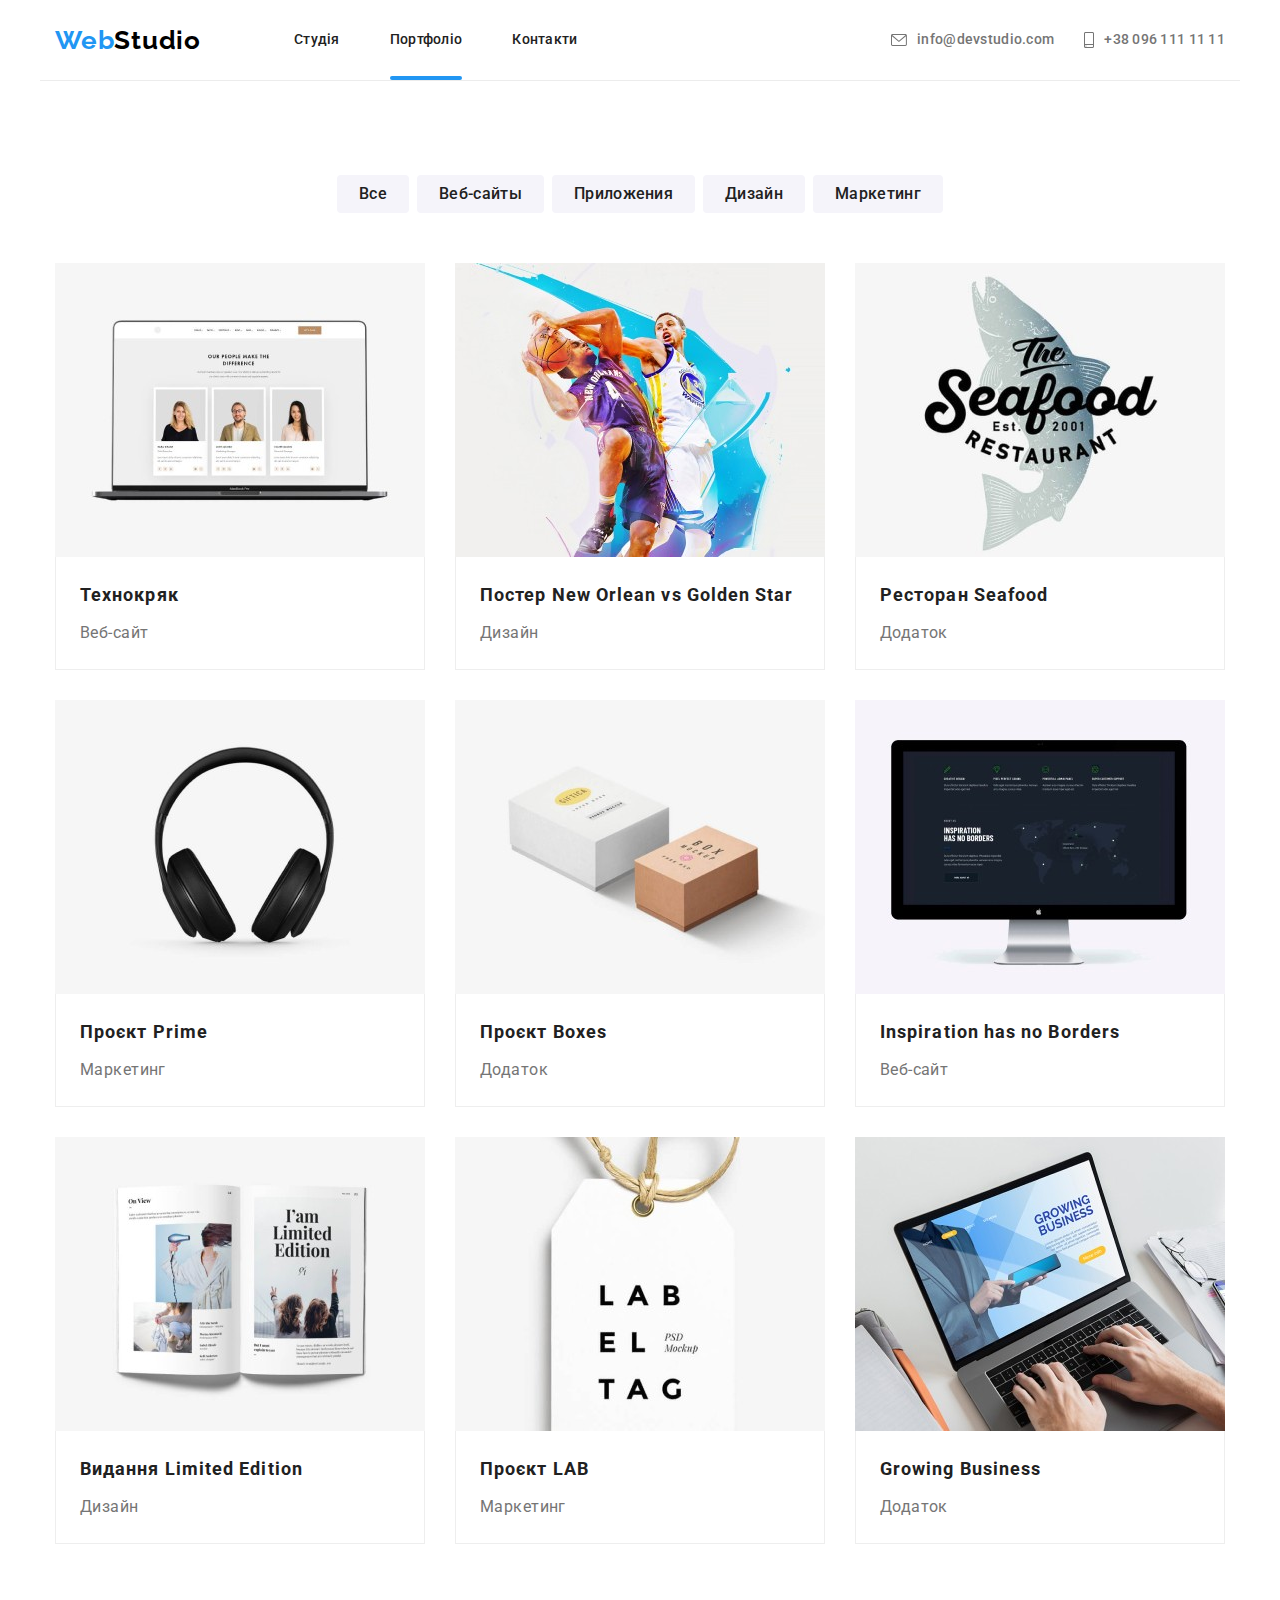
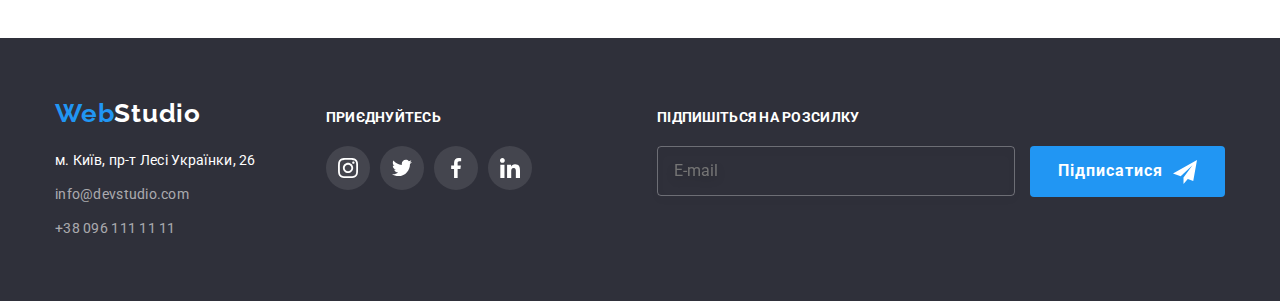
==== commit 61772275: "додає правки дз" ====
--- a/portfolio.html
+++ b/portfolio.html
@@ -26,7 +26,7 @@
         >
 
         <button class="menu__button menu__button--open" type="button" data-menu-open>
-          <svg width="40" height="40">
+          <svg width="40" height="40" >
             <use
               class="menu__icon menu__icon--burger"
               href="./images/symbol-defs1.svg#icon-menu-burger"
@@ -95,22 +95,68 @@
             <li class="portfolio__item card-item">
               <a href="" class="portfolio__link">
                 <div class="portolio__wrapper">
-                  <img
-                    class="portfolio__img"
-                    srcset="
-                      ./images/portfolio-w/img-1-354.jpg 354w,
-                      ./images/portfolio-w/img-1-370.jpg 370w,
-                      ./images/portfolio-w/img-1-450.jpg 450w,
-                      ./images/portfolio-w/img-1-708.jpg 708w,
-                      ./images/portfolio-w/img-1-740.jpg 740w,
-                      ./images/portfolio-w/img-1-900.jpg 900w
-                    "
-                    sizes="(min-width: 1200px) 370px, (min-width: 768px) 354px, (max-width: 767px) 450px, 100vw"
-                    src="./images/portfolio-w/img-1-354.jpg"
-                    alt="Сайт технокряк на мониторе ноутбука"
-                    width="450"
-                    height="294"
-                  />
+                  <picture>
+                    <!-- DESKTOP -->
+                    <source
+                      media="(min-width: 1200px)"
+                      srcset="
+                        ./images/portfolio/img-1@1x_lg.webp 1x,
+                        ./images/portfolio/img-1@2x_lg.webp 2x
+                      "
+                      type="image/webp"
+                    />
+                    <source
+                      media="(min-width: 1200px)"
+                      srcset="
+                        ./images/portfolio/img-1@1x_lg.jpg 1x,
+                        ./images/portfolio/img-1@2x_lg.jpg 2x
+                      "
+                      type="image/jpg"
+                    />
+                    <!-- TAB -->
+                    <source
+                      media="(min-width: 768px)"
+                      srcset="
+                        ./images/portfolio/img-1@1x_md.webp 1x,
+                        ./images/portfolio/img-1@2x_md.webp 2x
+                      "
+                      type="image/webp"
+                    />
+                    <source
+                      media="(min-width: 768px)"
+                      srcset="
+                        ./images/portfolio/img-1@1x_md.jpg 1x,
+                        ./images/portfolio/img-1@2x_md.jpg 2x
+                      "
+                      type="image/jpg"
+                    />
+                    <!-- MOB -->
+                    <source
+                      media="(min-width: 480px)"
+                      srcset="
+                        ./images/portfolio/img-1@1x_sm.webp 1x,
+                        ./images/portfolio/img-1@2x_sm.webp 2x
+                      "
+                      type="image/webp"
+                    />
+                    <source
+                      media="(min-width: 480px)"
+                      srcset="
+                        ./images/portfolio/img-1@1x_sm.jpg 1x,
+                        ./images/portfolio/img-1@2x_sm.jpg 2x
+                      "
+                      type="image/jpg"
+                    />
+
+                    <img
+                      class="portfolio__img"
+                      src="./images/portfolio/img-1@1x_sm.jpg"
+                      alt="Сайт технокряк на мониторе ноутбука"
+                      width="450"
+                      height="294"
+                    />
+                  </picture>
+
                   <div class="portolio__overlay">
                     <p class="portolio__text">
                       Ресурс пропонує комплексні пропозиції з різним рівнем функціоналу та сервісів.
@@ -129,22 +175,67 @@
             <li class="portfolio__item card-item">
               <a href="" class="portfolio__link">
                 <div class="portolio__wrapper">
-                  <img
-                    class="portfolio__img"
-                    srcset="
-                      ./images/portfolio-w/img-2-354.jpg 354w,
-                      ./images/portfolio-w/img-2-370.jpg 370w,
-                      ./images/portfolio-w/img-2-450.jpg 450w,
-                      ./images/portfolio-w/img-2-708.jpg 708w,
-                      ./images/portfolio-w/img-2-740.jpg 740w,
-                      ./images/portfolio-w/img-2-900.jpg 900w
-                    "
-                    sizes="(min-width: 1200px) 370px, (min-width: 768px) 354px, (max-width: 767px) 450px, 100vw"
-                    src="./images/portfolio-w/img-2-354.jpg"
-                    alt="Два боскетболиста с мячем на постере"
-                    width="450"
-                    height="294"
-                  />
+                  <picture>
+                    <!-- DESKTOP -->
+                    <source
+                      media="(min-width: 1200px)"
+                      srcset="
+                        ./images/portfolio/img-2@1x_lg.webp 1x,
+                        ./images/portfolio/img-2@2x_lg.webp 2x
+                      "
+                      type="image/webp"
+                    />
+                    <source
+                      media="(min-width: 1200px)"
+                      srcset="
+                        ./images/portfolio/img-2@1x_lg.jpg 1x,
+                        ./images/portfolio/img-2@2x_lg.jpg 2x
+                      "
+                      type="image/jpg"
+                    />
+                    <!-- TAB -->
+                    <source
+                      media="(min-width: 768px)"
+                      srcset="
+                        ./images/portfolio/img-2@1x_md.webp 1x,
+                        ./images/portfolio/img-2@2x_md.webp 2x
+                      "
+                      type="image/webp"
+                    />
+                    <source
+                      media="(min-width: 768px)"
+                      srcset="
+                        ./images/portfolio/img-2@1x_md.jpg 1x,
+                        ./images/portfolio/img-2@2x_md.jpg 2x
+                      "
+                      type="image/jpg"
+                    />
+                    <!-- MOB -->
+                    <source
+                      media="(min-width: 480px)"
+                      srcset="
+                        ./images/portfolio/img-2@1x_sm.webp 1x,
+                        ./images/portfolio/img-2@2x_sm.webp 2x
+                      "
+                      type="image/webp"
+                    />
+                    <source
+                      media="(min-width: 480px)"
+                      srcset="
+                        ./images/portfolio/img-2@1x_sm.jpg 1x,
+                        ./images/portfolio/img-2@2x_sm.jpg 2x
+                      "
+                      type="image/jpg"
+                    />
+
+                    <img
+                      class="portfolio__img"
+                      src="./images/portfolio/img-2@1x_sm.jpg"
+                      alt="Два боскетболиста с мячем на постере"
+                      width="450"
+                      height="294"
+                    />
+                  </picture>
 
                   <div class="portolio__overlay">
                     <p class="portolio__text">
@@ -163,22 +254,67 @@
             <li class="portfolio__item card-item">
               <a href="" class="portfolio__link">
                 <div class="portolio__wrapper">
-                  <img
-                    class="portfolio__img"
-                    srcset="
-                      ./images/portfolio-w/img-3-354.jpg 354w,
-                      ./images/portfolio-w/img-3-370.jpg 370w,
-                      ./images/portfolio-w/img-3-450.jpg 450w,
-                      ./images/portfolio-w/img-3-708.jpg 708w,
-                      ./images/portfolio-w/img-3-740.jpg 740w,
-                      ./images/portfolio-w/img-3-900.jpg 900w
-                    "
-                    sizes="(min-width: 1200px) 370px, (min-width: 768px) 354px, (max-width: 767px) 450px, 100vw"
-                    src="./images/portfolio-w/img-3-354.jpg"
-                    alt="Логотип Ресторана Seafood"
-                    width="450"
-                    height="294"
-                  />
+                  <picture>
+                    <!-- DESKTOP -->
+                    <source
+                      media="(min-width: 1200px)"
+                      srcset="
+                        ./images/portfolio/img-3@1x_lg.webp 1x,
+                        ./images/portfolio/img-3@2x_lg.webp 2x
+                      "
+                      type="image/webp"
+                    />
+                    <source
+                      media="(min-width: 1200px)"
+                      srcset="
+                        ./images/portfolio/img-3@1x_lg.jpg 1x,
+                        ./images/portfolio/img-3@2x_lg.jpg 2x
+                      "
+                      type="image/jpg"
+                    />
+                    <!-- TAB -->
+                    <source
+                      media="(min-width: 768px)"
+                      srcset="
+                        ./images/portfolio/img-3@1x_md.webp 1x,
+                        ./images/portfolio/img-3@2x_md.webp 2x
+                      "
+                      type="image/webp"
+                    />
+                    <source
+                      media="(min-width: 768px)"
+                      srcset="
+                        ./images/portfolio/img-3@1x_md.jpg 1x,
+                        ./images/portfolio/img-3@2x_md.jpg 2x
+                      "
+                      type="image/jpg"
+                    />
+                    <!-- MOB -->
+                    <source
+                      media="(min-width: 480px)"
+                      srcset="
+                        ./images/portfolio/img-3@1x_sm.webp 1x,
+                        ./images/portfolio/img-3@2x_sm.webp 2x
+                      "
+                      type="image/webp"
+                    />
+                    <source
+                      media="(min-width: 480px)"
+                      srcset="
+                        ./images/portfolio/img-3@1x_sm.jpg 1x,
+                        ./images/portfolio/img-3@2x_sm.jpg 2x
+                      "
+                      type="image/jpg"
+                    />
+
+                    <img
+                      class="portfolio__img"
+                      src="./images/portfolio/img-3@1x_sm.jpg"
+                      alt="Логотип Ресторана Seafood"
+                      width="450"
+                      height="294"
+                    />
+                  </picture>
 
                   <div class="portolio__overlay">
                     <p class="portolio__text">
@@ -197,22 +333,67 @@
             <li class="portfolio__item card-item">
               <a href="" class="portfolio__link">
                 <div class="portolio__wrapper">
-                  <img
-                    class="portfolio__img"
-                    srcset="
-                      ./images/portfolio-w/img-4-354.jpg 354w,
-                      ./images/portfolio-w/img-4-370.jpg 370w,
-                      ./images/portfolio-w/img-4-450.jpg 450w,
-                      ./images/portfolio-w/img-4-708.jpg 708w,
-                      ./images/portfolio-w/img-4-740.jpg 740w,
-                      ./images/portfolio-w/img-4-900.jpg 900w
-                    "
-                    sizes="(min-width: 1200px) 370px, (min-width: 768px) 354px, (max-width: 767px) 450px, 100vw"
-                    src="./images/portfolio-w/img-4-354.jpg"
-                    alt="Наушники"
-                    width="450"
-                    height="294"
-                  />
+                  <picture>
+                    <!-- DESKTOP -->
+                    <source
+                      media="(min-width: 1200px)"
+                      srcset="
+                        ./images/portfolio/img-4@1x_lg.webp 1x,
+                        ./images/portfolio/img-4@2x_lg.webp 2x
+                      "
+                      type="image/webp"
+                    />
+                    <source
+                      media="(min-width: 1200px)"
+                      srcset="
+                        ./images/portfolio/img-4@1x_lg.jpg 1x,
+                        ./images/portfolio/img-4@2x_lg.jpg 2x
+                      "
+                      type="image/jpg"
+                    />
+                    <!-- TAB -->
+                    <source
+                      media="(min-width: 768px)"
+                      srcset="
+                        ./images/portfolio/img-4@1x_md.webp 1x,
+                        ./images/portfolio/img-4@2x_md.webp 2x
+                      "
+                      type="image/webp"
+                    />
+                    <source
+                      media="(min-width: 768px)"
+                      srcset="
+                        ./images/portfolio/img-4@1x_md.jpg 1x,
+                        ./images/portfolio/img-4@2x_md.jpg 2x
+                      "
+                      type="image/jpg"
+                    />
+                    <!-- MOB -->
+                    <source
+                      media="(min-width: 480px)"
+                      srcset="
+                        ./images/portfolio/img-4@1x_sm.webp 1x,
+                        ./images/portfolio/img-4@2x_sm.webp 2x
+                      "
+                      type="image/webp"
+                    />
+                    <source
+                      media="(min-width: 480px)"
+                      srcset="
+                        ./images/portfolio/img-4@1x_sm.jpg 1x,
+                        ./images/portfolio/img-4@2x_sm.jpg 2x
+                      "
+                      type="image/jpg"
+                    />
+
+                    <img
+                      class="portfolio__img"
+                      src="./images/portfolio/img-4@1x_sm.jpg"
+                      alt="Наушники"
+                      width="450"
+                      height="294"
+                    />
+                  </picture>
 
                   <div class="portolio__overlay">
                     <p class="portolio__text">
@@ -231,22 +412,67 @@
             <li class="portfolio__item card-item">
               <a href="" class="portfolio__link">
                 <div class="portolio__wrapper">
-                  <img
-                    class="portfolio__img"
-                    srcset="
-                      ./images/portfolio-w/img-5-354.jpg 354w,
-                      ./images/portfolio-w/img-5-370.jpg 370w,
-                      ./images/portfolio-w/img-5-450.jpg 450w,
-                      ./images/portfolio-w/img-5-708.jpg 708w,
-                      ./images/portfolio-w/img-5-740.jpg 740w,
-                      ./images/portfolio-w/img-5-900.jpg 900w
-                    "
-                    sizes="(min-width: 1200px) 370px, (min-width: 768px) 354px, (max-width: 767px) 450px, 100vw"
-                    src="./images/portfolio-w/img-5-354.jpg"
-                    alt="Пример коробок"
-                    width="450"
-                    height="294"
-                  />
+                  <picture>
+                    <!-- DESKTOP -->
+                    <source
+                      media="(min-width: 1200px)"
+                      srcset="
+                        ./images/portfolio/img-5@1x_lg.webp 1x,
+                        ./images/portfolio/img-5@2x_lg.webp 2x
+                      "
+                      type="image/webp"
+                    />
+                    <source
+                      media="(min-width: 1200px)"
+                      srcset="
+                        ./images/portfolio/img-5@1x_lg.jpg 1x,
+                        ./images/portfolio/img-5@2x_lg.jpg 2x
+                      "
+                      type="image/jpg"
+                    />
+                    <!-- TAB -->
+                    <source
+                      media="(min-width: 768px)"
+                      srcset="
+                        ./images/portfolio/img-5@1x_md.webp 1x,
+                        ./images/portfolio/img-5@2x_md.webp 2x
+                      "
+                      type="image/webp"
+                    />
+                    <source
+                      media="(min-width: 768px)"
+                      srcset="
+                        ./images/portfolio/img-5@1x_md.jpg 1x,
+                        ./images/portfolio/img-5@2x_md.jpg 2x
+                      "
+                      type="image/jpg"
+                    />
+                    <!-- MOB -->
+                    <source
+                      media="(min-width: 480px)"
+                      srcset="
+                        ./images/portfolio/img-5@1x_sm.webp 1x,
+                        ./images/portfolio/img-5@2x_sm.webp 2x
+                      "
+                      type="image/webp"
+                    />
+                    <source
+                      media="(min-width: 480px)"
+                      srcset="
+                        ./images/portfolio/img-5@1x_sm.jpg 1x,
+                        ./images/portfolio/img-5@2x_sm.jpg 2x
+                      "
+                      type="image/jpg"
+                    />
+
+                    <img
+                      class="portfolio__img"
+                      src="./images/portfolio/img-5@1x_sm.jpg"
+                      alt="Пример коробок"
+                      width="450"
+                      height="294"
+                    />
+                  </picture>
 
                   <div class="portolio__overlay">
                     <p class="portolio__text">
@@ -265,22 +491,67 @@
             <li class="portfolio__item card-item">
               <a href="" class="portfolio__link">
                 <div class="portolio__wrapper">
-                  <img
-                    class="portfolio__img"
-                    srcset="
-                      ./images/portfolio-w/img-6-354.jpg 354w,
-                      ./images/portfolio-w/img-6-370.jpg 370w,
-                      ./images/portfolio-w/img-6-450.jpg 450w,
-                      ./images/portfolio-w/img-6-708.jpg 708w,
-                      ./images/portfolio-w/img-6-740.jpg 740w,
-                      ./images/portfolio-w/img-6-900.jpg 900w
-                    "
-                    sizes="(min-width: 1200px) 370px, (min-width: 768px) 354px, (max-width: 767px) 450px, 100vw"
-                    src="./images/portfolio-w/img-6-354.jpg"
-                    alt="Сайт на мониторе"
-                    width="450"
-                    height="294"
-                  />
+                  <picture>
+                    <!-- DESKTOP -->
+                    <source
+                      media="(min-width: 1200px)"
+                      srcset="
+                        ./images/portfolio/img-6@1x_lg.webp 1x,
+                        ./images/portfolio/img-6@2x_lg.webp 2x
+                      "
+                      type="image/webp"
+                    />
+                    <source
+                      media="(min-width: 1200px)"
+                      srcset="
+                        ./images/portfolio/img-6@1x_lg.jpg 1x,
+                        ./images/portfolio/img-6@2x_lg.jpg 2x
+                      "
+                      type="image/jpg"
+                    />
+                    <!-- TAB -->
+                    <source
+                      media="(min-width: 768px)"
+                      srcset="
+                        ./images/portfolio/img-6@1x_md.webp 1x,
+                        ./images/portfolio/img-6@2x_md.webp 2x
+                      "
+                      type="image/webp"
+                    />
+                    <source
+                      media="(min-width: 768px)"
+                      srcset="
+                        ./images/portfolio/img-6@1x_md.jpg 1x,
+                        ./images/portfolio/img-6@2x_md.jpg 2x
+                      "
+                      type="image/jpg"
+                    />
+                    <!-- MOB -->
+                    <source
+                      media="(min-width: 480px)"
+                      srcset="
+                        ./images/portfolio/img-6@1x_sm.webp 1x,
+                        ./images/portfolio/img-6@2x_sm.webp 2x
+                      "
+                      type="image/webp"
+                    />
+                    <source
+                      media="(min-width: 480px)"
+                      srcset="
+                        ./images/portfolio/img-6@1x_sm.jpg 1x,
+                        ./images/portfolio/img-6@2x_sm.jpg 2x
+                      "
+                      type="image/jpg"
+                    />
+
+                    <img
+                      class="portfolio__img"
+                      src="./images/portfolio/img-6@1x_sm.jpg"
+                      alt="Сайт на мониторе"
+                      width="450"
+                      height="294"
+                    />
+                  </picture>
 
                   <div class="portolio__overlay">
                     <p class="portolio__text">
@@ -300,22 +571,67 @@
             <li class="portfolio__item card-item">
               <a href="" class="portfolio__link">
                 <div class="portolio__wrapper">
-                  <img
-                    class="portfolio__img"
-                    srcset="
-                      ./images/portfolio-w/img-7-354.jpg 354w,
-                      ./images/portfolio-w/img-7-370.jpg 370w,
-                      ./images/portfolio-w/img-7-450.jpg 450w,
-                      ./images/portfolio-w/img-7-708.jpg 708w,
-                      ./images/portfolio-w/img-7-740.jpg 740w,
-                      ./images/portfolio-w/img-7-900.jpg 900w
-                    "
-                    sizes="(min-width: 1200px) 370px, (min-width: 768px) 354px, (max-width: 767px) 450px, 100vw"
-                    src="./images/portfolio-w/img-7-354.jpg"
-                    alt="Разворот журнала"
-                    width="450"
-                    height="294"
-                  />
+                  <picture>
+                    <!-- DESKTOP -->
+                    <source
+                      media="(min-width: 1200px)"
+                      srcset="
+                        ./images/portfolio/img-7@1x_lg.webp 1x,
+                        ./images/portfolio/img-7@2x_lg.webp 2x
+                      "
+                      type="image/webp"
+                    />
+                    <source
+                      media="(min-width: 1200px)"
+                      srcset="
+                        ./images/portfolio/img-7@1x_lg.jpg 1x,
+                        ./images/portfolio/img-7@2x_lg.jpg 2x
+                      "
+                      type="image/jpg"
+                    />
+                    <!-- TAB -->
+                    <source
+                      media="(min-width: 768px)"
+                      srcset="
+                        ./images/portfolio/img-7@1x_md.webp 1x,
+                        ./images/portfolio/img-7@2x_md.webp 2x
+                      "
+                      type="image/webp"
+                    />
+                    <source
+                      media="(min-width: 768px)"
+                      srcset="
+                        ./images/portfolio/img-7@1x_md.jpg 1x,
+                        ./images/portfolio/img-7@2x_md.jpg 2x
+                      "
+                      type="image/jpg"
+                    />
+                    <!-- MOB -->
+                    <source
+                      media="(min-width: 480px)"
+                      srcset="
+                        ./images/portfolio/img-7@1x_sm.webp 1x,
+                        ./images/portfolio/img-7@2x_sm.webp 2x
+                      "
+                      type="image/webp"
+                    />
+                    <source
+                      media="(min-width: 480px)"
+                      srcset="
+                        ./images/portfolio/img-7@1x_sm.jpg 1x,
+                        ./images/portfolio/img-7@2x_sm.jpg 2x
+                      "
+                      type="image/jpg"
+                    />
+
+                    <img
+                      class="portfolio__img"
+                      src="./images/portfolio/img-7@1x_sm.jpg"
+                      alt="Разворот журнала"
+                      width="450"
+                      height="294"
+                    />
+                  </picture>
 
                   <div class="portolio__overlay">
                     <p class="portolio__text">
@@ -334,22 +650,68 @@
             <li class="portfolio__item card-item">
               <a href="" class="portfolio__link">
                 <div class="portolio__wrapper">
-                  <img
-                    class="portfolio__img"
-                    srcset="
-                      ./images/portfolio-w/img-8-354.jpg 354w,
-                      ./images/portfolio-w/img-8-370.jpg 370w,
-                      ./images/portfolio-w/img-8-450.jpg 450w,
-                      ./images/portfolio-w/img-8-708.jpg 708w,
-                      ./images/portfolio-w/img-8-740.jpg 740w,
-                      ./images/portfolio-w/img-8-900.jpg 900w
-                    "
-                    sizes="(min-width: 1200px) 370px, (min-width: 768px) 354px, (max-width: 767px) 450px, 100vw"
-                    src="./images/portfolio-w/img-8-354.jpg"
-                    alt="Пример бирки для одежды"
-                    width="450"
-                    height="294"
-                  />
+                  <picture>
+                    <!-- DESKTOP -->
+                    <source
+                      media="(min-width: 1200px)"
+                      srcset="
+                        ./images/portfolio/img-8@1x_lg.webp 1x,
+                        ./images/portfolio/img-8@2x_lg.webp 2x
+                      "
+                      type="image/webp"
+                    />
+                    <source
+                      media="(min-width: 1200px)"
+                      srcset="
+                        ./images/portfolio/img-8@1x_lg.jpg 1x,
+                        ./images/portfolio/img-8@2x_lg.jpg 2x
+                      "
+                      type="image/jpg"
+                    />
+                    <!-- TAB -->
+                    <source
+                      media="(min-width: 768px)"
+                      srcset="
+                        ./images/portfolio/img-8@1x_md.webp 1x,
+                        ./images/portfolio/img-8@2x_md.webp 2x
+                      "
+                      type="image/webp"
+                    />
+                    <source
+                      media="(min-width: 768px)"
+                      srcset="
+                        ./images/portfolio/img-8@1x_md.jpg 1x,
+                        ./images/portfolio/img-8@2x_md.jpg 2x
+                      "
+                      type="image/jpg"
+                    />
+                    <!-- MOB -->
+                    <source
+                      media="(min-width: 480px)"
+                      srcset="
+                        ./images/portfolio/img-8@1x_sm.webp 1x,
+                        ./images/portfolio/img-8@2x_sm.webp 2x
+                      "
+                      type="image/webp"
+                    />
+                    <source
+                      media="(min-width: 480px)"
+                      srcset="
+                        ./images/portfolio/img-8@1x_sm.jpg 1x,
+                        ./images/portfolio/img-8@2x_sm.jpg 2x
+                      "
+                      type="image/jpg"
+                    />
+
+                    <img
+                      class="portfolio__img"
+                      src="./images/portfolio/img-8@1x_sm.jpg"
+                      alt="Пример бирки для одежды"
+                      width="450"
+                      height="294"
+                    />
+                  </picture>
+
                   <div class="portolio__overlay">
                     <p class="portolio__text">
                       Ресурс пропонує комплексні пропозиції з різним рівнем функціоналу та сервісів.
@@ -368,21 +730,67 @@
             <li class="portfolio__item card-item">
               <a href="" class="portfolio__link">
                 <div class="portolio__wrapper">
-                  <img
-                    class="portfolio__img"
-                    srcset="
-                      ./images/portfolio-w/img-9-354.jpg 354w,
-                      ./images/portfolio-w/img-9-370.jpg 370w,
-                      ./images/portfolio-w/img-9-450.jpg 450w,
-                      ./images/portfolio-w/img-9-708.jpg 708w,
-                      ./images/portfolio-w/img-9-740.jpg 740w,
-                      ./images/portfolio-w/img-9-900.jpg 900w"
-                    sizes="(min-width: 1200px) 370px, (min-width: 768px) 354px, (max-width: 767px) 450px, 100vw"
-                    src="./images/portfolio-w/img-9-354.jpg"
-                    alt="Ноутбук с сайтом"
-                    width="450"
-                    height="294"
-                  />
+                  <picture>
+                    <!-- DESKTOP -->
+                    <source
+                      media="(min-width: 1200px)"
+                      srcset="
+                        ./images/portfolio/img-9@1x_lg.webp 1x,
+                        ./images/portfolio/img-9@2x_lg.webp 2x
+                      "
+                      type="image/webp"
+                    />
+                    <source
+                      media="(min-width: 1200px)"
+                      srcset="
+                        ./images/portfolio/img-9@1x_lg.jpg 1x,
+                        ./images/portfolio/img-9@2x_lg.jpg 2x
+                      "
+                      type="image/jpg"
+                    />
+                    <!-- TAB -->
+                    <source
+                      media="(min-width: 768px)"
+                      srcset="
+                        ./images/portfolio/img-9@1x_md.webp 1x,
+                        ./images/portfolio/img-9@2x_md.webp 2x
+                      "
+                      type="image/webp"
+                    />
+                    <source
+                      media="(min-width: 768px)"
+                      srcset="
+                        ./images/portfolio/img-9@1x_md.jpg 1x,
+                        ./images/portfolio/img-9@2x_md.jpg 2x
+                      "
+                      type="image/jpg"
+                    />
+                    <!-- MOB -->
+                    <source
+                      media="(min-width: 480px)"
+                      srcset="
+                        ./images/portfolio/img-9@1x_sm.webp 1x,
+                        ./images/portfolio/img-9@2x_sm.webp 2x
+                      "
+                      type="image/webp"
+                    />
+                    <source
+                      media="(min-width: 480px)"
+                      srcset="
+                        ./images/portfolio/img-9@1x_sm.jpg 1x,
+                        ./images/portfolio/img-9@2x_sm.jpg 2x
+                      "
+                      type="image/jpg"
+                    />
+
+                    <img
+                      class="portfolio__img"
+                      src="./images/portfolio/img-9@1x_sm.jpg"
+                      alt="Ноутбук с сайтом"
+                      width="450"
+                      height="294"
+                    />
+                  </picture>
                   <div class="portolio__overlay">
                     <p class="portolio__text">
                       Ресурс пропонує комплексні пропозиції з різним рівнем функціоналу та сервісів.
@@ -501,7 +909,9 @@
             <a href="./index.html" class="mobile-nav__link">Студія</a>
           </li>
           <li class="mobile-nav-item">
-            <a href="./portfolio.html" class="mobile-nav__link">Портфоліо</a>
+            <a href="./portfolio.html" class="mobile-nav__link mobile-nav__link--current"
+              >Портфоліо</a
+            >
           </li>
           <li class="mobile-nav-item">
             <a href="" class="mobile-nav__link">Контакти</a>
--- a/css/main.min.css
+++ b/css/main.min.css
@@ -1 +1 @@
-:root{--primary-text-color: #757575;--title-text-color: #212121;--logo-title-color: #000000;--accent-color: #2196f3;--button-color: #ffffff;--button-bcr-color: #f5f4fa;--button-hover-color: #188ce8;--hero-bcr-color: #c4c4c4;--footer-text-color: rgba(255, 255, 255, 0.6);--footer-bcr-color: #2f303a;--hero-gradient: rgba(47, 48, 58, 0.4);--icon-fii: #afb1b8;--card-gap: 30px;--card-item: 1;--transition: 250ms cubic-bezier(0.4, 0, 0.2, 1)}.visually-hidden{position:absolute;white-space:nowrap;width:1px;height:1px;overflow:hidden;border:0;padding:0;clip:rect(0 0 0 0);-webkit-clip-path:inset(50%);clip-path:inset(50%);margin:-1px}.portfolio__link,.clients__link,.header__link,.menu-contacts__link,.menu-socilas__link,.mobile-nav__link,.social__link,.contacts__link,.nav__link{text-decoration:none;color:currentColor}.portfolio,.filter__list,.clients__card-set,.team__card-item,.example__card-item,.header__list,ul{list-style:none}h1,h2,h3,h4,p,ul{margin:0}ul{padding:0}img{display:block;max-width:100%;height:auto;-o-object-fit:cover;object-fit:cover;-o-object-position:center;object-position:center}body{font-family:Roboto,sans-serif;font-size:14px;line-height:1.71;letter-spacing:.03em;background-color:var(--button-color);color:var(--primary-text-color)}body.modal-open{overflow:hidden}.section{padding-top:60px;padding-bottom:60px}@media screen and (min-width: 1200px){.section{padding-top:94px;padding-bottom:94px}}.container{width:100%;padding-left:15px;padding-right:15px;margin-top:0;margin-bottom:0;margin-left:auto;margin-right:auto}@media screen and (min-width: 480px){.container{max-width:480px}}@media screen and (min-width: 768px){.container{max-width:768px}}@media screen and (min-width: 1200px){.container{max-width:1200px}}.card-set{display:-webkit-box;display:-ms-flexbox;display:flex;-ms-flex-wrap:wrap;flex-wrap:wrap;gap:var(--card-gap)}@media screen and (min-width: 768px){.card-set{--card-item: 2}}@media screen and (min-width: 1200px){.card-set{--card-item: 3}}.card-item{-ms-flex-preferred-size:calc((100% - (var(--card-item) - 1)*var(--card-gap))/var(--card-item));flex-basis:calc((100% - (var(--card-item) - 1)*var(--card-gap))/var(--card-item))}.title{font-weight:700;font-size:28px;line-height:33px/28px;letter-spacing:.03em;text-align:center;color:var(--title-text-color)}@media screen and (min-width: 1200px){.title{font-weight:700;font-size:36px;line-height:42px/36px;letter-spacing:.03em}}.nav{display:-webkit-box;display:-ms-flexbox;display:flex;-webkit-box-align:center;-ms-flex-align:center;align-items:center}@media(max-width: 767.98px){.nav{display:none}}.nav__list{display:-webkit-box;display:-ms-flexbox;display:flex;-webkit-box-align:center;-ms-flex-align:center;align-items:center;gap:50px}.nav__link{position:relative;color:var(--title-text-color);height:48px}.nav__link--current::after{content:"";position:absolute;background-color:#2196f3;border-radius:2px;width:100%;height:4px;left:0;bottom:-18px}@media screen and (min-width: 1200px){.nav__link--current::after{content:"";position:absolute;background-color:#2196f3;border-radius:2px;width:100%;height:4px;left:0;bottom:0}}.logo{font-family:Raleway,cursive;font-weight:700;font-size:26px;line-height:31px/26px;letter-spacing:.03em;margin-right:93px;color:var(--logo-title-color);text-decoration:none}.button{display:inline-block;text-align:center;font-family:inherit;font-weight:700;font-size:16px;line-height:30px/16px;letter-spacing:.06em;cursor:pointer;border:rgba(0,0,0,0);border-radius:4px;color:var(--button-color);background-color:var(--accent-color);-webkit-transition:background-color var(--transition);transition:background-color var(--transition)}.button:hover,.button:focus{background-color:var(--button-hover-color);-webkit-box-shadow:0px 4px 4px rgba(0,0,0,.15);box-shadow:0px 4px 4px rgba(0,0,0,.15)}.button--submit{display:-webkit-inline-box;display:-ms-inline-flexbox;display:inline-flex;-webkit-box-align:center;-ms-flex-align:center;align-items:center;width:200px;padding-top:10px;padding-bottom:10px;padding-right:52px;padding-left:52px}.contacts__item{text-decoration:none;font-style:normal;font-weight:400;font-size:14px;line-height:24px/14px;letter-spacing:.03em;color:var(--footer-text-color);margin-left:0;-webkit-transition:color var(--transition);transition:color var(--transition)}.contacts__item:not(:last-child){margin-bottom:8px}@media screen and (min-width: 1200px){.contacts__item:not(:last-child){margin-bottom:10px}}.contacts__link{-webkit-transition:color var(--transition);transition:color var(--transition)}.contacts__link:hover,.contacts__link:focus{color:var(--accent-color)}.contacts__list{margin-top:20px}@media screen and (min-width: 1200px){.contacts__list{display:block;text-align:center}}.address__link{color:var(--button-color);-webkit-transition:color var(--transition);transition:color var(--transition);text-decoration:none}.address__link:hover,.address__link:focus{color:var(--accent-color)}.social__list{display:-webkit-box;display:-ms-flexbox;display:flex;-ms-flex-wrap:wrap;flex-wrap:wrap;-webkit-box-align:center;-ms-flex-align:center;align-items:center;-webkit-box-pack:center;-ms-flex-pack:center;justify-content:center;gap:10px}.social__link{display:-webkit-box;display:-ms-flexbox;display:flex;-webkit-box-pack:center;-ms-flex-pack:center;justify-content:center;-webkit-box-align:center;-ms-flex-align:center;align-items:center;width:44px;height:44px;border:none;background-color:var(--button-color);background-repeat:no-repeat;background-position:50% 50%;border-radius:50%;background-size:contain;color:var(--icon-fii);-webkit-transition:color var(--transition),background-color var(--transition);transition:color var(--transition),background-color var(--transition)}.social__link:hover,.social__link:focus,.social__link:active{background-color:var(--accent-color);color:var(--button-color)}.social__link--footer{background-color:rgba(255,255,255,.1)}.social__link--footer:hover,.social__link--footer:focus{background-color:var(--accent-color);color:#fff}.social__icon{width:20px;height:20px;fill:currentColor}.social__icon--footer{fill:var(--button-color)}.social__title--footer{font-weight:700;font-size:14px;line-height:16px/14px;letter-spacing:.03em;text-transform:uppercase;text-align:center;margin-bottom:20px;color:var(--button-color)}@media screen and (min-width: 1200px){.social__title--footer{text-align:left}}.social--footer{display:-webkit-box;display:-ms-flexbox;display:flex;-webkit-box-pack:end;-ms-flex-pack:end;justify-content:flex-end;-webkit-box-orient:vertical;-webkit-box-direction:normal;-ms-flex-direction:column;flex-direction:column}@media screen and (min-width: 1200px){.social--footer{-webkit-box-pack:center;-ms-flex-pack:center;justify-content:center}}.form{display:-webkit-box;display:-ms-flexbox;display:flex;-webkit-box-orient:vertical;-webkit-box-direction:normal;-ms-flex-direction:column;flex-direction:column;margin-top:60px}@media(max-width: 1199.98px){.form{width:100%;-webkit-box-align:center;-ms-flex-align:center;align-items:center}}@media screen and (min-width: 1200px){.form{-webkit-box-pack:center;-ms-flex-pack:center;justify-content:center;margin-left:auto;margin-top:0}}.form__input{padding:15px 16px;margin-bottom:20px;width:100%;height:50px;font-size:16px;line-height:1.25;color:var(--footer-text-color);outline:none;background-color:rgba(0,0,0,0);border:1px solid rgba(255,255,255,.3);-webkit-filter:drop-shadow(0px 4px 4px rgba(0, 0, 0, 0.15));filter:drop-shadow(0px 4px 4px rgba(0, 0, 0, 0.15));border-radius:4px;-webkit-transition:border var(--transition);transition:border var(--transition)}@media screen and (min-width: 480px){.form__input{width:450px}}@media screen and (min-width: 768px){.form__input{width:450px}}@media screen and (min-width: 1200px){.form__input{width:358px;margin-right:12px;margin-bottom:0}}.form__input:hover,.form__input:focus,.form__input:active{border:1px solid var(--icon-fii)}.form__button--footer{display:block;margin-right:auto;margin-left:auto;padding:10px 28px}@media screen and (min-width: 1200px){.form__button--footer{display:-webkit-inline-box;display:-ms-inline-flexbox;display:inline-flex;-webkit-box-align:center;-ms-flex-align:center;align-items:center}}.form__icon--footer{fill:var(--button-color);width:24px;height:24px;margin-left:10px}.backdrop{position:fixed;top:0;left:0;width:100%;height:100%;background-color:rgba(0,0,0,.2);z-index:100;display:-webkit-box;display:-ms-flexbox;display:flex;-webkit-box-align:center;-ms-flex-align:center;align-items:center;-webkit-box-pack:center;-ms-flex-pack:center;justify-content:center;opacity:1;-webkit-transition:opacity var(--transition);transition:opacity var(--transition);overflow-y:scroll}.backdrop.is-hidden{opacity:0;pointer-events:none;visibility:hidden}.backdrop.is-hidden .modal{-webkit-transform:translate(-50%, -50%) scale(0.9) rotate(50deg);transform:translate(-50%, -50%) scale(0.9) rotate(50deg)}.modal{width:100%;position:absolute;top:50%;left:50%;padding:40px 40px;-webkit-transform:translate(-50%, -50%) scale(1) rotate(0);transform:translate(-50%, -50%) scale(1) rotate(0);background:#fff;-webkit-box-shadow:0px 1px 3px rgba(0,0,0,.12),0px 1px 1px rgba(0,0,0,.14),0px 2px 1px rgba(0,0,0,.2);box-shadow:0px 1px 3px rgba(0,0,0,.12),0px 1px 1px rgba(0,0,0,.14),0px 2px 1px rgba(0,0,0,.2);border-radius:4px;opacity:1;-webkit-transition:visibility var(--transition),opacity 400ms ease-in-out 200ms,-webkit-transform var(--transition);transition:visibility var(--transition),opacity 400ms ease-in-out 200ms,-webkit-transform var(--transition);transition:transform var(--transition),visibility var(--transition),opacity 400ms ease-in-out 200ms;transition:transform var(--transition),visibility var(--transition),opacity 400ms ease-in-out 200ms,-webkit-transform var(--transition)}@media screen and (min-width: 480px){.modal{width:450px}}@media screen and (min-width: 1200px){.modal{width:528px}}.modal__icon{fill:var(--logo-title-color);-webkit-transition:fill var(--transition);transition:fill var(--transition)}.modal__button--close{position:absolute;top:8px;right:8px;display:-webkit-box;display:-ms-flexbox;display:flex;-webkit-box-align:center;-ms-flex-align:center;align-items:center;-webkit-box-pack:center;-ms-flex-pack:center;justify-content:center;width:30px;height:30px;padding:0;border-radius:50%;background:rgba(0,0,0,0);border:1px solid rgba(0,0,0,.1);cursor:pointer}.modal__button--close:hover .modal__icon,.modal__button--close:focus .modal__icon,.modal__button--close:active .modal__icon{fill:var(--accent-color)}.modal-form{text-align:center}.modal-form__title{display:block;font-weight:700;font-size:20px;line-height:30px/20px;letter-spacing:.03em;text-align:center;color:var(--title-text-color);text-align:center}@media screen and (min-width: 1200px){.modal-form__title{font-weight:700;font-size:20px;line-height:23px/20px;letter-spacing:.03em}}.modal-form__group{margin-bottom:20px}.modal-form__label{display:block;margin-bottom:4px;text-align:left}.modal-form__label:not(:last-child){margin-bottom:10px}.modal-form__name{display:block;margin-bottom:4px;font-weight:400;font-size:12px;line-height:14px/12px;letter-spacing:.01em;color:var(--primary-text-color)}.modal-form__wrapper{position:relative}.modal-form__input{padding-top:12px;padding-left:42px;padding-bottom:12px;width:100%;height:40px;outline:rgba(0,0,0,0);background-color:rgba(0,0,0,0);border:1px solid rgba(33,33,33,.2);border-radius:4px;-webkit-transition:border var(--transition);transition:border var(--transition)}.modal-form__input:hover,.modal-form__input:focus,.modal-form__input:active{border:1px solid var(--accent-color)}.modal-form__input:focus-within+.modal-form__icon,.modal-form__input:hover+.modal-form__icon,.modal-form__input:active+.modal-form__icon{fill:var(--accent-color)}.modal-form__feedback{display:block;resize:none;padding:12px 16px;height:120px;width:100%;outline:rgba(0,0,0,0);background-color:rgba(0,0,0,0);border:1px solid rgba(33,33,33,.2);border-radius:4px;-webkit-transition:border var(--transition);transition:border var(--transition)}.modal-form__feedback:hover,.modal-form__feedback:focus,.modal-form__feedback:active{border:1px solid var(--accent-color)}.modal-form__feedback:hover::-webkit-input-placeholder, .modal-form__feedback:focus::-webkit-input-placeholder, .modal-form__feedback:active::-webkit-input-placeholder{font-weight:400;font-size:12px;line-height:14px/12px;letter-spacing:.01em;color:rgba(117,117,117,.5)}.modal-form__feedback:hover::-moz-placeholder, .modal-form__feedback:focus::-moz-placeholder, .modal-form__feedback:active::-moz-placeholder{font-weight:400;font-size:12px;line-height:14px/12px;letter-spacing:.01em;color:rgba(117,117,117,.5)}.modal-form__feedback:hover:-ms-input-placeholder, .modal-form__feedback:focus:-ms-input-placeholder, .modal-form__feedback:active:-ms-input-placeholder{font-weight:400;font-size:12px;line-height:14px/12px;letter-spacing:.01em;color:rgba(117,117,117,.5)}.modal-form__feedback:hover::-ms-input-placeholder, .modal-form__feedback:focus::-ms-input-placeholder, .modal-form__feedback:active::-ms-input-placeholder{font-weight:400;font-size:12px;line-height:14px/12px;letter-spacing:.01em;color:rgba(117,117,117,.5)}.modal-form__feedback:hover::placeholder,.modal-form__feedback:focus::placeholder,.modal-form__feedback:active::placeholder{font-weight:400;font-size:12px;line-height:14px/12px;letter-spacing:.01em;color:rgba(117,117,117,.5)}.modal-form__icon{position:absolute;top:50%;left:12px;-webkit-transform:translateY(-50%);transform:translateY(-50%);-webkit-transition:fill var(--transition);transition:fill var(--transition)}.modal-form__checkbox{display:-webkit-box;display:-ms-flexbox;display:flex;-webkit-box-align:center;-ms-flex-align:center;align-items:center;-webkit-box-pack:center;-ms-flex-pack:center;justify-content:center;gap:8px;margin-bottom:30px;cursor:pointer}.checkbox__input{-webkit-user-select:none;-moz-user-select:none;-ms-user-select:none;user-select:none}.checkbox__input:checked+.checkbox__icon .checkbox__icon--uncheck{opacity:0;-webkit-transition:opacity var(--transition);transition:opacity var(--transition)}.checkbox__icon{min-width:16px}.checkbox__icon--check{opacity:0;-webkit-transition:opacity var(--transition);transition:opacity var(--transition)}.checkbox__input:checked+.checkbox__icon .checkbox__icon--check{opacity:1;-webkit-transition:opacity var(--transition);transition:opacity var(--transition)}.checkbox__input:hover+.checkbox__icon .checkbox__icon--uncheck,.checkbox__input:focus+.checkbox__icon .checkbox__icon--uncheck{fill:var(--accent-color);-webkit-transition:fill var(--transition);transition:fill var(--transition)}.checkbox__describtion{font-weight:400;font-size:12px;line-height:14px/12px;letter-spacing:.03em}@media screen and (min-width: 1200px){.checkbox__describtion{font-weight:400;font-size:14px;line-height:24px/14px;letter-spacing:.03em}}.checkbox__link{text-decoration:underline;color:var(--accent-color);text-underline-position:under}.menu__button{margin-left:auto;display:-webkit-inline-box;display:-ms-inline-flexbox;display:inline-flex;-webkit-box-align:center;-ms-flex-align:center;align-items:center;-webkit-box-pack:center;-ms-flex-pack:center;justify-content:center;width:40px;height:40px;padding:0;background-color:rgba(0,0,0,0);border:none;cursor:pointer}.menu__overlay{position:fixed;top:0;left:0;width:100%;height:100%;z-index:999;background-color:rgba(25,28,38,.2);opacity:0;visibility:hidden;pointer-events:none;-webkit-transition:opacity var(--transition),visibility var(--transition);transition:opacity var(--transition),visibility var(--transition)}@media screen and (min-width: 768px){.menu__overlay{display:none}}.menu__overlay.is-open{opacity:1;pointer-events:initial;visibility:visible}.menu__container{display:-webkit-box;display:-ms-flexbox;display:flex;-webkit-box-orient:vertical;-webkit-box-direction:normal;-ms-flex-direction:column;flex-direction:column;margin-left:auto;max-width:480px;height:100vh;background-color:#fff;padding:48px 40px}.mobile-nav__list{display:-webkit-box;display:-ms-flexbox;display:flex;-webkit-box-orient:vertical;-webkit-box-direction:normal;-ms-flex-direction:column;flex-direction:column;gap:32px;margin-bottom:auto}.mobile-nav__link{font-weight:500;font-size:40px;line-height:47px;letter-spacing:.02em;color:#212121;-webkit-transition:color var(--transition);transition:color var(--transition)}.mobile-nav__link:hover,.mobile-nav__link:active{color:var(--accent-color)}.menu-socilas__list{display:-webkit-box;display:-ms-flexbox;display:flex;-ms-flex-wrap:wrap;flex-wrap:wrap;gap:10px}.menu-socilas__item:not(:last-child){border-right:1px solid rgba(33,33,33,.2)}.menu-socilas__link{margin-right:10px;font-weight:500;font-size:18px;line-height:22px;letter-spacing:.02em;color:var(--accent-color)}.menu-contacts{display:-webkit-box;display:-ms-flexbox;display:flex;-webkit-box-orient:vertical;-webkit-box-direction:normal;-ms-flex-direction:column;flex-direction:column;margin-bottom:64px;gap:32px}.menu-contacts__link{font-weight:500;font-size:24px;line-height:28px;letter-spacing:.02em;color:#757575}.menu-contacts__link--accent{font-weight:500;font-size:34px;line-height:40px;letter-spacing:.02em;color:var(--accent-color)}.menu__button--close{position:absolute;top:10px;right:15px}@media screen and (min-width: 768px){.menu__button--open{display:none}}.header{font-weight:500;font-size:14px;line-height:16px/14px;letter-spacing:.02em}.header__container{display:-webkit-box;display:-ms-flexbox;display:flex;-webkit-box-align:center;-ms-flex-align:center;align-items:center;border-bottom:1px solid #ececec}.header__logo--accent{color:var(--accent-color)}.header__link{display:-webkit-box;display:-ms-flexbox;display:flex;-webkit-box-align:center;-ms-flex-align:center;align-items:center;-webkit-transition:color var(--transition);transition:color var(--transition)}.header__link:hover,.header__link:focus{color:var(--accent-color)}.header__link:hover .header__icon,.header__link:focus .header__icon{fill:var(--accent-color)}@media screen and (min-width: 1200px){.header__link{padding-top:32px;padding-bottom:32px}}@media(max-width: 767.98px){.header__list{display:none}}@media(min-width: 768px)and (max-width: 1199.98px){.header__list{display:-webkit-box;display:-ms-flexbox;display:flex;-webkit-box-orient:vertical;-webkit-box-direction:normal;-ms-flex-direction:column;flex-direction:column;-webkit-box-align:center;-ms-flex-align:center;align-items:center;margin-left:auto;gap:10px;height:100%;margin-top:21px;margin-bottom:21px;font-weight:500;font-size:12px;line-height:14px;letter-spacing:.02em}}@media screen and (min-width: 1200px){.header__list{display:-webkit-box;display:-ms-flexbox;display:flex;-webkit-box-align:center;-ms-flex-align:center;align-items:center;margin-left:auto;gap:30px}}.header__icon{fill:var(--primary-text-color);margin-right:10px;-webkit-transition:color var(--transition);transition:color var(--transition)}.hero{padding-top:200px;padding-bottom:200px;max-width:1600px;margin-left:auto;margin-right:auto;text-align:center;background-color:var(--hero-bcr-color);background-repeat:no-repeat;background-size:cover;background-position:center;background-image:-webkit-gradient(linear, left top, right top, from(var(--hero-gradient)), to(var(--hero-gradient))),url("../images/hero/Header img@1x_sm.jpg");background-image:linear-gradient(to right, var(--hero-gradient), var(--hero-gradient)),url("../images/hero/Header img@1x_sm.jpg")}@media screen and (min-width: 480px){.hero{background-image:-webkit-gradient(linear, left top, right top, from(var(--hero-gradient)), to(var(--hero-gradient))),url("../images/hero/Header img@1x_sm.jpg");background-image:linear-gradient(to right, var(--hero-gradient), var(--hero-gradient)),url("../images/hero/Header img@1x_sm.jpg")}}@media screen and (min-width: 480px)and (min-device-pixel-ratio: 2),screen and (min-width: 480px)and (-moz-min-device-pixel-ratio: 2),screen and (min-width: 480px)and (-webkit-min-device-pixel-ratio: 2),screen and (min-width: 480px)and (min-resolution: 192dpi),screen and (min-width: 480px)and (min-resolution: 2dppx){.hero{background-image:-webkit-gradient(linear, left top, right top, from(var(--hero-gradient)), to(var(--hero-gradient))),url("../images/hero/Header img@2x_sm.jpg");background-image:linear-gradient(to right, var(--hero-gradient), var(--hero-gradient)),url("../images/hero/Header img@2x_sm.jpg")}}@media screen and (min-width: 768px){.hero{background-image:-webkit-gradient(linear, left top, right top, from(var(--hero-gradient)), to(var(--hero-gradient))),url("../images/hero/Header img@1x_md.jpg");background-image:linear-gradient(to right, var(--hero-gradient), var(--hero-gradient)),url("../images/hero/Header img@1x_md.jpg")}}@media screen and (min-width: 768px)and (min-device-pixel-ratio: 2),screen and (min-width: 768px)and (-moz-min-device-pixel-ratio: 2),screen and (min-width: 768px)and (-webkit-min-device-pixel-ratio: 2),screen and (min-width: 768px)and (min-resolution: 192dpi),screen and (min-width: 768px)and (min-resolution: 2dppx){.hero{background-image:-webkit-gradient(linear, left top, right top, from(var(--hero-gradient)), to(var(--hero-gradient))),url("../images/hero/Header img@2x_md.jpg");background-image:linear-gradient(to right, var(--hero-gradient), var(--hero-gradient)),url("../images/hero/Header img@2x_md.jpg")}}@media screen and (min-width: 1200px){.hero{background-image:-webkit-gradient(linear, left top, right top, from(var(--hero-gradient)), to(var(--hero-gradient))),url("../images/hero/Header img@1x_md.jpg");background-image:linear-gradient(to right, var(--hero-gradient), var(--hero-gradient)),url("../images/hero/Header img@1x_md.jpg")}}@media screen and (min-width: 1200px)and (min-device-pixel-ratio: 2),screen and (min-width: 1200px)and (-moz-min-device-pixel-ratio: 2),screen and (min-width: 1200px)and (-webkit-min-device-pixel-ratio: 2),screen and (min-width: 1200px)and (min-resolution: 192dpi),screen and (min-width: 1200px)and (min-resolution: 2dppx){.hero{background-image:-webkit-gradient(linear, left top, right top, from(var(--hero-gradient)), to(var(--hero-gradient))),url("../images/hero/Header img@2x_md.jpg");background-image:linear-gradient(to right, var(--hero-gradient), var(--hero-gradient)),url("../images/hero/Header img@2x_md.jpg")}}.hero__wrapper{display:-webkit-box;display:-ms-flexbox;display:flex;-webkit-box-pack:center;-ms-flex-pack:center;justify-content:center;-webkit-box-align:center;-ms-flex-align:center;align-items:center;-webkit-box-orient:vertical;-webkit-box-direction:normal;-ms-flex-direction:column;flex-direction:column}.hero__title{font-weight:900;font-size:26px;line-height:42px/26px;letter-spacing:.06em;text-align:center;text-transform:uppercase;color:var(--button-color);max-width:360px;margin-bottom:30px}@media screen and (min-width: 1200px){.hero__title{max-width:700px;font-weight:900;font-size:44px;line-height:60px/44px;letter-spacing:.06em}}.hero__button{padding:10px 24px;padding:10px 32px}.features__title--visually-hidden{position:absolute;width:1px;height:1px;margin:-1px;border:0;padding:0;clip:rect(0 0 0 0);overflow:hidden}.features__subtitle{margin-bottom:10px;font-weight:700;font-size:14px;line-height:16px/14px;letter-spacing:.03em;text-align:center;text-transform:uppercase;color:var(--title-text-color)}@media screen and (min-width: 768px){.features__subtitle{text-align:left}}@media screen and (min-width: 1200px){.features.section{padding-bottom:0}}@media screen and (min-width: 1200px){.features__card-item{--card-item: 4}}.features__card-item::before{display:-webkit-box;display:-ms-flexbox;display:flex;content:"";width:100%;height:120px;margin-bottom:30px;background:#f5f4fa;border-radius:4px}.features__card-item--antenna::before{background-image:url("../images/antenna.svg");background-repeat:no-repeat;background-position:center}.features__card-item--clock::before{background-image:url("../images/clock.svg");background-repeat:no-repeat;background-position:center}.features__card-item--planning::before{background-image:url("../images/diagram.svg");background-repeat:no-repeat;background-position:center}.features__card-item--astronaut::before{background-image:url("../images/astronaut.svg");background-repeat:no-repeat;background-position:center}@media screen and (max-width: 1199px){.example{display:none}}.example__title{margin-bottom:50px;margin-left:auto;margin-right:auto}.example__card-item{position:relative}.example__wrapper{position:absolute;left:0;bottom:0;width:100%;padding-top:27px;padding-bottom:27px;background:rgba(47,48,58,.8)}.example__text{text-align:center;text-transform:uppercase;font-weight:700;font-size:14px;line-height:16px/14px;letter-spacing:.03em;color:#fff}.team{background-color:#f5f4fa}.team__title{margin-bottom:30px}@media screen and (min-width: 1200px){.team__title{margin-bottom:50px}}.team__card-item{background-color:#fff;text-align:center;-webkit-box-shadow:0px 1px 3px rgba(0,0,0,.12),0px 1px 1px rgba(0,0,0,.14),0px 2px 1px rgba(0,0,0,.2);box-shadow:0px 1px 3px rgba(0,0,0,.12),0px 1px 1px rgba(0,0,0,.14),0px 2px 1px rgba(0,0,0,.2);border-radius:0px 0px 4px 4px}@media screen and (min-width: 1200px){.team__card-item{--card-item: 4}}.team__describtion{padding-top:30px;padding-bottom:24px}@media screen and (min-width: 1200px){.team__describtion{padding-bottom:30px}}.team__subtitle{font-weight:500;font-size:16px;line-height:19px/16px;letter-spacing:.03em;margin-bottom:10px;color:var(--title-text-color)}.team__text{font-weight:400;font-size:16px;line-height:19px/16px;letter-spacing:.03em;color:var(--primary-text-color);margin-bottom:16px}.clients__title{margin-bottom:30px}@media screen and (min-width: 1200px){.clients__title{margin-bottom:50px}}.clients__card-item{--card-item: 2}@media screen and (min-width: 768px){.clients__card-item{--card-item: 3}}@media screen and (min-width: 1200px){.clients__card-item{--card-item: 6}}.clients__link{display:-webkit-box;display:-ms-flexbox;display:flex;-webkit-box-align:center;-ms-flex-align:center;align-items:center;-webkit-box-pack:center;-ms-flex-pack:center;justify-content:center;height:92px;color:var(--icon-fii);border:1px solid var(--icon-fii);border-radius:4px;-webkit-transition:color var(--transition);transition:color var(--transition)}.clients__link:hover,.clients__link:focus,.clients__link:active{color:var(--accent-color);border:1px solid var(--accent-color)}.clients__icon{width:100%;height:60px;fill:currentColor}.footer{padding-bottom:60px;padding-top:60px;background-color:var(--footer-bcr-color)}@media screen and (min-width: 1200px){.footer__container{display:-webkit-box;display:-ms-flexbox;display:flex;-webkit-box-align:baseline;-ms-flex-align:baseline;align-items:baseline}}.footer__logo{margin-right:0;text-align:center;color:var(--button-color)}.footer__logo--accent{color:var(--accent-color)}.footer__box{display:-webkit-box;display:-ms-flexbox;display:flex;-webkit-box-orient:vertical;-webkit-box-direction:normal;-ms-flex-direction:column;flex-direction:column;-webkit-box-align:center;-ms-flex-align:center;align-items:center;-webkit-box-pack:center;-ms-flex-pack:center;justify-content:center;text-align:center;margin-bottom:60px}@media screen and (min-width: 768px){.footer__box{display:-webkit-box;display:-ms-flexbox;display:flex;margin-right:auto;margin-bottom:0}}@media screen and (min-width: 1200px){.footer__box{margin-bottom:0;margin-right:70px}}@media(min-width: 768px)and (max-width: 1199.98px){.footer__wrap{display:-webkit-box;display:-ms-flexbox;display:flex;-ms-flex-line-pack:center;align-content:center;-webkit-box-pack:center;-ms-flex-pack:center;justify-content:center;-webkit-box-align:start;-ms-flex-align:start;align-items:flex-start;margin-left:61px;margin-right:75px}}@media screen and (min-width: 1200px){.footer__wrap{display:-webkit-box;display:-ms-flexbox;display:flex;-webkit-box-align:baseline;-ms-flex-align:baseline;align-items:baseline}}.filter__title--visually-hidden{position:absolute;width:1px;height:1px;margin:-1px;border:0;padding:0;clip:rect(0 0 0 0);overflow:hidden}.filter__list{display:-webkit-box;display:-ms-flexbox;display:flex;-webkit-box-pack:center;-ms-flex-pack:center;justify-content:center;margin-bottom:50px;gap:8px}@media(max-width: 767.98px){.filter__list{-ms-flex-wrap:wrap;flex-wrap:wrap;-webkit-box-pack:start;-ms-flex-pack:start;justify-content:flex-start}}.filter__item{display:block;padding-bottom:0;padding-top:0;margin-bottom:0}.filter__button{padding-top:6px;padding-right:22px;padding-left:22px;padding-bottom:6px;font-weight:500;font-size:16px;line-height:26px/16px;letter-spacing:.03em;color:var(--title-text-color);background-color:var(--button-bcr-color);-webkit-box-shadow:none;box-shadow:none;-webkit-transition:color var(--transition),background-color var(--transition),-webkit-box-shadow var(--transition);transition:color var(--transition),background-color var(--transition),-webkit-box-shadow var(--transition);transition:color var(--transition),background-color var(--transition),box-shadow var(--transition);transition:color var(--transition),background-color var(--transition),box-shadow var(--transition),-webkit-box-shadow var(--transition)}.filter__button:hover,.filter__button:focus,.filter__button:active{color:var(--button-color);background-color:var(--accent-color);-webkit-box-shadow:0px 3px 1px rgba(0,0,0,.1),0px 1px 2px rgba(0,0,0,.08),0px 2px 2px rgba(0,0,0,.12);box-shadow:0px 3px 1px rgba(0,0,0,.1),0px 1px 2px rgba(0,0,0,.08),0px 2px 2px rgba(0,0,0,.12)}.portfolio__link{display:block;background-color:var(--button-color);-webkit-transition:-webkit-box-shadow var(--transition);transition:-webkit-box-shadow var(--transition);transition:box-shadow var(--transition);transition:box-shadow var(--transition), -webkit-box-shadow var(--transition);overflow:hidden}.portfolio__link:hover,.portfolio__link:focus{-webkit-box-shadow:0px 1px 1px rgba(0,0,0,.12),0px 4px 4px rgba(0,0,0,.06),1px 4px 6px rgba(0,0,0,.16);box-shadow:0px 1px 1px rgba(0,0,0,.12),0px 4px 4px rgba(0,0,0,.06),1px 4px 6px rgba(0,0,0,.16)}.portfolio__link:hover .portolio__overlay,.portfolio__link:focus .portolio__overlay{-webkit-transform:translateY(0);transform:translateY(0);opacity:1}.portfolio__title{font-weight:700;font-size:18px;line-height:36px/18px;letter-spacing:.06em;margin-bottom:4px;color:var(--title-text-color)}.portfolio__describtion{font-size:16px;line-height:2;color:var(--primary-text-color)}.portfolio__about{padding-top:20px;padding-bottom:20px;padding-left:24px;padding-right:24px;border-bottom:1px solid #eee;border-left:1px solid #eee;border-right:1px solid #eee}.portolio__wrapper{position:relative;overflow:hidden}.portolio__overlay{position:absolute;top:0;left:0;width:100%;height:100%;display:-webkit-box;display:-ms-flexbox;display:flex;-webkit-box-pack:center;-ms-flex-pack:center;justify-content:center;text-align:justify;padding:63px 24px;background-color:rgba(33,150,243,.9);-webkit-transform:translateY(100%);transform:translateY(100%);-webkit-transition:-webkit-transform var(--transition);transition:-webkit-transform var(--transition);transition:transform var(--transition);transition:transform var(--transition), -webkit-transform var(--transition)}.portolio__text{font-weight:.03em;font-size:18px;line-height:28px/18px;letter-spacing:.03em;color:var(--button-color)}/*# sourceMappingURL=main.min.css.map */+:root{--primary-text-color: #757575;--title-text-color: #212121;--logo-title-color: #000000;--accent-color: #2196f3;--button-color: #ffffff;--button-bcr-color: #f5f4fa;--button-hover-color: #188ce8;--hero-bcr-color: #c4c4c4;--footer-text-color: rgba(255, 255, 255, 0.6);--footer-bcr-color: #2f303a;--hero-gradient: rgba(47, 48, 58, 0.4);--icon-fii: #afb1b8;--card-gap: 30px;--card-item: 1;--transition: 250ms cubic-bezier(0.4, 0, 0.2, 1)}.visually-hidden{position:absolute;white-space:nowrap;width:1px;height:1px;overflow:hidden;border:0;padding:0;clip:rect(0 0 0 0);-webkit-clip-path:inset(50%);clip-path:inset(50%);margin:-1px}.portfolio__link,.clients__link,.header__link,.menu-contacts__link,.menu-socilas__link,.mobile-nav__link,.social__link,.contacts__link,.nav__link{text-decoration:none;color:currentColor}.portfolio,.filter__list,.clients__card-set,.team__card-item,.example__card-item,.header__list,ul{list-style:none}h1,h2,h3,h4,p,ul{margin:0}ul{padding:0}img{display:block;max-width:100%;height:auto;-o-object-fit:cover;object-fit:cover;-o-object-position:center;object-position:center}body{font-family:Roboto,sans-serif;font-size:14px;line-height:1.71;letter-spacing:.03em;background-color:var(--button-color);color:var(--primary-text-color)}body.modal-open{overflow:hidden}.section{padding-top:60px;padding-bottom:60px}@media screen and (min-width: 1200px){.section{padding-top:94px;padding-bottom:94px}}.container{width:100%;padding-left:15px;padding-right:15px;margin-top:0;margin-bottom:0;margin-left:auto;margin-right:auto}@media screen and (min-width: 480px){.container{max-width:480px}}@media screen and (min-width: 768px){.container{max-width:768px}}@media screen and (min-width: 1200px){.container{max-width:1200px}}.card-set{display:-webkit-box;display:-ms-flexbox;display:flex;-ms-flex-wrap:wrap;flex-wrap:wrap;gap:var(--card-gap)}@media screen and (min-width: 768px){.card-set{--card-item: 2}}@media screen and (min-width: 1200px){.card-set{--card-item: 3}}.card-item{-ms-flex-preferred-size:calc((100% - (var(--card-item) - 1)*var(--card-gap))/var(--card-item));flex-basis:calc((100% - (var(--card-item) - 1)*var(--card-gap))/var(--card-item))}.title{font-weight:700;font-size:28px;line-height:1.18;letter-spacing:.02em;text-align:center;color:var(--title-text-color)}@media screen and (min-width: 1200px){.title{font-weight:700;font-size:36px;line-height:1.17;letter-spacing:.02em}}.nav{display:-webkit-box;display:-ms-flexbox;display:flex;-webkit-box-align:center;-ms-flex-align:center;align-items:center}@media(max-width: 767.98px){.nav{display:none}}.nav__list{display:-webkit-box;display:-ms-flexbox;display:flex;-webkit-box-align:center;-ms-flex-align:center;align-items:center;gap:50px}.nav__link{position:relative;color:var(--title-text-color)}@media screen and (min-width: 768px){.nav__link{padding-top:32px;padding-bottom:32px}}.nav__link--current::after{content:"";position:absolute;background-color:#2196f3;border-radius:2px;width:100%;height:4px;left:0;bottom:0}@media screen and (min-width: 1200px){.nav__link--current::after{content:"";position:absolute;background-color:#2196f3;border-radius:2px;width:100%;height:4px;left:0;bottom:0}}.logo{font-family:Raleway,cursive;font-weight:700;font-size:26px;line-height:1.19;letter-spacing:.03em;color:var(--logo-title-color);text-decoration:none}@media(max-width: 767.98px){.logo{padding-bottom:16px;padding-top:16px}}@media screen and (min-width: 768px){.logo{margin-right:auto}}@media screen and (min-width: 1200px){.logo{margin-right:93px}}.button{display:inline-block;text-align:center;font-family:inherit;font-weight:700;font-size:16px;line-height:1.88;letter-spacing:.06em;cursor:pointer;border:rgba(0,0,0,0);border-radius:4px;color:var(--button-color);background-color:var(--accent-color);-webkit-transition:background-color var(--transition);transition:background-color var(--transition)}.button:hover,.button:focus{background-color:var(--button-hover-color);-webkit-box-shadow:0px 4px 4px rgba(0,0,0,.15);box-shadow:0px 4px 4px rgba(0,0,0,.15)}.button--submit{display:-webkit-inline-box;display:-ms-inline-flexbox;display:inline-flex;-webkit-box-align:center;-ms-flex-align:center;align-items:center;width:200px;padding-top:10px;padding-bottom:10px;padding-right:52px;padding-left:52px}.contacts__item{text-decoration:none;font-style:normal;font-weight:400;font-size:14px;line-height:1.71;letter-spacing:.02em;color:var(--footer-text-color);margin-left:0;-webkit-transition:color var(--transition);transition:color var(--transition)}.contacts__item:not(:last-child){margin-bottom:8px}@media screen and (min-width: 1200px){.contacts__item:not(:last-child){margin-bottom:10px}}.contacts__link{-webkit-transition:color var(--transition);transition:color var(--transition)}.contacts__link:hover,.contacts__link:focus{color:var(--accent-color)}.contacts__list{margin-top:20px}@media screen and (min-width: 1200px){.contacts__list{display:-webkit-box;display:-ms-flexbox;display:flex;-webkit-box-orient:vertical;-webkit-box-direction:normal;-ms-flex-direction:column;flex-direction:column;-webkit-box-align:start;-ms-flex-align:start;align-items:flex-start}}.address__link{color:var(--button-color);-webkit-transition:color var(--transition);transition:color var(--transition);text-decoration:none}.address__link:hover,.address__link:focus{color:var(--accent-color)}.social__list{display:-webkit-box;display:-ms-flexbox;display:flex;-ms-flex-wrap:wrap;flex-wrap:wrap;-webkit-box-align:center;-ms-flex-align:center;align-items:center;-webkit-box-pack:center;-ms-flex-pack:center;justify-content:center;gap:10px}.social__link{display:-webkit-box;display:-ms-flexbox;display:flex;-webkit-box-pack:center;-ms-flex-pack:center;justify-content:center;-webkit-box-align:center;-ms-flex-align:center;align-items:center;width:44px;height:44px;border:none;background-color:var(--button-color);background-repeat:no-repeat;background-position:50% 50%;border-radius:50%;background-size:contain;color:var(--icon-fii);-webkit-transition:color var(--transition),background-color var(--transition);transition:color var(--transition),background-color var(--transition)}.social__link:hover,.social__link:focus,.social__link:active{background-color:var(--accent-color);color:var(--button-color)}.social__link--footer{background-color:rgba(255,255,255,.1)}.social__link--footer:hover,.social__link--footer:focus{background-color:var(--accent-color);color:#fff}.social__icon{width:20px;height:20px;fill:currentColor}.social__icon--footer{fill:var(--button-color)}.social__title--footer{font-weight:700;font-size:14px;line-height:1.14;letter-spacing:.02em;text-transform:uppercase;text-align:center;margin-bottom:20px;color:var(--button-color)}@media screen and (min-width: 1200px){.social__title--footer{text-align:left}}.social--footer{display:-webkit-box;display:-ms-flexbox;display:flex;-webkit-box-pack:end;-ms-flex-pack:end;justify-content:flex-end;-webkit-box-orient:vertical;-webkit-box-direction:normal;-ms-flex-direction:column;flex-direction:column}@media screen and (min-width: 1200px){.social--footer{-webkit-box-pack:center;-ms-flex-pack:center;justify-content:center}}.form{display:-webkit-box;display:-ms-flexbox;display:flex;-webkit-box-orient:vertical;-webkit-box-direction:normal;-ms-flex-direction:column;flex-direction:column}@media(max-width: 1199.98px){.form{width:100%;-webkit-box-align:center;-ms-flex-align:center;align-items:center}}@media screen and (min-width: 1200px){.form{-webkit-box-pack:center;-ms-flex-pack:center;justify-content:center;margin-left:auto;margin-top:0}}@media(max-width: 767.98px){.form__email{width:100%}}.form__input{padding:15px 16px;margin-bottom:20px;width:100%;max-width:450px;height:50px;font-size:16px;line-height:1.25;color:var(--footer-text-color);outline:none;background-color:rgba(0,0,0,0);border:1px solid rgba(255,255,255,.3);-webkit-filter:drop-shadow(0px 4px 4px rgba(0, 0, 0, 0.15));filter:drop-shadow(0px 4px 4px rgba(0, 0, 0, 0.15));border-radius:4px;-webkit-transition:border var(--transition);transition:border var(--transition)}@media screen and (min-width: 768px){.form__input{width:450px}}@media screen and (min-width: 1200px){.form__input{width:358px;margin-right:12px;margin-bottom:0}}.form__input:hover,.form__input:focus,.form__input:active{border:1px solid var(--icon-fii)}.form__button--footer{display:block;margin-right:auto;margin-left:auto;padding:10px 28px}@media screen and (min-width: 1200px){.form__button--footer{display:-webkit-inline-box;display:-ms-inline-flexbox;display:inline-flex;-webkit-box-align:center;-ms-flex-align:center;align-items:center}}.form__icon--footer{fill:var(--button-color);width:24px;height:24px;margin-left:10px}.backdrop{position:fixed;top:0;left:0;width:100%;height:100%;background-color:rgba(0,0,0,.2);z-index:100;display:-webkit-box;display:-ms-flexbox;display:flex;-webkit-box-align:center;-ms-flex-align:center;align-items:center;-webkit-box-pack:center;-ms-flex-pack:center;justify-content:center;opacity:1;-webkit-transition:opacity var(--transition);transition:opacity var(--transition);overflow-y:scroll}.backdrop.is-hidden{opacity:0;pointer-events:none;visibility:hidden}.backdrop.is-hidden .modal{-webkit-transform:translate(-50%, -50%) scale(0.9) rotate(50deg);transform:translate(-50%, -50%) scale(0.9) rotate(50deg)}.modal{position:absolute;top:0%;left:50%;max-height:609px;max-width:450px;width:100%;padding:40px;-webkit-transform:translate(-50%) scale(1) rotate(0);transform:translate(-50%) scale(1) rotate(0);background-color:var(--button-color);border-radius:4px;-webkit-box-shadow:0px 1px 3px rgba(0,0,0,.12),0px 1px 1px rgba(0,0,0,.14),0px 2px 1px rgba(0,0,0,.2);box-shadow:0px 1px 3px rgba(0,0,0,.12),0px 1px 1px rgba(0,0,0,.14),0px 2px 1px rgba(0,0,0,.2);opacity:1;z-index:1000;-webkit-transition:visibility var(--transition),opacity var(--transition),-webkit-transform var(--transition);transition:visibility var(--transition),opacity var(--transition),-webkit-transform var(--transition);transition:transform var(--transition),visibility var(--transition),opacity var(--transition);transition:transform var(--transition),visibility var(--transition),opacity var(--transition),-webkit-transform var(--transition)}@media screen and (min-width: 480px)and (min-height: 609px){.modal{position:absolute;top:50%;left:50%;-webkit-transform:translate(-50%, -50%) scale(1);transform:translate(-50%, -50%) scale(1)}}@media screen and (min-width: 1200px){.modal{max-width:528px}}.modal__icon{fill:var(--logo-title-color);-webkit-transition:fill var(--transition);transition:fill var(--transition)}.modal__button--close{position:absolute;top:8px;right:8px;display:-webkit-box;display:-ms-flexbox;display:flex;-webkit-box-align:center;-ms-flex-align:center;align-items:center;-webkit-box-pack:center;-ms-flex-pack:center;justify-content:center;width:30px;height:30px;padding:0;border-radius:50%;background:rgba(0,0,0,0);border:1px solid rgba(0,0,0,.1);cursor:pointer}.modal__button--close:hover .modal__icon,.modal__button--close:focus .modal__icon,.modal__button--close:active .modal__icon{fill:var(--accent-color)}.modal-form{text-align:center}.modal-form__title{display:block;font-weight:700;font-size:20px;line-height:1.5;letter-spacing:.02em;text-align:center;color:var(--title-text-color);text-align:center}@media screen and (min-width: 1200px){.modal-form__title{font-weight:700;font-size:20px;line-height:1.15;letter-spacing:.02em}}.modal-form__group{margin-top:12px;margin-bottom:20px;color:var(--primary-text-color)}.modal-form__label{display:block;margin-bottom:4px;text-align:left}.modal-form__label:not(:last-child){margin-bottom:10px}.modal-form__name{display:block;margin-bottom:4px;font-weight:400;font-size:12px;line-height:1.17;letter-spacing:.01em}.modal-form__wrapper{position:relative}.modal-form__input{padding-top:12px;padding-left:42px;padding-bottom:12px;width:100%;height:40px;outline:rgba(0,0,0,0);background-color:rgba(0,0,0,0);border:1px solid rgba(33,33,33,.2);border-radius:4px;-webkit-transition:border var(--transition);transition:border var(--transition)}.modal-form__input:hover,.modal-form__input:focus,.modal-form__input:active{border:1px solid var(--accent-color)}.modal-form__input:focus-within+.modal-form__icon,.modal-form__input:hover+.modal-form__icon,.modal-form__input:active+.modal-form__icon{fill:var(--accent-color)}.modal-form__feedback{display:block;resize:none;padding:12px 16px;height:120px;width:100%;outline:rgba(0,0,0,0);background-color:rgba(0,0,0,0);border:1px solid rgba(33,33,33,.2);border-radius:4px;-webkit-transition:border var(--transition);transition:border var(--transition)}.modal-form__feedback:hover,.modal-form__feedback:focus,.modal-form__feedback:active{border:1px solid var(--accent-color)}.modal-form__feedback::-webkit-input-placeholder{font-weight:400;font-size:12px;line-height:1.17;letter-spacing:.01em;color:rgba(117,117,117,.5)}.modal-form__feedback::-moz-placeholder{font-weight:400;font-size:12px;line-height:1.17;letter-spacing:.01em;color:rgba(117,117,117,.5)}.modal-form__feedback:-ms-input-placeholder{font-weight:400;font-size:12px;line-height:1.17;letter-spacing:.01em;color:rgba(117,117,117,.5)}.modal-form__feedback::-ms-input-placeholder{font-weight:400;font-size:12px;line-height:1.17;letter-spacing:.01em;color:rgba(117,117,117,.5)}.modal-form__feedback::placeholder{font-weight:400;font-size:12px;line-height:1.17;letter-spacing:.01em;color:rgba(117,117,117,.5)}.modal-form__icon{position:absolute;top:50%;left:12px;-webkit-transform:translateY(-50%);transform:translateY(-50%);-webkit-transition:fill var(--transition);transition:fill var(--transition)}.modal-form__checkbox{display:-webkit-box;display:-ms-flexbox;display:flex;-webkit-box-align:center;-ms-flex-align:center;align-items:center;-webkit-box-pack:center;-ms-flex-pack:center;justify-content:center;gap:8px;margin-bottom:30px;cursor:pointer}.checkbox__input{-webkit-user-select:none;-moz-user-select:none;-ms-user-select:none;user-select:none}.checkbox__input:checked+.checkbox__icon .checkbox__icon--uncheck{opacity:0;-webkit-transition:opacity var(--transition);transition:opacity var(--transition)}.checkbox__icon{min-width:16px}.checkbox__icon--check{opacity:0;-webkit-transition:opacity var(--transition);transition:opacity var(--transition)}.checkbox__input:checked+.checkbox__icon .checkbox__icon--check{opacity:1;-webkit-transition:opacity var(--transition);transition:opacity var(--transition)}.checkbox__input:hover+.checkbox__icon .checkbox__icon--uncheck,.checkbox__input:focus+.checkbox__icon .checkbox__icon--uncheck{fill:var(--accent-color);-webkit-transition:fill var(--transition);transition:fill var(--transition)}.checkbox__describtion{font-weight:400;font-size:12px;line-height:1.17;letter-spacing:.02em;text-align:center}@media screen and (min-width: 1200px){.checkbox__describtion{font-weight:400;font-size:14px;line-height:1.71;letter-spacing:.02em}}.checkbox__link{text-decoration:underline;color:var(--accent-color);text-underline-position:under}.menu__button{display:-webkit-inline-box;display:-ms-inline-flexbox;display:inline-flex;-webkit-box-align:center;-ms-flex-align:center;align-items:center;-webkit-box-pack:center;-ms-flex-pack:center;justify-content:center;width:40px;height:40px;padding:0;background-color:rgba(0,0,0,0);border:none;cursor:pointer}.menu__overlay{position:fixed;top:0;left:0;width:100%;height:100%;z-index:999;background-color:rgba(25,28,38,.2);opacity:0;visibility:hidden;pointer-events:none;-webkit-transition:opacity var(--transition),visibility var(--transition);transition:opacity var(--transition),visibility var(--transition)}@media screen and (min-width: 768px){.menu__overlay{display:none}}.menu__overlay.is-open{opacity:1;pointer-events:initial;visibility:visible}.menu__container{display:-webkit-box;display:-ms-flexbox;display:flex;-webkit-box-orient:vertical;-webkit-box-direction:normal;-ms-flex-direction:column;flex-direction:column;margin-left:auto;width:100vw;height:100vh;background-color:#fff;padding:48px 40px}.mobile-nav__list{display:-webkit-box;display:-ms-flexbox;display:flex;-webkit-box-orient:vertical;-webkit-box-direction:normal;-ms-flex-direction:column;flex-direction:column;gap:32px;margin-bottom:auto}.mobile-nav__link{font-weight:500;font-size:40px;line-height:47px;letter-spacing:.02em;color:#212121;-webkit-transition:color var(--transition);transition:color var(--transition)}.mobile-nav__link:hover,.mobile-nav__link:focus,.mobile-nav__link:active{color:var(--accent-color)}.mobile-nav__link--current{color:var(--accent-color)}.menu-socilas__list{display:-webkit-box;display:-ms-flexbox;display:flex;-ms-flex-wrap:wrap;flex-wrap:wrap;gap:10px}.menu-socilas__item:not(:last-child){border-right:1px solid rgba(33,33,33,.2)}.menu-socilas__link{margin-right:10px;font-weight:500;font-size:18px;line-height:22px;letter-spacing:.02em;color:var(--accent-color)}.menu-contacts{display:-webkit-box;display:-ms-flexbox;display:flex;-webkit-box-orient:vertical;-webkit-box-direction:normal;-ms-flex-direction:column;flex-direction:column;margin-bottom:64px;gap:32px}.menu-contacts__link{font-weight:500;font-size:24px;line-height:28px;letter-spacing:.02em;color:#757575}.menu-contacts__link--accent{font-weight:500;font-size:34px;line-height:40px;letter-spacing:.02em;color:var(--accent-color)}.menu__button--close{position:absolute;top:10px;right:15px;cursor:pointer;fill:var(--logo-title-color)}.menu__button--close:hover,.menu__button--close:focus,.menu__button--close:active{fill:var(--accent-color)}@media screen and (min-width: 768px){.menu__button--open{display:none}}.header{font-weight:500;font-size:14px;line-height:1.14;letter-spacing:.02em}.header__container{display:-webkit-box;display:-ms-flexbox;display:flex;-webkit-box-pack:justify;-ms-flex-pack:justify;justify-content:space-between;-webkit-box-align:center;-ms-flex-align:center;align-items:center;border-bottom:1px solid #ececec}.header__logo--accent{color:var(--accent-color)}.header__link{display:-webkit-box;display:-ms-flexbox;display:flex;-webkit-box-align:center;-ms-flex-align:center;align-items:center;-webkit-transition:color var(--transition);transition:color var(--transition)}.header__link:hover,.header__link:focus{color:var(--accent-color)}.header__link:hover .header__icon,.header__link:focus .header__icon{fill:var(--accent-color)}@media screen and (min-width: 1200px){.header__link{padding-top:32px;padding-bottom:32px}}@media screen and (min-width: 1200px){.header__icon--envelope{width:16px;height:12px}}@media screen and (min-width: 1200px){.header__icon--smartphone{width:10px;height:16px}}@media(max-width: 767.98px){.header__list{display:none}}@media(min-width: 768px)and (max-width: 1199.98px){.header__list{display:-webkit-box;display:-ms-flexbox;display:flex;-webkit-box-orient:vertical;-webkit-box-direction:normal;-ms-flex-direction:column;flex-direction:column;-webkit-box-align:start;-ms-flex-align:start;align-items:flex-start;margin-left:auto;gap:10px;height:100%;padding-top:21px;padding-bottom:21px;font-weight:500;font-size:12px;line-height:14px;letter-spacing:.02em}}@media screen and (min-width: 1200px){.header__list{display:-webkit-box;display:-ms-flexbox;display:flex;-webkit-box-align:center;-ms-flex-align:center;align-items:center;margin-left:auto;gap:30px}}.header__icon{fill:var(--primary-text-color);margin-right:10px;-webkit-transition:color var(--transition);transition:color var(--transition)}.hero{padding-top:118px;padding-bottom:118px;max-width:1600px;margin-left:auto;margin-right:auto;text-align:center;background-color:var(--hero-bcr-color);background-repeat:no-repeat;background-size:cover;background-position:center}@media screen and (min-width: 1200px){.hero{padding-top:200px;padding-bottom:200px}}@media(max-width: 767.98px){.hero{background-image:-webkit-gradient(linear, left top, right top, from(var(--hero-gradient)), to(var(--hero-gradient))),url("../images/hero/Header img@1x_sm.jpg");background-image:linear-gradient(to right, var(--hero-gradient), var(--hero-gradient)),url("../images/hero/Header img@1x_sm.jpg")}}@media screen and (max-width: 767.98px)and (min-device-pixel-ratio: 2),screen and (max-width: 767.98px)and (-moz-min-device-pixel-ratio: 2),screen and (max-width: 767.98px)and (-webkit-min-device-pixel-ratio: 2),screen and (max-width: 767.98px)and (min-resolution: 192dpi),screen and (max-width: 767.98px)and (min-resolution: 2dppx){.hero{background-image:-webkit-gradient(linear, left top, right top, from(var(--hero-gradient)), to(var(--hero-gradient))),url("../images/hero/Header img@2x_sm.jpg");background-image:linear-gradient(to right, var(--hero-gradient), var(--hero-gradient)),url("../images/hero/Header img@2x_sm.jpg")}}@media screen and (min-width: 768px){.hero{background-image:-webkit-gradient(linear, left top, right top, from(var(--hero-gradient)), to(var(--hero-gradient))),url("../images/hero/Header img@1x_md.jpg");background-image:linear-gradient(to right, var(--hero-gradient), var(--hero-gradient)),url("../images/hero/Header img@1x_md.jpg")}}@media screen and (min-width: 768px)and (min-device-pixel-ratio: 2),screen and (min-width: 768px)and (-moz-min-device-pixel-ratio: 2),screen and (min-width: 768px)and (-webkit-min-device-pixel-ratio: 2),screen and (min-width: 768px)and (min-resolution: 192dpi),screen and (min-width: 768px)and (min-resolution: 2dppx){.hero{background-image:-webkit-gradient(linear, left top, right top, from(var(--hero-gradient)), to(var(--hero-gradient))),url("../images/hero/Header img@2x_md.jpg");background-image:linear-gradient(to right, var(--hero-gradient), var(--hero-gradient)),url("../images/hero/Header img@2x_md.jpg")}}@media screen and (min-width: 1200px){.hero{background-image:-webkit-gradient(linear, left top, right top, from(var(--hero-gradient)), to(var(--hero-gradient))),url("../images/hero/Header img@1x_md.jpg");background-image:linear-gradient(to right, var(--hero-gradient), var(--hero-gradient)),url("../images/hero/Header img@1x_md.jpg")}}@media screen and (min-width: 1200px)and (min-device-pixel-ratio: 2),screen and (min-width: 1200px)and (-moz-min-device-pixel-ratio: 2),screen and (min-width: 1200px)and (-webkit-min-device-pixel-ratio: 2),screen and (min-width: 1200px)and (min-resolution: 192dpi),screen and (min-width: 1200px)and (min-resolution: 2dppx){.hero{background-image:-webkit-gradient(linear, left top, right top, from(var(--hero-gradient)), to(var(--hero-gradient))),url("../images/hero/Header img@2x_md.jpg");background-image:linear-gradient(to right, var(--hero-gradient), var(--hero-gradient)),url("../images/hero/Header img@2x_md.jpg")}}.hero__container{display:-webkit-box;display:-ms-flexbox;display:flex;-webkit-box-pack:center;-ms-flex-pack:center;justify-content:center;-webkit-box-align:center;-ms-flex-align:center;align-items:center;-webkit-box-orient:vertical;-webkit-box-direction:normal;-ms-flex-direction:column;flex-direction:column}.hero__title{font-weight:900;font-size:26px;line-height:1.62;letter-spacing:.06em;text-align:center;text-transform:uppercase;color:var(--button-color);max-width:360px;margin-bottom:30px}@media screen and (min-width: 1200px){.hero__title{max-width:700px;font-weight:900;font-size:44px;line-height:1.36;letter-spacing:.06em}}.hero__button{padding:10px 24px}@media screen and (min-width: 1200px){.hero__button{padding:10px 32px}}.features__title--visually-hidden{position:absolute;width:1px;height:1px;margin:-1px;border:0;padding:0;clip:rect(0 0 0 0);overflow:hidden}.features__subtitle{margin-bottom:10px;font-weight:700;font-size:14px;line-height:1.14;letter-spacing:.02em;text-align:center;text-transform:uppercase;color:var(--title-text-color)}@media screen and (min-width: 768px){.features__subtitle{text-align:left}}@media screen and (min-width: 1200px){.features.section{padding-bottom:0}}@media screen and (min-width: 1200px){.features__card-item{--card-item: 4}}.features__card-item::before{display:-webkit-box;display:-ms-flexbox;display:flex;content:"";width:100%;height:120px;margin-bottom:30px;background:#f5f4fa;border-radius:4px}.features__card-item--antenna::before{background-image:url("../images/antenna.svg");background-repeat:no-repeat;background-position:center}.features__card-item--clock::before{background-image:url("../images/clock.svg");background-repeat:no-repeat;background-position:center}.features__card-item--planning::before{background-image:url("../images/diagram.svg");background-repeat:no-repeat;background-position:center}.features__card-item--astronaut::before{background-image:url("../images/astronaut.svg");background-repeat:no-repeat;background-position:center}@media screen and (max-width: 1199px){.example{display:none}}.example__title{margin-bottom:50px;margin-left:auto;margin-right:auto}.example__card-item{position:relative}.example__wrapper{position:absolute;left:0;bottom:0;width:100%;padding-top:27px;padding-bottom:27px;background:rgba(47,48,58,.8)}.example__text{text-align:center;text-transform:uppercase;font-weight:700;font-size:14px;line-height:1.14;letter-spacing:.02em;color:#fff}.team{background-color:#f5f4fa}.team__title{margin-bottom:30px}@media screen and (min-width: 1200px){.team__title{margin-bottom:50px}}.team__card-item{background-color:#fff;text-align:center;-webkit-box-shadow:0px 1px 3px rgba(0,0,0,.12),0px 1px 1px rgba(0,0,0,.14),0px 2px 1px rgba(0,0,0,.2);box-shadow:0px 1px 3px rgba(0,0,0,.12),0px 1px 1px rgba(0,0,0,.14),0px 2px 1px rgba(0,0,0,.2);border-radius:0px 0px 4px 4px}@media screen and (min-width: 1200px){.team__card-item{--card-item: 4}}.team__describtion{padding-top:30px;padding-bottom:24px}@media screen and (min-width: 1200px){.team__describtion{padding-bottom:30px}}.team__subtitle{font-weight:500;font-size:16px;line-height:1.19;letter-spacing:.02em;margin-bottom:10px;color:var(--title-text-color)}.team__text{font-weight:400;font-size:16px;line-height:1.19;letter-spacing:.02em;color:var(--primary-text-color);margin-bottom:16px}.clients__title{margin-bottom:30px}@media screen and (min-width: 1200px){.clients__title{margin-bottom:50px}}.clients__card-item{--card-item: 2}@media screen and (min-width: 768px){.clients__card-item{--card-item: 3}}@media screen and (min-width: 1200px){.clients__card-item{--card-item: 6}}.clients__link{display:-webkit-box;display:-ms-flexbox;display:flex;-webkit-box-align:center;-ms-flex-align:center;align-items:center;-webkit-box-pack:center;-ms-flex-pack:center;justify-content:center;height:92px;color:var(--icon-fii);border:1px solid var(--icon-fii);border-radius:4px;-webkit-transition:color var(--transition);transition:color var(--transition)}.clients__link:hover,.clients__link:focus,.clients__link:active{color:var(--accent-color);border:1px solid var(--accent-color)}.clients__icon{width:100%;height:60px;fill:currentColor}.footer{padding-bottom:60px;padding-top:60px;background-color:var(--footer-bcr-color)}@media screen and (min-width: 1200px){.footer__container{display:-webkit-box;display:-ms-flexbox;display:flex;-webkit-box-align:baseline;-ms-flex-align:baseline;align-items:baseline}}.footer__logo{margin-right:0;text-align:center;color:var(--button-color)}.footer__logo--accent{color:var(--accent-color)}.footer__box{display:-webkit-box;display:-ms-flexbox;display:flex;-webkit-box-orient:vertical;-webkit-box-direction:normal;-ms-flex-direction:column;flex-direction:column;-webkit-box-align:center;-ms-flex-align:center;align-items:center;-webkit-box-pack:center;-ms-flex-pack:center;justify-content:center;text-align:center;margin-bottom:60px}@media screen and (min-width: 768px){.footer__box{display:-webkit-box;display:-ms-flexbox;display:flex;margin-bottom:0}}@media screen and (min-width: 1200px){.footer__box{-webkit-box-align:start;-ms-flex-align:start;align-items:flex-start;margin-bottom:0;margin-right:70px}}.footer__wrap{margin-bottom:60px}@media(min-width: 768px)and (max-width: 1199.98px){.footer__wrap{display:-webkit-box;display:-ms-flexbox;display:flex;-ms-flex-line-pack:center;align-content:center;-webkit-box-align:start;-ms-flex-align:start;align-items:flex-start;-ms-flex-pack:distribute;justify-content:space-around}}@media screen and (min-width: 1200px){.footer__wrap{display:-webkit-box;display:-ms-flexbox;display:flex;-webkit-box-align:baseline;-ms-flex-align:baseline;align-items:baseline;margin-bottom:0}}.filter__title--visually-hidden{position:absolute;width:1px;height:1px;margin:-1px;border:0;padding:0;clip:rect(0 0 0 0);overflow:hidden}.filter__list{display:-webkit-box;display:-ms-flexbox;display:flex;-webkit-box-pack:center;-ms-flex-pack:center;justify-content:center;margin-bottom:50px;gap:15px 8px}@media(max-width: 767.98px){.filter__list{-ms-flex-wrap:wrap;flex-wrap:wrap;-webkit-box-pack:start;-ms-flex-pack:start;justify-content:flex-start}}.filter__item{display:block;padding-bottom:0;padding-top:0;margin-bottom:0}.filter__button{padding-top:6px;padding-right:22px;padding-left:22px;padding-bottom:6px;font-weight:500;font-size:16px;line-height:1.63;letter-spacing:.02em;color:var(--title-text-color);background-color:var(--button-bcr-color);-webkit-box-shadow:none;box-shadow:none;-webkit-transition:color var(--transition),background-color var(--transition),-webkit-box-shadow var(--transition);transition:color var(--transition),background-color var(--transition),-webkit-box-shadow var(--transition);transition:color var(--transition),background-color var(--transition),box-shadow var(--transition);transition:color var(--transition),background-color var(--transition),box-shadow var(--transition),-webkit-box-shadow var(--transition)}.filter__button:hover,.filter__button:focus,.filter__button:active{color:var(--button-color);background-color:var(--accent-color);-webkit-box-shadow:0px 3px 1px rgba(0,0,0,.1),0px 1px 2px rgba(0,0,0,.08),0px 2px 2px rgba(0,0,0,.12);box-shadow:0px 3px 1px rgba(0,0,0,.1),0px 1px 2px rgba(0,0,0,.08),0px 2px 2px rgba(0,0,0,.12)}.portfolio__link{display:-webkit-box;display:-ms-flexbox;display:flex;-webkit-box-orient:vertical;-webkit-box-direction:normal;-ms-flex-direction:column;flex-direction:column;height:100%;background-color:var(--button-color);-webkit-transition:-webkit-box-shadow var(--transition);transition:-webkit-box-shadow var(--transition);transition:box-shadow var(--transition);transition:box-shadow var(--transition), -webkit-box-shadow var(--transition);overflow:hidden}.portfolio__link:hover,.portfolio__link:focus{-webkit-box-shadow:0px 1px 1px rgba(0,0,0,.12),0px 4px 4px rgba(0,0,0,.06),1px 4px 6px rgba(0,0,0,.16);box-shadow:0px 1px 1px rgba(0,0,0,.12),0px 4px 4px rgba(0,0,0,.06),1px 4px 6px rgba(0,0,0,.16)}.portfolio__link:hover .portolio__overlay,.portfolio__link:focus .portolio__overlay,.portfolio__link:active .portolio__overlay{-webkit-transform:translateY(0);transform:translateY(0);opacity:1}.portfolio__title{font-weight:700;font-size:18px;line-height:2;letter-spacing:.06em;margin-bottom:4px;color:var(--title-text-color)}.portfolio__describtion{font-size:16px;line-height:2;color:var(--primary-text-color)}.portfolio__about{-webkit-box-flex:1;-ms-flex-positive:1;flex-grow:1;padding-top:20px;padding-bottom:20px;padding-left:24px;padding-right:24px;border-bottom:1px solid #eee;border-left:1px solid #eee;border-right:1px solid #eee}.portolio__wrapper{position:relative;overflow:hidden}.portolio__overlay{position:absolute;top:0;left:0;width:100%;height:100%;opacity:0;display:-webkit-box;display:-ms-flexbox;display:flex;-webkit-box-pack:center;-ms-flex-pack:center;justify-content:center;text-align:justify;padding:24px;background-color:rgba(33,150,243,.9);-webkit-transform:translateY(100%);transform:translateY(100%);-webkit-transition:opacity var(--transition),-webkit-transform var(--transition);transition:opacity var(--transition),-webkit-transform var(--transition);transition:transform var(--transition),opacity var(--transition);transition:transform var(--transition),opacity var(--transition),-webkit-transform var(--transition)}@media screen and (min-width: 480px){.portolio__overlay{padding:63px 24px}}.portolio__text{font-weight:400;font-size:18px;line-height:1.56;letter-spacing:.03em;height:100%;overflow:auto;color:var(--button-color)}/*# sourceMappingURL=main.min.css.map */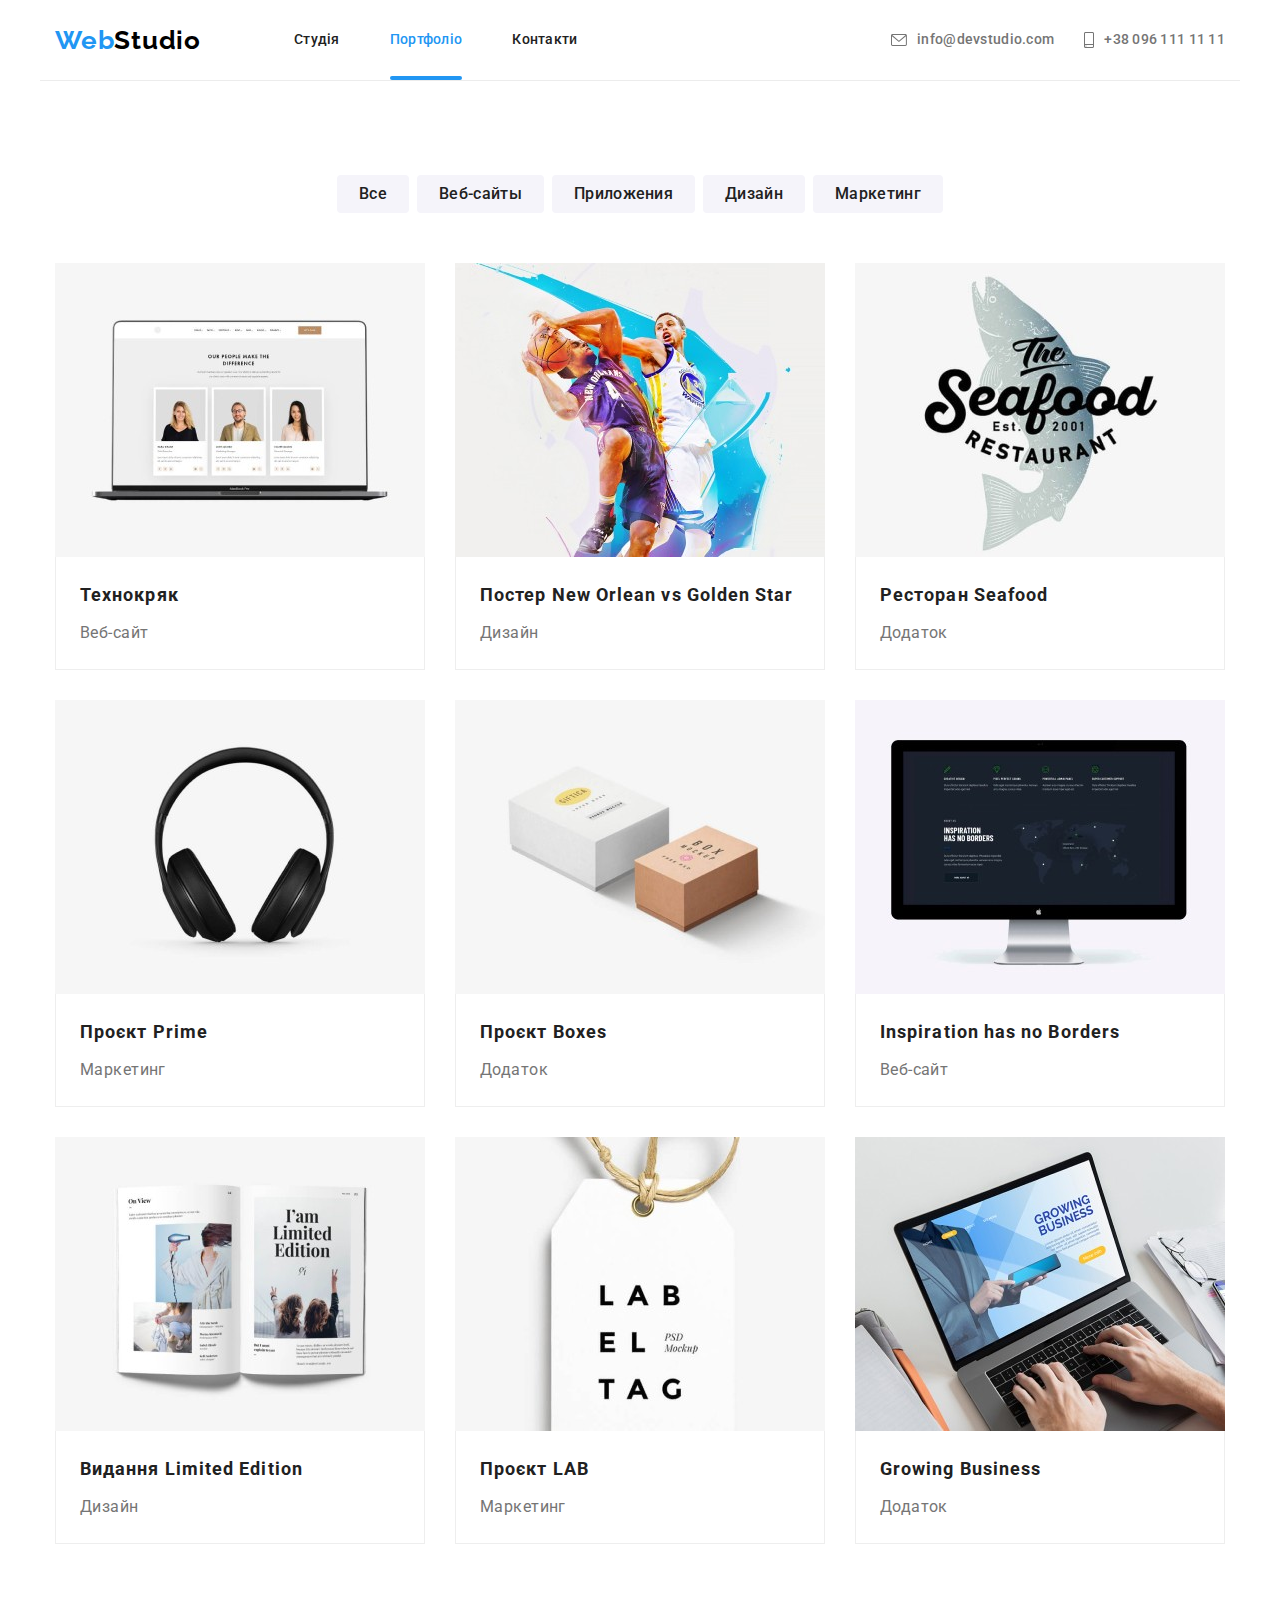
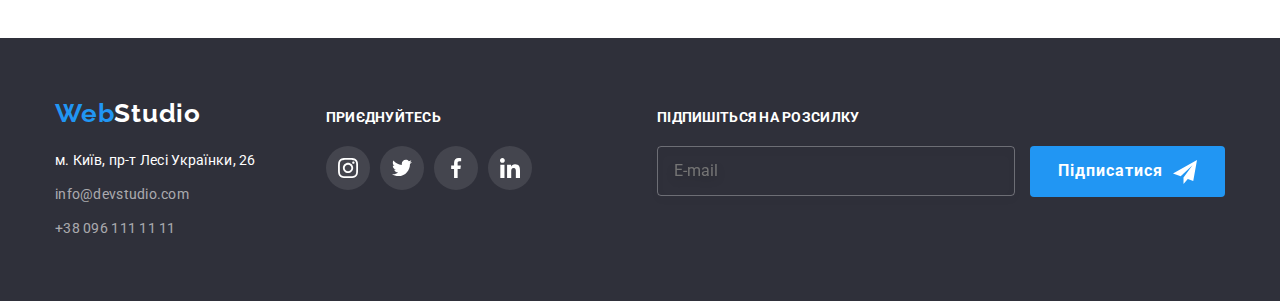
==== commit 75d7c597: "додає правки" ====
--- a/portfolio.html
+++ b/portfolio.html
@@ -111,7 +111,7 @@
                         ./images/portfolio/img-1@1x_lg.jpg 1x,
                         ./images/portfolio/img-1@2x_lg.jpg 2x
                       "
-                      type="image/jpg"
+                      type="image/jpeg"
                     />
                     <!-- TAB -->
                     <source
@@ -128,11 +128,11 @@
                         ./images/portfolio/img-1@1x_md.jpg 1x,
                         ./images/portfolio/img-1@2x_md.jpg 2x
                       "
-                      type="image/jpg"
+                      type="image/jpeg"
                     />
                     <!-- MOB -->
                     <source
-                      media="(min-width: 480px)"
+                      media="(max-width: 767px)"
                       srcset="
                         ./images/portfolio/img-1@1x_sm.webp 1x,
                         ./images/portfolio/img-1@2x_sm.webp 2x
@@ -140,12 +140,12 @@
                       type="image/webp"
                     />
                     <source
-                      media="(min-width: 480px)"
+                      media="(max-width: 767px)"
                       srcset="
                         ./images/portfolio/img-1@1x_sm.jpg 1x,
                         ./images/portfolio/img-1@2x_sm.jpg 2x
                       "
-                      type="image/jpg"
+                      type="image/jpeg"
                     />
 
                     <img
@@ -191,7 +191,7 @@
                         ./images/portfolio/img-2@1x_lg.jpg 1x,
                         ./images/portfolio/img-2@2x_lg.jpg 2x
                       "
-                      type="image/jpg"
+                      type="image/jpeg"
                     />
                     <!-- TAB -->
                     <source
@@ -208,11 +208,11 @@
                         ./images/portfolio/img-2@1x_md.jpg 1x,
                         ./images/portfolio/img-2@2x_md.jpg 2x
                       "
-                      type="image/jpg"
+                      type="image/jpeg"
                     />
                     <!-- MOB -->
                     <source
-                      media="(min-width: 480px)"
+                      media="(max-width: 767px)"
                       srcset="
                         ./images/portfolio/img-2@1x_sm.webp 1x,
                         ./images/portfolio/img-2@2x_sm.webp 2x
@@ -220,12 +220,12 @@
                       type="image/webp"
                     />
                     <source
-                      media="(min-width: 480px)"
+                      media="(max-width: 767px)"
                       srcset="
                         ./images/portfolio/img-2@1x_sm.jpg 1x,
                         ./images/portfolio/img-2@2x_sm.jpg 2x
                       "
-                      type="image/jpg"
+                      type="image/jpeg"
                     />
 
                     <img
@@ -270,7 +270,7 @@
                         ./images/portfolio/img-3@1x_lg.jpg 1x,
                         ./images/portfolio/img-3@2x_lg.jpg 2x
                       "
-                      type="image/jpg"
+                      type="image/jpeg"
                     />
                     <!-- TAB -->
                     <source
@@ -287,11 +287,11 @@
                         ./images/portfolio/img-3@1x_md.jpg 1x,
                         ./images/portfolio/img-3@2x_md.jpg 2x
                       "
-                      type="image/jpg"
+                      type="image/jpeg"
                     />
                     <!-- MOB -->
                     <source
-                      media="(min-width: 480px)"
+                      media="(max-width: 767px)"
                       srcset="
                         ./images/portfolio/img-3@1x_sm.webp 1x,
                         ./images/portfolio/img-3@2x_sm.webp 2x
@@ -299,12 +299,12 @@
                       type="image/webp"
                     />
                     <source
-                      media="(min-width: 480px)"
+                      media="(max-width: 767px)"
                       srcset="
                         ./images/portfolio/img-3@1x_sm.jpg 1x,
                         ./images/portfolio/img-3@2x_sm.jpg 2x
                       "
-                      type="image/jpg"
+                      type="image/jpeg"
                     />
 
                     <img
@@ -349,7 +349,7 @@
                         ./images/portfolio/img-4@1x_lg.jpg 1x,
                         ./images/portfolio/img-4@2x_lg.jpg 2x
                       "
-                      type="image/jpg"
+                      type="image/jpeg"
                     />
                     <!-- TAB -->
                     <source
@@ -366,11 +366,11 @@
                         ./images/portfolio/img-4@1x_md.jpg 1x,
                         ./images/portfolio/img-4@2x_md.jpg 2x
                       "
-                      type="image/jpg"
+                      type="image/jpeg"
                     />
                     <!-- MOB -->
                     <source
-                      media="(min-width: 480px)"
+                      media="(max-width: 767px)"
                       srcset="
                         ./images/portfolio/img-4@1x_sm.webp 1x,
                         ./images/portfolio/img-4@2x_sm.webp 2x
@@ -378,12 +378,12 @@
                       type="image/webp"
                     />
                     <source
-                      media="(min-width: 480px)"
+                      media="(max-width: 767px)"
                       srcset="
                         ./images/portfolio/img-4@1x_sm.jpg 1x,
                         ./images/portfolio/img-4@2x_sm.jpg 2x
                       "
-                      type="image/jpg"
+                      type="image/jpeg"
                     />
 
                     <img
@@ -428,7 +428,7 @@
                         ./images/portfolio/img-5@1x_lg.jpg 1x,
                         ./images/portfolio/img-5@2x_lg.jpg 2x
                       "
-                      type="image/jpg"
+                      type="image/jpeg"
                     />
                     <!-- TAB -->
                     <source
@@ -445,11 +445,11 @@
                         ./images/portfolio/img-5@1x_md.jpg 1x,
                         ./images/portfolio/img-5@2x_md.jpg 2x
                       "
-                      type="image/jpg"
+                      type="image/jpeg"
                     />
                     <!-- MOB -->
                     <source
-                      media="(min-width: 480px)"
+                      media="(max-width: 767px)"
                       srcset="
                         ./images/portfolio/img-5@1x_sm.webp 1x,
                         ./images/portfolio/img-5@2x_sm.webp 2x
@@ -457,12 +457,12 @@
                       type="image/webp"
                     />
                     <source
-                      media="(min-width: 480px)"
+                      media="(max-width: 767px)"
                       srcset="
                         ./images/portfolio/img-5@1x_sm.jpg 1x,
                         ./images/portfolio/img-5@2x_sm.jpg 2x
                       "
-                      type="image/jpg"
+                      type="image/jpeg"
                     />
 
                     <img
@@ -507,7 +507,7 @@
                         ./images/portfolio/img-6@1x_lg.jpg 1x,
                         ./images/portfolio/img-6@2x_lg.jpg 2x
                       "
-                      type="image/jpg"
+                      type="image/jpeg"
                     />
                     <!-- TAB -->
                     <source
@@ -524,11 +524,11 @@
                         ./images/portfolio/img-6@1x_md.jpg 1x,
                         ./images/portfolio/img-6@2x_md.jpg 2x
                       "
-                      type="image/jpg"
+                      type="image/jpeg"
                     />
                     <!-- MOB -->
                     <source
-                      media="(min-width: 480px)"
+                      media="(max-width: 767px)"
                       srcset="
                         ./images/portfolio/img-6@1x_sm.webp 1x,
                         ./images/portfolio/img-6@2x_sm.webp 2x
@@ -536,12 +536,12 @@
                       type="image/webp"
                     />
                     <source
-                      media="(min-width: 480px)"
+                      media="(max-width: 767px)"
                       srcset="
                         ./images/portfolio/img-6@1x_sm.jpg 1x,
                         ./images/portfolio/img-6@2x_sm.jpg 2x
                       "
-                      type="image/jpg"
+                      type="image/jpeg"
                     />
 
                     <img
@@ -587,7 +587,7 @@
                         ./images/portfolio/img-7@1x_lg.jpg 1x,
                         ./images/portfolio/img-7@2x_lg.jpg 2x
                       "
-                      type="image/jpg"
+                      type="image/jpeg"
                     />
                     <!-- TAB -->
                     <source
@@ -604,11 +604,11 @@
                         ./images/portfolio/img-7@1x_md.jpg 1x,
                         ./images/portfolio/img-7@2x_md.jpg 2x
                       "
-                      type="image/jpg"
+                      type="image/jpeg"
                     />
                     <!-- MOB -->
                     <source
-                      media="(min-width: 480px)"
+                      media="(max-width: 767px)"
                       srcset="
                         ./images/portfolio/img-7@1x_sm.webp 1x,
                         ./images/portfolio/img-7@2x_sm.webp 2x
@@ -616,12 +616,12 @@
                       type="image/webp"
                     />
                     <source
-                      media="(min-width: 480px)"
+                      media="(max-width: 767px)"
                       srcset="
                         ./images/portfolio/img-7@1x_sm.jpg 1x,
                         ./images/portfolio/img-7@2x_sm.jpg 2x
                       "
-                      type="image/jpg"
+                      type="image/jpeg"
                     />
 
                     <img
@@ -666,7 +666,7 @@
                         ./images/portfolio/img-8@1x_lg.jpg 1x,
                         ./images/portfolio/img-8@2x_lg.jpg 2x
                       "
-                      type="image/jpg"
+                      type="image/jpeg"
                     />
                     <!-- TAB -->
                     <source
@@ -683,11 +683,11 @@
                         ./images/portfolio/img-8@1x_md.jpg 1x,
                         ./images/portfolio/img-8@2x_md.jpg 2x
                       "
-                      type="image/jpg"
+                      type="image/jpeg"
                     />
                     <!-- MOB -->
                     <source
-                      media="(min-width: 480px)"
+                      media="(max-width: 767px)"
                       srcset="
                         ./images/portfolio/img-8@1x_sm.webp 1x,
                         ./images/portfolio/img-8@2x_sm.webp 2x
@@ -695,12 +695,12 @@
                       type="image/webp"
                     />
                     <source
-                      media="(min-width: 480px)"
+                      media="(max-width: 767px)"
                       srcset="
                         ./images/portfolio/img-8@1x_sm.jpg 1x,
                         ./images/portfolio/img-8@2x_sm.jpg 2x
                       "
-                      type="image/jpg"
+                      type="image/jpeg"
                     />
 
                     <img
@@ -746,7 +746,7 @@
                         ./images/portfolio/img-9@1x_lg.jpg 1x,
                         ./images/portfolio/img-9@2x_lg.jpg 2x
                       "
-                      type="image/jpg"
+                      type="image/jpeg"
                     />
                     <!-- TAB -->
                     <source
@@ -763,11 +763,11 @@
                         ./images/portfolio/img-9@1x_md.jpg 1x,
                         ./images/portfolio/img-9@2x_md.jpg 2x
                       "
-                      type="image/jpg"
+                      type="image/jpeg"
                     />
                     <!-- MOB -->
                     <source
-                      media="(min-width: 480px)"
+                      media="(max-width: 767px)"
                       srcset="
                         ./images/portfolio/img-9@1x_sm.webp 1x,
                         ./images/portfolio/img-9@2x_sm.webp 2x
@@ -775,12 +775,12 @@
                       type="image/webp"
                     />
                     <source
-                      media="(min-width: 480px)"
+                      media="(max-width: 767px)"
                       srcset="
                         ./images/portfolio/img-9@1x_sm.jpg 1x,
                         ./images/portfolio/img-9@2x_sm.jpg 2x
                       "
-                      type="image/jpg"
+                      type="image/jpeg"
                     />
 
                     <img
--- a/css/main.min.css
+++ b/css/main.min.css
@@ -1 +1 @@
-:root{--primary-text-color: #757575;--title-text-color: #212121;--logo-title-color: #000000;--accent-color: #2196f3;--button-color: #ffffff;--button-bcr-color: #f5f4fa;--button-hover-color: #188ce8;--hero-bcr-color: #c4c4c4;--footer-text-color: rgba(255, 255, 255, 0.6);--footer-bcr-color: #2f303a;--hero-gradient: rgba(47, 48, 58, 0.4);--icon-fii: #afb1b8;--card-gap: 30px;--card-item: 1;--transition: 250ms cubic-bezier(0.4, 0, 0.2, 1)}.visually-hidden{position:absolute;white-space:nowrap;width:1px;height:1px;overflow:hidden;border:0;padding:0;clip:rect(0 0 0 0);-webkit-clip-path:inset(50%);clip-path:inset(50%);margin:-1px}.portfolio__link,.clients__link,.header__link,.menu-contacts__link,.menu-socilas__link,.mobile-nav__link,.social__link,.contacts__link,.nav__link{text-decoration:none;color:currentColor}.portfolio,.filter__list,.clients__card-set,.team__card-item,.example__card-item,.header__list,ul{list-style:none}h1,h2,h3,h4,p,ul{margin:0}ul{padding:0}img{display:block;max-width:100%;height:auto;-o-object-fit:cover;object-fit:cover;-o-object-position:center;object-position:center}body{font-family:Roboto,sans-serif;font-size:14px;line-height:1.71;letter-spacing:.03em;background-color:var(--button-color);color:var(--primary-text-color)}body.modal-open{overflow:hidden}.section{padding-top:60px;padding-bottom:60px}@media screen and (min-width: 1200px){.section{padding-top:94px;padding-bottom:94px}}.container{width:100%;padding-left:15px;padding-right:15px;margin-top:0;margin-bottom:0;margin-left:auto;margin-right:auto}@media screen and (min-width: 480px){.container{max-width:480px}}@media screen and (min-width: 768px){.container{max-width:768px}}@media screen and (min-width: 1200px){.container{max-width:1200px}}.card-set{display:-webkit-box;display:-ms-flexbox;display:flex;-ms-flex-wrap:wrap;flex-wrap:wrap;gap:var(--card-gap)}@media screen and (min-width: 768px){.card-set{--card-item: 2}}@media screen and (min-width: 1200px){.card-set{--card-item: 3}}.card-item{-ms-flex-preferred-size:calc((100% - (var(--card-item) - 1)*var(--card-gap))/var(--card-item));flex-basis:calc((100% - (var(--card-item) - 1)*var(--card-gap))/var(--card-item))}.title{font-weight:700;font-size:28px;line-height:1.18;letter-spacing:.02em;text-align:center;color:var(--title-text-color)}@media screen and (min-width: 1200px){.title{font-weight:700;font-size:36px;line-height:1.17;letter-spacing:.02em}}.nav{display:-webkit-box;display:-ms-flexbox;display:flex;-webkit-box-align:center;-ms-flex-align:center;align-items:center}@media(max-width: 767.98px){.nav{display:none}}.nav__list{display:-webkit-box;display:-ms-flexbox;display:flex;-webkit-box-align:center;-ms-flex-align:center;align-items:center;gap:50px}.nav__link{position:relative;color:var(--title-text-color)}@media screen and (min-width: 768px){.nav__link{padding-top:32px;padding-bottom:32px}}.nav__link--current::after{content:"";position:absolute;background-color:#2196f3;border-radius:2px;width:100%;height:4px;left:0;bottom:0}@media screen and (min-width: 1200px){.nav__link--current::after{content:"";position:absolute;background-color:#2196f3;border-radius:2px;width:100%;height:4px;left:0;bottom:0}}.logo{font-family:Raleway,cursive;font-weight:700;font-size:26px;line-height:1.19;letter-spacing:.03em;color:var(--logo-title-color);text-decoration:none}@media(max-width: 767.98px){.logo{padding-bottom:16px;padding-top:16px}}@media screen and (min-width: 768px){.logo{margin-right:auto}}@media screen and (min-width: 1200px){.logo{margin-right:93px}}.button{display:inline-block;text-align:center;font-family:inherit;font-weight:700;font-size:16px;line-height:1.88;letter-spacing:.06em;cursor:pointer;border:rgba(0,0,0,0);border-radius:4px;color:var(--button-color);background-color:var(--accent-color);-webkit-transition:background-color var(--transition);transition:background-color var(--transition)}.button:hover,.button:focus{background-color:var(--button-hover-color);-webkit-box-shadow:0px 4px 4px rgba(0,0,0,.15);box-shadow:0px 4px 4px rgba(0,0,0,.15)}.button--submit{display:-webkit-inline-box;display:-ms-inline-flexbox;display:inline-flex;-webkit-box-align:center;-ms-flex-align:center;align-items:center;width:200px;padding-top:10px;padding-bottom:10px;padding-right:52px;padding-left:52px}.contacts__item{text-decoration:none;font-style:normal;font-weight:400;font-size:14px;line-height:1.71;letter-spacing:.02em;color:var(--footer-text-color);margin-left:0;-webkit-transition:color var(--transition);transition:color var(--transition)}.contacts__item:not(:last-child){margin-bottom:8px}@media screen and (min-width: 1200px){.contacts__item:not(:last-child){margin-bottom:10px}}.contacts__link{-webkit-transition:color var(--transition);transition:color var(--transition)}.contacts__link:hover,.contacts__link:focus{color:var(--accent-color)}.contacts__list{margin-top:20px}@media screen and (min-width: 1200px){.contacts__list{display:-webkit-box;display:-ms-flexbox;display:flex;-webkit-box-orient:vertical;-webkit-box-direction:normal;-ms-flex-direction:column;flex-direction:column;-webkit-box-align:start;-ms-flex-align:start;align-items:flex-start}}.address__link{color:var(--button-color);-webkit-transition:color var(--transition);transition:color var(--transition);text-decoration:none}.address__link:hover,.address__link:focus{color:var(--accent-color)}.social__list{display:-webkit-box;display:-ms-flexbox;display:flex;-ms-flex-wrap:wrap;flex-wrap:wrap;-webkit-box-align:center;-ms-flex-align:center;align-items:center;-webkit-box-pack:center;-ms-flex-pack:center;justify-content:center;gap:10px}.social__link{display:-webkit-box;display:-ms-flexbox;display:flex;-webkit-box-pack:center;-ms-flex-pack:center;justify-content:center;-webkit-box-align:center;-ms-flex-align:center;align-items:center;width:44px;height:44px;border:none;background-color:var(--button-color);background-repeat:no-repeat;background-position:50% 50%;border-radius:50%;background-size:contain;color:var(--icon-fii);-webkit-transition:color var(--transition),background-color var(--transition);transition:color var(--transition),background-color var(--transition)}.social__link:hover,.social__link:focus,.social__link:active{background-color:var(--accent-color);color:var(--button-color)}.social__link--footer{background-color:rgba(255,255,255,.1)}.social__link--footer:hover,.social__link--footer:focus{background-color:var(--accent-color);color:#fff}.social__icon{width:20px;height:20px;fill:currentColor}.social__icon--footer{fill:var(--button-color)}.social__title--footer{font-weight:700;font-size:14px;line-height:1.14;letter-spacing:.02em;text-transform:uppercase;text-align:center;margin-bottom:20px;color:var(--button-color)}@media screen and (min-width: 1200px){.social__title--footer{text-align:left}}.social--footer{display:-webkit-box;display:-ms-flexbox;display:flex;-webkit-box-pack:end;-ms-flex-pack:end;justify-content:flex-end;-webkit-box-orient:vertical;-webkit-box-direction:normal;-ms-flex-direction:column;flex-direction:column}@media screen and (min-width: 1200px){.social--footer{-webkit-box-pack:center;-ms-flex-pack:center;justify-content:center}}.form{display:-webkit-box;display:-ms-flexbox;display:flex;-webkit-box-orient:vertical;-webkit-box-direction:normal;-ms-flex-direction:column;flex-direction:column}@media(max-width: 1199.98px){.form{width:100%;-webkit-box-align:center;-ms-flex-align:center;align-items:center}}@media screen and (min-width: 1200px){.form{-webkit-box-pack:center;-ms-flex-pack:center;justify-content:center;margin-left:auto;margin-top:0}}@media(max-width: 767.98px){.form__email{width:100%}}.form__input{padding:15px 16px;margin-bottom:20px;width:100%;max-width:450px;height:50px;font-size:16px;line-height:1.25;color:var(--footer-text-color);outline:none;background-color:rgba(0,0,0,0);border:1px solid rgba(255,255,255,.3);-webkit-filter:drop-shadow(0px 4px 4px rgba(0, 0, 0, 0.15));filter:drop-shadow(0px 4px 4px rgba(0, 0, 0, 0.15));border-radius:4px;-webkit-transition:border var(--transition);transition:border var(--transition)}@media screen and (min-width: 768px){.form__input{width:450px}}@media screen and (min-width: 1200px){.form__input{width:358px;margin-right:12px;margin-bottom:0}}.form__input:hover,.form__input:focus,.form__input:active{border:1px solid var(--icon-fii)}.form__button--footer{display:block;margin-right:auto;margin-left:auto;padding:10px 28px}@media screen and (min-width: 1200px){.form__button--footer{display:-webkit-inline-box;display:-ms-inline-flexbox;display:inline-flex;-webkit-box-align:center;-ms-flex-align:center;align-items:center}}.form__icon--footer{fill:var(--button-color);width:24px;height:24px;margin-left:10px}.backdrop{position:fixed;top:0;left:0;width:100%;height:100%;background-color:rgba(0,0,0,.2);z-index:100;display:-webkit-box;display:-ms-flexbox;display:flex;-webkit-box-align:center;-ms-flex-align:center;align-items:center;-webkit-box-pack:center;-ms-flex-pack:center;justify-content:center;opacity:1;-webkit-transition:opacity var(--transition);transition:opacity var(--transition);overflow-y:scroll}.backdrop.is-hidden{opacity:0;pointer-events:none;visibility:hidden}.backdrop.is-hidden .modal{-webkit-transform:translate(-50%, -50%) scale(0.9) rotate(50deg);transform:translate(-50%, -50%) scale(0.9) rotate(50deg)}.modal{position:absolute;top:0%;left:50%;max-height:609px;max-width:450px;width:100%;padding:40px;-webkit-transform:translate(-50%) scale(1) rotate(0);transform:translate(-50%) scale(1) rotate(0);background-color:var(--button-color);border-radius:4px;-webkit-box-shadow:0px 1px 3px rgba(0,0,0,.12),0px 1px 1px rgba(0,0,0,.14),0px 2px 1px rgba(0,0,0,.2);box-shadow:0px 1px 3px rgba(0,0,0,.12),0px 1px 1px rgba(0,0,0,.14),0px 2px 1px rgba(0,0,0,.2);opacity:1;z-index:1000;-webkit-transition:visibility var(--transition),opacity var(--transition),-webkit-transform var(--transition);transition:visibility var(--transition),opacity var(--transition),-webkit-transform var(--transition);transition:transform var(--transition),visibility var(--transition),opacity var(--transition);transition:transform var(--transition),visibility var(--transition),opacity var(--transition),-webkit-transform var(--transition)}@media screen and (min-width: 480px)and (min-height: 609px){.modal{position:absolute;top:50%;left:50%;-webkit-transform:translate(-50%, -50%) scale(1);transform:translate(-50%, -50%) scale(1)}}@media screen and (min-width: 1200px){.modal{max-width:528px}}.modal__icon{fill:var(--logo-title-color);-webkit-transition:fill var(--transition);transition:fill var(--transition)}.modal__button--close{position:absolute;top:8px;right:8px;display:-webkit-box;display:-ms-flexbox;display:flex;-webkit-box-align:center;-ms-flex-align:center;align-items:center;-webkit-box-pack:center;-ms-flex-pack:center;justify-content:center;width:30px;height:30px;padding:0;border-radius:50%;background:rgba(0,0,0,0);border:1px solid rgba(0,0,0,.1);cursor:pointer}.modal__button--close:hover .modal__icon,.modal__button--close:focus .modal__icon,.modal__button--close:active .modal__icon{fill:var(--accent-color)}.modal-form{text-align:center}.modal-form__title{display:block;font-weight:700;font-size:20px;line-height:1.5;letter-spacing:.02em;text-align:center;color:var(--title-text-color);text-align:center}@media screen and (min-width: 1200px){.modal-form__title{font-weight:700;font-size:20px;line-height:1.15;letter-spacing:.02em}}.modal-form__group{margin-top:12px;margin-bottom:20px;color:var(--primary-text-color)}.modal-form__label{display:block;margin-bottom:4px;text-align:left}.modal-form__label:not(:last-child){margin-bottom:10px}.modal-form__name{display:block;margin-bottom:4px;font-weight:400;font-size:12px;line-height:1.17;letter-spacing:.01em}.modal-form__wrapper{position:relative}.modal-form__input{padding-top:12px;padding-left:42px;padding-bottom:12px;width:100%;height:40px;outline:rgba(0,0,0,0);background-color:rgba(0,0,0,0);border:1px solid rgba(33,33,33,.2);border-radius:4px;-webkit-transition:border var(--transition);transition:border var(--transition)}.modal-form__input:hover,.modal-form__input:focus,.modal-form__input:active{border:1px solid var(--accent-color)}.modal-form__input:focus-within+.modal-form__icon,.modal-form__input:hover+.modal-form__icon,.modal-form__input:active+.modal-form__icon{fill:var(--accent-color)}.modal-form__feedback{display:block;resize:none;padding:12px 16px;height:120px;width:100%;outline:rgba(0,0,0,0);background-color:rgba(0,0,0,0);border:1px solid rgba(33,33,33,.2);border-radius:4px;-webkit-transition:border var(--transition);transition:border var(--transition)}.modal-form__feedback:hover,.modal-form__feedback:focus,.modal-form__feedback:active{border:1px solid var(--accent-color)}.modal-form__feedback::-webkit-input-placeholder{font-weight:400;font-size:12px;line-height:1.17;letter-spacing:.01em;color:rgba(117,117,117,.5)}.modal-form__feedback::-moz-placeholder{font-weight:400;font-size:12px;line-height:1.17;letter-spacing:.01em;color:rgba(117,117,117,.5)}.modal-form__feedback:-ms-input-placeholder{font-weight:400;font-size:12px;line-height:1.17;letter-spacing:.01em;color:rgba(117,117,117,.5)}.modal-form__feedback::-ms-input-placeholder{font-weight:400;font-size:12px;line-height:1.17;letter-spacing:.01em;color:rgba(117,117,117,.5)}.modal-form__feedback::placeholder{font-weight:400;font-size:12px;line-height:1.17;letter-spacing:.01em;color:rgba(117,117,117,.5)}.modal-form__icon{position:absolute;top:50%;left:12px;-webkit-transform:translateY(-50%);transform:translateY(-50%);-webkit-transition:fill var(--transition);transition:fill var(--transition)}.modal-form__checkbox{display:-webkit-box;display:-ms-flexbox;display:flex;-webkit-box-align:center;-ms-flex-align:center;align-items:center;-webkit-box-pack:center;-ms-flex-pack:center;justify-content:center;gap:8px;margin-bottom:30px;cursor:pointer}.checkbox__input{-webkit-user-select:none;-moz-user-select:none;-ms-user-select:none;user-select:none}.checkbox__input:checked+.checkbox__icon .checkbox__icon--uncheck{opacity:0;-webkit-transition:opacity var(--transition);transition:opacity var(--transition)}.checkbox__icon{min-width:16px}.checkbox__icon--check{opacity:0;-webkit-transition:opacity var(--transition);transition:opacity var(--transition)}.checkbox__input:checked+.checkbox__icon .checkbox__icon--check{opacity:1;-webkit-transition:opacity var(--transition);transition:opacity var(--transition)}.checkbox__input:hover+.checkbox__icon .checkbox__icon--uncheck,.checkbox__input:focus+.checkbox__icon .checkbox__icon--uncheck{fill:var(--accent-color);-webkit-transition:fill var(--transition);transition:fill var(--transition)}.checkbox__describtion{font-weight:400;font-size:12px;line-height:1.17;letter-spacing:.02em;text-align:center}@media screen and (min-width: 1200px){.checkbox__describtion{font-weight:400;font-size:14px;line-height:1.71;letter-spacing:.02em}}.checkbox__link{text-decoration:underline;color:var(--accent-color);text-underline-position:under}.menu__button{display:-webkit-inline-box;display:-ms-inline-flexbox;display:inline-flex;-webkit-box-align:center;-ms-flex-align:center;align-items:center;-webkit-box-pack:center;-ms-flex-pack:center;justify-content:center;width:40px;height:40px;padding:0;background-color:rgba(0,0,0,0);border:none;cursor:pointer}.menu__overlay{position:fixed;top:0;left:0;width:100%;height:100%;z-index:999;background-color:rgba(25,28,38,.2);opacity:0;visibility:hidden;pointer-events:none;-webkit-transition:opacity var(--transition),visibility var(--transition);transition:opacity var(--transition),visibility var(--transition)}@media screen and (min-width: 768px){.menu__overlay{display:none}}.menu__overlay.is-open{opacity:1;pointer-events:initial;visibility:visible}.menu__container{display:-webkit-box;display:-ms-flexbox;display:flex;-webkit-box-orient:vertical;-webkit-box-direction:normal;-ms-flex-direction:column;flex-direction:column;margin-left:auto;width:100vw;height:100vh;background-color:#fff;padding:48px 40px}.mobile-nav__list{display:-webkit-box;display:-ms-flexbox;display:flex;-webkit-box-orient:vertical;-webkit-box-direction:normal;-ms-flex-direction:column;flex-direction:column;gap:32px;margin-bottom:auto}.mobile-nav__link{font-weight:500;font-size:40px;line-height:47px;letter-spacing:.02em;color:#212121;-webkit-transition:color var(--transition);transition:color var(--transition)}.mobile-nav__link:hover,.mobile-nav__link:focus,.mobile-nav__link:active{color:var(--accent-color)}.mobile-nav__link--current{color:var(--accent-color)}.menu-socilas__list{display:-webkit-box;display:-ms-flexbox;display:flex;-ms-flex-wrap:wrap;flex-wrap:wrap;gap:10px}.menu-socilas__item:not(:last-child){border-right:1px solid rgba(33,33,33,.2)}.menu-socilas__link{margin-right:10px;font-weight:500;font-size:18px;line-height:22px;letter-spacing:.02em;color:var(--accent-color)}.menu-contacts{display:-webkit-box;display:-ms-flexbox;display:flex;-webkit-box-orient:vertical;-webkit-box-direction:normal;-ms-flex-direction:column;flex-direction:column;margin-bottom:64px;gap:32px}.menu-contacts__link{font-weight:500;font-size:24px;line-height:28px;letter-spacing:.02em;color:#757575}.menu-contacts__link--accent{font-weight:500;font-size:34px;line-height:40px;letter-spacing:.02em;color:var(--accent-color)}.menu__button--close{position:absolute;top:10px;right:15px;cursor:pointer;fill:var(--logo-title-color)}.menu__button--close:hover,.menu__button--close:focus,.menu__button--close:active{fill:var(--accent-color)}@media screen and (min-width: 768px){.menu__button--open{display:none}}.header{font-weight:500;font-size:14px;line-height:1.14;letter-spacing:.02em}.header__container{display:-webkit-box;display:-ms-flexbox;display:flex;-webkit-box-pack:justify;-ms-flex-pack:justify;justify-content:space-between;-webkit-box-align:center;-ms-flex-align:center;align-items:center;border-bottom:1px solid #ececec}.header__logo--accent{color:var(--accent-color)}.header__link{display:-webkit-box;display:-ms-flexbox;display:flex;-webkit-box-align:center;-ms-flex-align:center;align-items:center;-webkit-transition:color var(--transition);transition:color var(--transition)}.header__link:hover,.header__link:focus{color:var(--accent-color)}.header__link:hover .header__icon,.header__link:focus .header__icon{fill:var(--accent-color)}@media screen and (min-width: 1200px){.header__link{padding-top:32px;padding-bottom:32px}}@media screen and (min-width: 1200px){.header__icon--envelope{width:16px;height:12px}}@media screen and (min-width: 1200px){.header__icon--smartphone{width:10px;height:16px}}@media(max-width: 767.98px){.header__list{display:none}}@media(min-width: 768px)and (max-width: 1199.98px){.header__list{display:-webkit-box;display:-ms-flexbox;display:flex;-webkit-box-orient:vertical;-webkit-box-direction:normal;-ms-flex-direction:column;flex-direction:column;-webkit-box-align:start;-ms-flex-align:start;align-items:flex-start;margin-left:auto;gap:10px;height:100%;padding-top:21px;padding-bottom:21px;font-weight:500;font-size:12px;line-height:14px;letter-spacing:.02em}}@media screen and (min-width: 1200px){.header__list{display:-webkit-box;display:-ms-flexbox;display:flex;-webkit-box-align:center;-ms-flex-align:center;align-items:center;margin-left:auto;gap:30px}}.header__icon{fill:var(--primary-text-color);margin-right:10px;-webkit-transition:color var(--transition);transition:color var(--transition)}.hero{padding-top:118px;padding-bottom:118px;max-width:1600px;margin-left:auto;margin-right:auto;text-align:center;background-color:var(--hero-bcr-color);background-repeat:no-repeat;background-size:cover;background-position:center}@media screen and (min-width: 1200px){.hero{padding-top:200px;padding-bottom:200px}}@media(max-width: 767.98px){.hero{background-image:-webkit-gradient(linear, left top, right top, from(var(--hero-gradient)), to(var(--hero-gradient))),url("../images/hero/Header img@1x_sm.jpg");background-image:linear-gradient(to right, var(--hero-gradient), var(--hero-gradient)),url("../images/hero/Header img@1x_sm.jpg")}}@media screen and (max-width: 767.98px)and (min-device-pixel-ratio: 2),screen and (max-width: 767.98px)and (-moz-min-device-pixel-ratio: 2),screen and (max-width: 767.98px)and (-webkit-min-device-pixel-ratio: 2),screen and (max-width: 767.98px)and (min-resolution: 192dpi),screen and (max-width: 767.98px)and (min-resolution: 2dppx){.hero{background-image:-webkit-gradient(linear, left top, right top, from(var(--hero-gradient)), to(var(--hero-gradient))),url("../images/hero/Header img@2x_sm.jpg");background-image:linear-gradient(to right, var(--hero-gradient), var(--hero-gradient)),url("../images/hero/Header img@2x_sm.jpg")}}@media screen and (min-width: 768px){.hero{background-image:-webkit-gradient(linear, left top, right top, from(var(--hero-gradient)), to(var(--hero-gradient))),url("../images/hero/Header img@1x_md.jpg");background-image:linear-gradient(to right, var(--hero-gradient), var(--hero-gradient)),url("../images/hero/Header img@1x_md.jpg")}}@media screen and (min-width: 768px)and (min-device-pixel-ratio: 2),screen and (min-width: 768px)and (-moz-min-device-pixel-ratio: 2),screen and (min-width: 768px)and (-webkit-min-device-pixel-ratio: 2),screen and (min-width: 768px)and (min-resolution: 192dpi),screen and (min-width: 768px)and (min-resolution: 2dppx){.hero{background-image:-webkit-gradient(linear, left top, right top, from(var(--hero-gradient)), to(var(--hero-gradient))),url("../images/hero/Header img@2x_md.jpg");background-image:linear-gradient(to right, var(--hero-gradient), var(--hero-gradient)),url("../images/hero/Header img@2x_md.jpg")}}@media screen and (min-width: 1200px){.hero{background-image:-webkit-gradient(linear, left top, right top, from(var(--hero-gradient)), to(var(--hero-gradient))),url("../images/hero/Header img@1x_md.jpg");background-image:linear-gradient(to right, var(--hero-gradient), var(--hero-gradient)),url("../images/hero/Header img@1x_md.jpg")}}@media screen and (min-width: 1200px)and (min-device-pixel-ratio: 2),screen and (min-width: 1200px)and (-moz-min-device-pixel-ratio: 2),screen and (min-width: 1200px)and (-webkit-min-device-pixel-ratio: 2),screen and (min-width: 1200px)and (min-resolution: 192dpi),screen and (min-width: 1200px)and (min-resolution: 2dppx){.hero{background-image:-webkit-gradient(linear, left top, right top, from(var(--hero-gradient)), to(var(--hero-gradient))),url("../images/hero/Header img@2x_md.jpg");background-image:linear-gradient(to right, var(--hero-gradient), var(--hero-gradient)),url("../images/hero/Header img@2x_md.jpg")}}.hero__container{display:-webkit-box;display:-ms-flexbox;display:flex;-webkit-box-pack:center;-ms-flex-pack:center;justify-content:center;-webkit-box-align:center;-ms-flex-align:center;align-items:center;-webkit-box-orient:vertical;-webkit-box-direction:normal;-ms-flex-direction:column;flex-direction:column}.hero__title{font-weight:900;font-size:26px;line-height:1.62;letter-spacing:.06em;text-align:center;text-transform:uppercase;color:var(--button-color);max-width:360px;margin-bottom:30px}@media screen and (min-width: 1200px){.hero__title{max-width:700px;font-weight:900;font-size:44px;line-height:1.36;letter-spacing:.06em}}.hero__button{padding:10px 24px}@media screen and (min-width: 1200px){.hero__button{padding:10px 32px}}.features__title--visually-hidden{position:absolute;width:1px;height:1px;margin:-1px;border:0;padding:0;clip:rect(0 0 0 0);overflow:hidden}.features__subtitle{margin-bottom:10px;font-weight:700;font-size:14px;line-height:1.14;letter-spacing:.02em;text-align:center;text-transform:uppercase;color:var(--title-text-color)}@media screen and (min-width: 768px){.features__subtitle{text-align:left}}@media screen and (min-width: 1200px){.features.section{padding-bottom:0}}@media screen and (min-width: 1200px){.features__card-item{--card-item: 4}}.features__card-item::before{display:-webkit-box;display:-ms-flexbox;display:flex;content:"";width:100%;height:120px;margin-bottom:30px;background:#f5f4fa;border-radius:4px}.features__card-item--antenna::before{background-image:url("../images/antenna.svg");background-repeat:no-repeat;background-position:center}.features__card-item--clock::before{background-image:url("../images/clock.svg");background-repeat:no-repeat;background-position:center}.features__card-item--planning::before{background-image:url("../images/diagram.svg");background-repeat:no-repeat;background-position:center}.features__card-item--astronaut::before{background-image:url("../images/astronaut.svg");background-repeat:no-repeat;background-position:center}@media screen and (max-width: 1199px){.example{display:none}}.example__title{margin-bottom:50px;margin-left:auto;margin-right:auto}.example__card-item{position:relative}.example__wrapper{position:absolute;left:0;bottom:0;width:100%;padding-top:27px;padding-bottom:27px;background:rgba(47,48,58,.8)}.example__text{text-align:center;text-transform:uppercase;font-weight:700;font-size:14px;line-height:1.14;letter-spacing:.02em;color:#fff}.team{background-color:#f5f4fa}.team__title{margin-bottom:30px}@media screen and (min-width: 1200px){.team__title{margin-bottom:50px}}.team__card-item{background-color:#fff;text-align:center;-webkit-box-shadow:0px 1px 3px rgba(0,0,0,.12),0px 1px 1px rgba(0,0,0,.14),0px 2px 1px rgba(0,0,0,.2);box-shadow:0px 1px 3px rgba(0,0,0,.12),0px 1px 1px rgba(0,0,0,.14),0px 2px 1px rgba(0,0,0,.2);border-radius:0px 0px 4px 4px}@media screen and (min-width: 1200px){.team__card-item{--card-item: 4}}.team__describtion{padding-top:30px;padding-bottom:24px}@media screen and (min-width: 1200px){.team__describtion{padding-bottom:30px}}.team__subtitle{font-weight:500;font-size:16px;line-height:1.19;letter-spacing:.02em;margin-bottom:10px;color:var(--title-text-color)}.team__text{font-weight:400;font-size:16px;line-height:1.19;letter-spacing:.02em;color:var(--primary-text-color);margin-bottom:16px}.clients__title{margin-bottom:30px}@media screen and (min-width: 1200px){.clients__title{margin-bottom:50px}}.clients__card-item{--card-item: 2}@media screen and (min-width: 768px){.clients__card-item{--card-item: 3}}@media screen and (min-width: 1200px){.clients__card-item{--card-item: 6}}.clients__link{display:-webkit-box;display:-ms-flexbox;display:flex;-webkit-box-align:center;-ms-flex-align:center;align-items:center;-webkit-box-pack:center;-ms-flex-pack:center;justify-content:center;height:92px;color:var(--icon-fii);border:1px solid var(--icon-fii);border-radius:4px;-webkit-transition:color var(--transition);transition:color var(--transition)}.clients__link:hover,.clients__link:focus,.clients__link:active{color:var(--accent-color);border:1px solid var(--accent-color)}.clients__icon{width:100%;height:60px;fill:currentColor}.footer{padding-bottom:60px;padding-top:60px;background-color:var(--footer-bcr-color)}@media screen and (min-width: 1200px){.footer__container{display:-webkit-box;display:-ms-flexbox;display:flex;-webkit-box-align:baseline;-ms-flex-align:baseline;align-items:baseline}}.footer__logo{margin-right:0;text-align:center;color:var(--button-color)}.footer__logo--accent{color:var(--accent-color)}.footer__box{display:-webkit-box;display:-ms-flexbox;display:flex;-webkit-box-orient:vertical;-webkit-box-direction:normal;-ms-flex-direction:column;flex-direction:column;-webkit-box-align:center;-ms-flex-align:center;align-items:center;-webkit-box-pack:center;-ms-flex-pack:center;justify-content:center;text-align:center;margin-bottom:60px}@media screen and (min-width: 768px){.footer__box{display:-webkit-box;display:-ms-flexbox;display:flex;margin-bottom:0}}@media screen and (min-width: 1200px){.footer__box{-webkit-box-align:start;-ms-flex-align:start;align-items:flex-start;margin-bottom:0;margin-right:70px}}.footer__wrap{margin-bottom:60px}@media(min-width: 768px)and (max-width: 1199.98px){.footer__wrap{display:-webkit-box;display:-ms-flexbox;display:flex;-ms-flex-line-pack:center;align-content:center;-webkit-box-align:start;-ms-flex-align:start;align-items:flex-start;-ms-flex-pack:distribute;justify-content:space-around}}@media screen and (min-width: 1200px){.footer__wrap{display:-webkit-box;display:-ms-flexbox;display:flex;-webkit-box-align:baseline;-ms-flex-align:baseline;align-items:baseline;margin-bottom:0}}.filter__title--visually-hidden{position:absolute;width:1px;height:1px;margin:-1px;border:0;padding:0;clip:rect(0 0 0 0);overflow:hidden}.filter__list{display:-webkit-box;display:-ms-flexbox;display:flex;-webkit-box-pack:center;-ms-flex-pack:center;justify-content:center;margin-bottom:50px;gap:15px 8px}@media(max-width: 767.98px){.filter__list{-ms-flex-wrap:wrap;flex-wrap:wrap;-webkit-box-pack:start;-ms-flex-pack:start;justify-content:flex-start}}.filter__item{display:block;padding-bottom:0;padding-top:0;margin-bottom:0}.filter__button{padding-top:6px;padding-right:22px;padding-left:22px;padding-bottom:6px;font-weight:500;font-size:16px;line-height:1.63;letter-spacing:.02em;color:var(--title-text-color);background-color:var(--button-bcr-color);-webkit-box-shadow:none;box-shadow:none;-webkit-transition:color var(--transition),background-color var(--transition),-webkit-box-shadow var(--transition);transition:color var(--transition),background-color var(--transition),-webkit-box-shadow var(--transition);transition:color var(--transition),background-color var(--transition),box-shadow var(--transition);transition:color var(--transition),background-color var(--transition),box-shadow var(--transition),-webkit-box-shadow var(--transition)}.filter__button:hover,.filter__button:focus,.filter__button:active{color:var(--button-color);background-color:var(--accent-color);-webkit-box-shadow:0px 3px 1px rgba(0,0,0,.1),0px 1px 2px rgba(0,0,0,.08),0px 2px 2px rgba(0,0,0,.12);box-shadow:0px 3px 1px rgba(0,0,0,.1),0px 1px 2px rgba(0,0,0,.08),0px 2px 2px rgba(0,0,0,.12)}.portfolio__link{display:-webkit-box;display:-ms-flexbox;display:flex;-webkit-box-orient:vertical;-webkit-box-direction:normal;-ms-flex-direction:column;flex-direction:column;height:100%;background-color:var(--button-color);-webkit-transition:-webkit-box-shadow var(--transition);transition:-webkit-box-shadow var(--transition);transition:box-shadow var(--transition);transition:box-shadow var(--transition), -webkit-box-shadow var(--transition);overflow:hidden}.portfolio__link:hover,.portfolio__link:focus{-webkit-box-shadow:0px 1px 1px rgba(0,0,0,.12),0px 4px 4px rgba(0,0,0,.06),1px 4px 6px rgba(0,0,0,.16);box-shadow:0px 1px 1px rgba(0,0,0,.12),0px 4px 4px rgba(0,0,0,.06),1px 4px 6px rgba(0,0,0,.16)}.portfolio__link:hover .portolio__overlay,.portfolio__link:focus .portolio__overlay,.portfolio__link:active .portolio__overlay{-webkit-transform:translateY(0);transform:translateY(0);opacity:1}.portfolio__title{font-weight:700;font-size:18px;line-height:2;letter-spacing:.06em;margin-bottom:4px;color:var(--title-text-color)}.portfolio__describtion{font-size:16px;line-height:2;color:var(--primary-text-color)}.portfolio__about{-webkit-box-flex:1;-ms-flex-positive:1;flex-grow:1;padding-top:20px;padding-bottom:20px;padding-left:24px;padding-right:24px;border-bottom:1px solid #eee;border-left:1px solid #eee;border-right:1px solid #eee}.portolio__wrapper{position:relative;overflow:hidden}.portolio__overlay{position:absolute;top:0;left:0;width:100%;height:100%;opacity:0;display:-webkit-box;display:-ms-flexbox;display:flex;-webkit-box-pack:center;-ms-flex-pack:center;justify-content:center;text-align:justify;padding:24px;background-color:rgba(33,150,243,.9);-webkit-transform:translateY(100%);transform:translateY(100%);-webkit-transition:opacity var(--transition),-webkit-transform var(--transition);transition:opacity var(--transition),-webkit-transform var(--transition);transition:transform var(--transition),opacity var(--transition);transition:transform var(--transition),opacity var(--transition),-webkit-transform var(--transition)}@media screen and (min-width: 480px){.portolio__overlay{padding:63px 24px}}.portolio__text{font-weight:400;font-size:18px;line-height:1.56;letter-spacing:.03em;height:100%;overflow:auto;color:var(--button-color)}/*# sourceMappingURL=main.min.css.map */+:root{--primary-text-color: #757575;--title-text-color: #212121;--logo-title-color: #000000;--accent-color: #2196f3;--button-color: #ffffff;--button-bcr-color: #f5f4fa;--button-hover-color: #188ce8;--hero-bcr-color: #c4c4c4;--footer-text-color: rgba(255, 255, 255, 0.6);--footer-bcr-color: #2f303a;--hero-gradient: rgba(47, 48, 58, 0.4);--icon-fii: #afb1b8;--card-gap: 30px;--card-item: 1;--transition: 250ms cubic-bezier(0.4, 0, 0.2, 1)}.visually-hidden{position:absolute;white-space:nowrap;width:1px;height:1px;overflow:hidden;border:0;padding:0;clip:rect(0 0 0 0);-webkit-clip-path:inset(50%);clip-path:inset(50%);margin:-1px}.portfolio__link,.clients__link,.header__link,.menu-contacts__link,.menu-socilas__link,.mobile-nav__link,.social__link,.contacts__link,.nav__link{text-decoration:none;color:currentColor}.portfolio,.filter__list,.clients__card-set,.team__card-item,.example__card-item,.header__list,ul{list-style:none}h1,h2,h3,h4,p,ul{margin:0}ul{padding:0}img{display:block;max-width:100%;height:auto;-o-object-fit:cover;object-fit:cover;-o-object-position:center;object-position:center}body{font-family:Roboto,sans-serif;font-size:14px;line-height:1.71;letter-spacing:.03em;background-color:var(--button-color);color:var(--primary-text-color)}body.modal-open{overflow:hidden}.section{padding-top:60px;padding-bottom:60px}@media screen and (min-width: 1200px){.section{padding-top:94px;padding-bottom:94px}}.container{width:100%;padding-left:15px;padding-right:15px;margin-top:0;margin-bottom:0;margin-left:auto;margin-right:auto}@media screen and (min-width: 480px){.container{max-width:480px}}@media screen and (min-width: 768px){.container{max-width:768px}}@media screen and (min-width: 1200px){.container{max-width:1200px}}.card-set{display:-webkit-box;display:-ms-flexbox;display:flex;-ms-flex-wrap:wrap;flex-wrap:wrap;gap:var(--card-gap)}@media screen and (min-width: 768px){.card-set{--card-item: 2}}@media screen and (min-width: 1200px){.card-set{--card-item: 3}}.card-item{-ms-flex-preferred-size:calc((100% - (var(--card-item) - 1)*var(--card-gap))/var(--card-item));flex-basis:calc((100% - (var(--card-item) - 1)*var(--card-gap))/var(--card-item))}.title{font-weight:700;font-size:28px;line-height:1.18;letter-spacing:.02em;text-align:center;color:var(--title-text-color)}@media screen and (min-width: 1200px){.title{font-weight:700;font-size:36px;line-height:1.17;letter-spacing:.02em}}.nav{display:-webkit-box;display:-ms-flexbox;display:flex;-webkit-box-align:center;-ms-flex-align:center;align-items:center}@media(max-width: 767.98px){.nav{display:none}}.nav__list{display:-webkit-box;display:-ms-flexbox;display:flex;-webkit-box-align:center;-ms-flex-align:center;align-items:center;gap:50px}.nav__link{position:relative;color:var(--title-text-color)}@media screen and (min-width: 768px){.nav__link{padding-top:32px;padding-bottom:32px}}.nav__link--current{color:var(--accent-color)}.nav__link--current::after{content:"";position:absolute;background-color:#2196f3;border-radius:2px;width:100%;height:4px;left:0;bottom:0}@media screen and (min-width: 1200px){.nav__link--current::after{content:"";position:absolute;background-color:#2196f3;border-radius:2px;width:100%;height:4px;left:0;bottom:0}}.logo{font-family:Raleway,cursive;font-weight:700;font-size:26px;line-height:1.19;letter-spacing:.03em;color:var(--logo-title-color);text-decoration:none}@media(max-width: 767.98px){.logo{padding-bottom:16px;padding-top:16px}}@media screen and (min-width: 768px){.logo{margin-right:auto}}@media screen and (min-width: 1200px){.logo{margin-right:93px}}.button{display:inline-block;text-align:center;font-family:inherit;font-weight:700;font-size:16px;line-height:1.88;letter-spacing:.06em;cursor:pointer;border:rgba(0,0,0,0);border-radius:4px;color:var(--button-color);background-color:var(--accent-color);-webkit-transition:background-color var(--transition);transition:background-color var(--transition)}.button:hover,.button:focus{background-color:var(--button-hover-color);-webkit-box-shadow:0px 4px 4px rgba(0,0,0,.15);box-shadow:0px 4px 4px rgba(0,0,0,.15)}.button--submit{display:-webkit-inline-box;display:-ms-inline-flexbox;display:inline-flex;-webkit-box-align:center;-ms-flex-align:center;align-items:center;width:200px;padding-top:10px;padding-bottom:10px;padding-right:52px;padding-left:52px}.contacts__item{text-decoration:none;font-style:normal;font-weight:400;font-size:14px;line-height:1.71;letter-spacing:.02em;color:var(--footer-text-color);margin-left:0;-webkit-transition:color var(--transition);transition:color var(--transition)}.contacts__item:not(:last-child){margin-bottom:8px}@media screen and (min-width: 1200px){.contacts__item:not(:last-child){margin-bottom:10px}}.contacts__link{-webkit-transition:color var(--transition);transition:color var(--transition)}.contacts__link:hover,.contacts__link:focus{color:var(--accent-color)}.contacts__list{margin-top:20px}@media screen and (min-width: 1200px){.contacts__list{display:-webkit-box;display:-ms-flexbox;display:flex;-webkit-box-orient:vertical;-webkit-box-direction:normal;-ms-flex-direction:column;flex-direction:column;-webkit-box-align:start;-ms-flex-align:start;align-items:flex-start}}.address__link{color:var(--button-color);-webkit-transition:color var(--transition);transition:color var(--transition);text-decoration:none}.address__link:hover,.address__link:focus{color:var(--accent-color)}.social__list{display:-webkit-box;display:-ms-flexbox;display:flex;-ms-flex-wrap:wrap;flex-wrap:wrap;-webkit-box-align:center;-ms-flex-align:center;align-items:center;-webkit-box-pack:center;-ms-flex-pack:center;justify-content:center;gap:10px}.social__link{display:-webkit-box;display:-ms-flexbox;display:flex;-webkit-box-pack:center;-ms-flex-pack:center;justify-content:center;-webkit-box-align:center;-ms-flex-align:center;align-items:center;width:44px;height:44px;border:none;background-color:var(--button-color);background-repeat:no-repeat;background-position:50% 50%;border-radius:50%;background-size:contain;color:var(--icon-fii);-webkit-transition:color var(--transition),background-color var(--transition);transition:color var(--transition),background-color var(--transition)}.social__link:hover,.social__link:focus,.social__link:active{background-color:var(--accent-color);color:var(--button-color)}.social__link--footer{background-color:rgba(255,255,255,.1)}.social__link--footer:hover,.social__link--footer:focus{background-color:var(--accent-color);color:#fff}.social__icon{width:20px;height:20px;fill:currentColor}.social__icon--footer{fill:var(--button-color)}.social__title--footer{font-weight:700;font-size:14px;line-height:1.14;letter-spacing:.02em;text-transform:uppercase;text-align:center;margin-bottom:20px;color:var(--button-color)}@media screen and (min-width: 1200px){.social__title--footer{text-align:left}}.social--footer{display:-webkit-box;display:-ms-flexbox;display:flex;-webkit-box-pack:end;-ms-flex-pack:end;justify-content:flex-end;-webkit-box-orient:vertical;-webkit-box-direction:normal;-ms-flex-direction:column;flex-direction:column}@media screen and (min-width: 1200px){.social--footer{-webkit-box-pack:center;-ms-flex-pack:center;justify-content:center}}.form{display:-webkit-box;display:-ms-flexbox;display:flex;-webkit-box-orient:vertical;-webkit-box-direction:normal;-ms-flex-direction:column;flex-direction:column}@media(max-width: 1199.98px){.form{width:100%;-webkit-box-align:center;-ms-flex-align:center;align-items:center}}@media screen and (min-width: 1200px){.form{-webkit-box-pack:center;-ms-flex-pack:center;justify-content:center;margin-left:auto;margin-top:0}}@media(max-width: 767.98px){.form__email{width:100%}}.form__input{padding:15px 16px;margin-bottom:20px;width:100%;max-width:450px;height:50px;font-size:16px;line-height:1.25;color:var(--footer-text-color);outline:none;background-color:rgba(0,0,0,0);border:1px solid rgba(255,255,255,.3);-webkit-filter:drop-shadow(0px 4px 4px rgba(0, 0, 0, 0.15));filter:drop-shadow(0px 4px 4px rgba(0, 0, 0, 0.15));border-radius:4px;-webkit-transition:border var(--transition);transition:border var(--transition)}@media screen and (min-width: 768px){.form__input{width:450px}}@media screen and (min-width: 1200px){.form__input{width:358px;margin-right:12px;margin-bottom:0}}.form__input:hover,.form__input:focus,.form__input:active{border:1px solid var(--icon-fii)}.form__button--footer{display:block;margin-right:auto;margin-left:auto;padding:10px 28px}@media screen and (min-width: 1200px){.form__button--footer{display:-webkit-inline-box;display:-ms-inline-flexbox;display:inline-flex;-webkit-box-align:center;-ms-flex-align:center;align-items:center}}.form__icon--footer{fill:var(--button-color);width:24px;height:24px;margin-left:10px}.backdrop{position:fixed;top:0;left:0;width:100%;height:100%;background-color:rgba(0,0,0,.2);z-index:100;display:-webkit-box;display:-ms-flexbox;display:flex;-webkit-box-align:center;-ms-flex-align:center;align-items:center;-webkit-box-pack:center;-ms-flex-pack:center;justify-content:center;opacity:1;-webkit-transition:opacity var(--transition);transition:opacity var(--transition);overflow-y:scroll}.backdrop.is-hidden{opacity:0;pointer-events:none;visibility:hidden}.backdrop.is-hidden .modal{-webkit-transform:translate(-50%, -50%) scale(0.9) rotate(50deg);transform:translate(-50%, -50%) scale(0.9) rotate(50deg)}.modal{position:absolute;top:0%;left:50%;max-height:609px;max-width:450px;width:100%;padding:40px;-webkit-transform:translate(-50%) scale(1) rotate(0);transform:translate(-50%) scale(1) rotate(0);background-color:var(--button-color);border-radius:4px;-webkit-box-shadow:0px 1px 3px rgba(0,0,0,.12),0px 1px 1px rgba(0,0,0,.14),0px 2px 1px rgba(0,0,0,.2);box-shadow:0px 1px 3px rgba(0,0,0,.12),0px 1px 1px rgba(0,0,0,.14),0px 2px 1px rgba(0,0,0,.2);opacity:1;z-index:1000;-webkit-transition:visibility var(--transition),opacity var(--transition),-webkit-transform var(--transition);transition:visibility var(--transition),opacity var(--transition),-webkit-transform var(--transition);transition:transform var(--transition),visibility var(--transition),opacity var(--transition);transition:transform var(--transition),visibility var(--transition),opacity var(--transition),-webkit-transform var(--transition)}@media screen and (min-width: 480px)and (min-height: 609px){.modal{position:absolute;top:50%;left:50%;-webkit-transform:translate(-50%, -50%) scale(1);transform:translate(-50%, -50%) scale(1)}}@media screen and (min-width: 1200px){.modal{max-width:528px}}.modal__icon{fill:var(--logo-title-color);-webkit-transition:fill var(--transition);transition:fill var(--transition)}.modal__button--close{position:absolute;top:8px;right:8px;display:-webkit-box;display:-ms-flexbox;display:flex;-webkit-box-align:center;-ms-flex-align:center;align-items:center;-webkit-box-pack:center;-ms-flex-pack:center;justify-content:center;width:30px;height:30px;padding:0;border-radius:50%;background:rgba(0,0,0,0);border:1px solid rgba(0,0,0,.1);cursor:pointer}.modal__button--close:hover .modal__icon,.modal__button--close:focus .modal__icon,.modal__button--close:active .modal__icon{fill:var(--accent-color)}.modal-form{text-align:center}.modal-form__title{display:block;font-weight:700;font-size:20px;line-height:1.5;letter-spacing:.02em;text-align:center;color:var(--title-text-color);text-align:center}@media screen and (min-width: 1200px){.modal-form__title{font-weight:700;font-size:20px;line-height:1.15;letter-spacing:.02em}}.modal-form__group{margin-top:12px;margin-bottom:20px;color:var(--primary-text-color)}.modal-form__label{display:block;margin-bottom:4px;text-align:left}.modal-form__label:not(:last-child){margin-bottom:10px}.modal-form__name{display:block;margin-bottom:4px;font-weight:400;font-size:12px;line-height:1.17;letter-spacing:.01em}.modal-form__wrapper{position:relative}.modal-form__input{padding-top:12px;padding-left:42px;padding-bottom:12px;width:100%;height:40px;outline:rgba(0,0,0,0);background-color:rgba(0,0,0,0);border:1px solid rgba(33,33,33,.2);border-radius:4px;-webkit-transition:border var(--transition);transition:border var(--transition)}.modal-form__input:hover,.modal-form__input:focus,.modal-form__input:active{border:1px solid var(--accent-color)}.modal-form__input:focus-within+.modal-form__icon,.modal-form__input:hover+.modal-form__icon,.modal-form__input:active+.modal-form__icon{fill:var(--accent-color)}.modal-form__feedback{display:block;resize:none;padding:12px 16px;height:120px;width:100%;outline:rgba(0,0,0,0);background-color:rgba(0,0,0,0);border:1px solid rgba(33,33,33,.2);border-radius:4px;-webkit-transition:border var(--transition);transition:border var(--transition)}.modal-form__feedback:hover,.modal-form__feedback:focus,.modal-form__feedback:active{border:1px solid var(--accent-color)}.modal-form__feedback::-webkit-input-placeholder{font-weight:400;font-size:12px;line-height:1.17;letter-spacing:.01em;color:rgba(117,117,117,.5)}.modal-form__feedback::-moz-placeholder{font-weight:400;font-size:12px;line-height:1.17;letter-spacing:.01em;color:rgba(117,117,117,.5)}.modal-form__feedback:-ms-input-placeholder{font-weight:400;font-size:12px;line-height:1.17;letter-spacing:.01em;color:rgba(117,117,117,.5)}.modal-form__feedback::-ms-input-placeholder{font-weight:400;font-size:12px;line-height:1.17;letter-spacing:.01em;color:rgba(117,117,117,.5)}.modal-form__feedback::placeholder{font-weight:400;font-size:12px;line-height:1.17;letter-spacing:.01em;color:rgba(117,117,117,.5)}.modal-form__icon{position:absolute;top:50%;left:12px;-webkit-transform:translateY(-50%);transform:translateY(-50%);-webkit-transition:fill var(--transition);transition:fill var(--transition)}.modal-form__checkbox{display:-webkit-box;display:-ms-flexbox;display:flex;-webkit-box-align:center;-ms-flex-align:center;align-items:center;-webkit-box-pack:center;-ms-flex-pack:center;justify-content:center;gap:8px;margin-bottom:30px;cursor:pointer}.checkbox__input{-webkit-user-select:none;-moz-user-select:none;-ms-user-select:none;user-select:none}.checkbox__input:checked+.checkbox__icon .checkbox__icon--uncheck{opacity:0;-webkit-transition:opacity var(--transition);transition:opacity var(--transition)}.checkbox__icon{min-width:16px}.checkbox__icon--check{opacity:0;-webkit-transition:opacity var(--transition);transition:opacity var(--transition)}.checkbox__input:checked+.checkbox__icon .checkbox__icon--check{opacity:1;-webkit-transition:opacity var(--transition);transition:opacity var(--transition)}.checkbox__input:hover+.checkbox__icon .checkbox__icon--uncheck,.checkbox__input:focus+.checkbox__icon .checkbox__icon--uncheck{fill:var(--accent-color);-webkit-transition:fill var(--transition);transition:fill var(--transition)}.checkbox__describtion{font-weight:400;font-size:12px;line-height:1.17;letter-spacing:.02em;text-align:center}@media screen and (min-width: 1200px){.checkbox__describtion{font-weight:400;font-size:14px;line-height:1.71;letter-spacing:.02em}}.checkbox__link{text-decoration:underline;color:var(--accent-color);text-underline-position:under}.menu__button{display:-webkit-inline-box;display:-ms-inline-flexbox;display:inline-flex;-webkit-box-align:center;-ms-flex-align:center;align-items:center;-webkit-box-pack:center;-ms-flex-pack:center;justify-content:center;width:40px;height:40px;padding:0;background-color:rgba(0,0,0,0);border:none;cursor:pointer}.menu__button:hover,.menu__button:focus,.menu__button:active{fill:var(--accent-color)}.menu__overlay{position:fixed;top:0;left:0;width:100%;height:100%;z-index:999;background-color:rgba(25,28,38,.2);opacity:0;visibility:hidden;pointer-events:none;-webkit-transition:opacity var(--transition),visibility var(--transition);transition:opacity var(--transition),visibility var(--transition)}@media screen and (min-width: 768px){.menu__overlay{display:none}}.menu__overlay.is-open{opacity:1;pointer-events:initial;visibility:visible}.menu__container{display:-webkit-box;display:-ms-flexbox;display:flex;-webkit-box-orient:vertical;-webkit-box-direction:normal;-ms-flex-direction:column;flex-direction:column;margin-left:auto;width:100vw;height:100vh;overflow:auto;gap:64px;background-color:#fff;padding:48px 40px}.mobile-nav__list{display:-webkit-box;display:-ms-flexbox;display:flex;-webkit-box-orient:vertical;-webkit-box-direction:normal;-ms-flex-direction:column;flex-direction:column;gap:32px;margin-bottom:auto}.mobile-nav__link{font-weight:500;font-size:40px;line-height:47px;letter-spacing:.02em;color:#212121;-webkit-transition:color var(--transition);transition:color var(--transition)}.mobile-nav__link:hover,.mobile-nav__link:focus,.mobile-nav__link:active{color:var(--accent-color)}.mobile-nav__link--current{color:var(--accent-color)}.menu-socilas__list{display:-webkit-box;display:-ms-flexbox;display:flex;-ms-flex-wrap:wrap;flex-wrap:wrap;gap:10px}.menu-socilas__item:not(:last-child){border-right:1px solid rgba(33,33,33,.2)}.menu-socilas__link{margin-right:10px;font-weight:500;font-size:18px;line-height:22px;letter-spacing:.02em;color:var(--accent-color)}.menu-contacts{display:-webkit-box;display:-ms-flexbox;display:flex;-webkit-box-orient:vertical;-webkit-box-direction:normal;-ms-flex-direction:column;flex-direction:column;gap:32px}.menu-contacts__link{font-weight:500;font-size:24px;line-height:28px;letter-spacing:.02em;color:#757575}.menu-contacts__link--accent{font-weight:500;font-size:34px;line-height:40px;letter-spacing:.02em;color:var(--accent-color)}.menu__button--close{position:absolute;top:10px;right:15px;cursor:pointer;fill:var(--logo-title-color)}.menu__button--close:hover,.menu__button--close:focus,.menu__button--close:active{fill:var(--accent-color)}@media screen and (min-width: 768px){.menu__button--open{display:none}}.header{font-weight:500;font-size:14px;line-height:1.14;letter-spacing:.02em}.header__container{display:-webkit-box;display:-ms-flexbox;display:flex;-webkit-box-pack:justify;-ms-flex-pack:justify;justify-content:space-between;-webkit-box-align:center;-ms-flex-align:center;align-items:center;border-bottom:1px solid #ececec}.header__logo--accent{color:var(--accent-color)}.header__link{display:-webkit-box;display:-ms-flexbox;display:flex;-webkit-box-align:center;-ms-flex-align:center;align-items:center;-webkit-transition:color var(--transition);transition:color var(--transition)}.header__link:hover,.header__link:focus{color:var(--accent-color)}.header__link:hover .header__icon,.header__link:focus .header__icon{fill:var(--accent-color)}@media screen and (min-width: 1200px){.header__link{padding-top:32px;padding-bottom:32px}}@media screen and (min-width: 1200px){.header__icon--envelope{width:16px;height:12px}}@media screen and (min-width: 1200px){.header__icon--smartphone{width:10px;height:16px}}@media(max-width: 767.98px){.header__list{display:none}}@media(min-width: 768px)and (max-width: 1199.98px){.header__list{display:-webkit-box;display:-ms-flexbox;display:flex;-webkit-box-orient:vertical;-webkit-box-direction:normal;-ms-flex-direction:column;flex-direction:column;-webkit-box-align:start;-ms-flex-align:start;align-items:flex-start;margin-left:auto;gap:10px;height:100%;padding-top:21px;padding-bottom:21px;font-weight:500;font-size:12px;line-height:14px;letter-spacing:.02em}}@media screen and (min-width: 1200px){.header__list{display:-webkit-box;display:-ms-flexbox;display:flex;-webkit-box-align:center;-ms-flex-align:center;align-items:center;margin-left:auto;gap:30px}}.header__icon{fill:var(--primary-text-color);margin-right:10px;-webkit-transition:color var(--transition);transition:color var(--transition)}.hero{padding-top:118px;padding-bottom:118px;max-width:1600px;margin-left:auto;margin-right:auto;text-align:center;background-color:var(--hero-bcr-color);background-repeat:no-repeat;background-size:cover;background-position:center}@media screen and (min-width: 1200px){.hero{padding-top:200px;padding-bottom:200px}}@media(max-width: 767.98px){.hero{background-image:-webkit-gradient(linear, left top, right top, from(var(--hero-gradient)), to(var(--hero-gradient))),url("../images/hero/Header img@1x_sm.jpg");background-image:linear-gradient(to right, var(--hero-gradient), var(--hero-gradient)),url("../images/hero/Header img@1x_sm.jpg")}}@media screen and (max-width: 767.98px)and (min-device-pixel-ratio: 2),screen and (max-width: 767.98px)and (-moz-min-device-pixel-ratio: 2),screen and (max-width: 767.98px)and (-webkit-min-device-pixel-ratio: 2),screen and (max-width: 767.98px)and (min-resolution: 192dpi),screen and (max-width: 767.98px)and (min-resolution: 2dppx){.hero{background-image:-webkit-gradient(linear, left top, right top, from(var(--hero-gradient)), to(var(--hero-gradient))),url("../images/hero/Header img@2x_sm.jpg");background-image:linear-gradient(to right, var(--hero-gradient), var(--hero-gradient)),url("../images/hero/Header img@2x_sm.jpg")}}@media screen and (min-width: 768px){.hero{background-image:-webkit-gradient(linear, left top, right top, from(var(--hero-gradient)), to(var(--hero-gradient))),url("../images/hero/Header img@1x_md.jpg");background-image:linear-gradient(to right, var(--hero-gradient), var(--hero-gradient)),url("../images/hero/Header img@1x_md.jpg")}}@media screen and (min-width: 768px)and (min-device-pixel-ratio: 2),screen and (min-width: 768px)and (-moz-min-device-pixel-ratio: 2),screen and (min-width: 768px)and (-webkit-min-device-pixel-ratio: 2),screen and (min-width: 768px)and (min-resolution: 192dpi),screen and (min-width: 768px)and (min-resolution: 2dppx){.hero{background-image:-webkit-gradient(linear, left top, right top, from(var(--hero-gradient)), to(var(--hero-gradient))),url("../images/hero/Header img@2x_md.jpg");background-image:linear-gradient(to right, var(--hero-gradient), var(--hero-gradient)),url("../images/hero/Header img@2x_md.jpg")}}@media screen and (min-width: 1200px){.hero{background-image:-webkit-gradient(linear, left top, right top, from(var(--hero-gradient)), to(var(--hero-gradient))),url("../images/hero/Header img@1x_md.jpg");background-image:linear-gradient(to right, var(--hero-gradient), var(--hero-gradient)),url("../images/hero/Header img@1x_md.jpg")}}@media screen and (min-width: 1200px)and (min-device-pixel-ratio: 2),screen and (min-width: 1200px)and (-moz-min-device-pixel-ratio: 2),screen and (min-width: 1200px)and (-webkit-min-device-pixel-ratio: 2),screen and (min-width: 1200px)and (min-resolution: 192dpi),screen and (min-width: 1200px)and (min-resolution: 2dppx){.hero{background-image:-webkit-gradient(linear, left top, right top, from(var(--hero-gradient)), to(var(--hero-gradient))),url("../images/hero/Header img@2x_md.jpg");background-image:linear-gradient(to right, var(--hero-gradient), var(--hero-gradient)),url("../images/hero/Header img@2x_md.jpg")}}.hero__container{display:-webkit-box;display:-ms-flexbox;display:flex;-webkit-box-pack:center;-ms-flex-pack:center;justify-content:center;-webkit-box-align:center;-ms-flex-align:center;align-items:center;-webkit-box-orient:vertical;-webkit-box-direction:normal;-ms-flex-direction:column;flex-direction:column}.hero__title{font-weight:900;font-size:26px;line-height:1.62;letter-spacing:.06em;text-align:center;text-transform:uppercase;color:var(--button-color);max-width:360px;margin-bottom:30px}@media screen and (min-width: 1200px){.hero__title{max-width:700px;font-weight:900;font-size:44px;line-height:1.36;letter-spacing:.06em}}.hero__button{padding:10px 24px}@media screen and (min-width: 1200px){.hero__button{padding:10px 32px}}.features__title--visually-hidden{position:absolute;width:1px;height:1px;margin:-1px;border:0;padding:0;clip:rect(0 0 0 0);overflow:hidden}.features__subtitle{margin-bottom:10px;font-weight:700;font-size:14px;line-height:1.14;letter-spacing:.02em;text-align:center;text-transform:uppercase;color:var(--title-text-color)}@media screen and (min-width: 768px){.features__subtitle{text-align:left}}@media screen and (min-width: 1200px){.features.section{padding-bottom:0}}@media screen and (min-width: 1200px){.features__card-item{--card-item: 4}}.features__card-item::before{display:-webkit-box;display:-ms-flexbox;display:flex;content:"";width:100%;height:120px;margin-bottom:30px;background:#f5f4fa;border-radius:4px}.features__card-item--antenna::before{background-image:url("../images/antenna.svg");background-repeat:no-repeat;background-position:center}.features__card-item--clock::before{background-image:url("../images/clock.svg");background-repeat:no-repeat;background-position:center}.features__card-item--planning::before{background-image:url("../images/diagram.svg");background-repeat:no-repeat;background-position:center}.features__card-item--astronaut::before{background-image:url("../images/astronaut.svg");background-repeat:no-repeat;background-position:center}@media screen and (max-width: 1199px){.example{display:none}}.example__title{margin-bottom:50px;margin-left:auto;margin-right:auto}.example__card-item{position:relative}.example__wrapper{position:absolute;left:0;bottom:0;width:100%;padding-top:27px;padding-bottom:27px;background:rgba(47,48,58,.8)}.example__text{text-align:center;text-transform:uppercase;font-weight:700;font-size:14px;line-height:1.14;letter-spacing:.02em;color:#fff}.team{background-color:#f5f4fa}.team__title{margin-bottom:30px}@media screen and (min-width: 1200px){.team__title{margin-bottom:50px}}.team__card-item{background-color:#fff;text-align:center;-webkit-box-shadow:0px 1px 3px rgba(0,0,0,.12),0px 1px 1px rgba(0,0,0,.14),0px 2px 1px rgba(0,0,0,.2);box-shadow:0px 1px 3px rgba(0,0,0,.12),0px 1px 1px rgba(0,0,0,.14),0px 2px 1px rgba(0,0,0,.2);border-radius:0px 0px 4px 4px}@media screen and (min-width: 1200px){.team__card-item{--card-item: 4}}.team__describtion{padding-top:30px;padding-bottom:24px}@media screen and (min-width: 1200px){.team__describtion{padding-bottom:30px}}.team__subtitle{font-weight:500;font-size:16px;line-height:1.19;letter-spacing:.02em;margin-bottom:10px;color:var(--title-text-color)}.team__text{font-weight:400;font-size:16px;line-height:1.19;letter-spacing:.02em;color:var(--primary-text-color);margin-bottom:16px}.clients__title{margin-bottom:30px}@media screen and (min-width: 1200px){.clients__title{margin-bottom:50px}}.clients__card-item{--card-item: 2}@media screen and (min-width: 768px){.clients__card-item{--card-item: 3}}@media screen and (min-width: 1200px){.clients__card-item{--card-item: 6}}.clients__link{display:-webkit-box;display:-ms-flexbox;display:flex;-webkit-box-align:center;-ms-flex-align:center;align-items:center;-webkit-box-pack:center;-ms-flex-pack:center;justify-content:center;height:92px;color:var(--icon-fii);border:1px solid var(--icon-fii);border-radius:4px;-webkit-transition:color var(--transition);transition:color var(--transition)}.clients__link:hover,.clients__link:focus,.clients__link:active{color:var(--accent-color);border:1px solid var(--accent-color)}.clients__icon{width:100%;height:60px;fill:currentColor}.footer{padding-bottom:60px;padding-top:60px;background-color:var(--footer-bcr-color)}@media screen and (min-width: 1200px){.footer__container{display:-webkit-box;display:-ms-flexbox;display:flex;-webkit-box-align:baseline;-ms-flex-align:baseline;align-items:baseline}}.footer__logo{margin-right:0;text-align:center;color:var(--button-color)}.footer__logo--accent{color:var(--accent-color)}.footer__box{display:-webkit-box;display:-ms-flexbox;display:flex;-webkit-box-orient:vertical;-webkit-box-direction:normal;-ms-flex-direction:column;flex-direction:column;-webkit-box-align:center;-ms-flex-align:center;align-items:center;-webkit-box-pack:center;-ms-flex-pack:center;justify-content:center;text-align:center;margin-bottom:60px}@media screen and (min-width: 768px){.footer__box{display:-webkit-box;display:-ms-flexbox;display:flex;margin-bottom:0}}@media screen and (min-width: 1200px){.footer__box{-webkit-box-align:start;-ms-flex-align:start;align-items:flex-start;margin-bottom:0;margin-right:70px}}.footer__wrap{margin-bottom:60px}@media(min-width: 768px)and (max-width: 1199.98px){.footer__wrap{display:-webkit-box;display:-ms-flexbox;display:flex;-ms-flex-line-pack:center;align-content:center;-webkit-box-align:baseline;-ms-flex-align:baseline;align-items:baseline;-ms-flex-pack:distribute;justify-content:space-around}}@media screen and (min-width: 1200px){.footer__wrap{display:-webkit-box;display:-ms-flexbox;display:flex;-webkit-box-align:baseline;-ms-flex-align:baseline;align-items:baseline;margin-bottom:0}}.filter__title--visually-hidden{position:absolute;width:1px;height:1px;margin:-1px;border:0;padding:0;clip:rect(0 0 0 0);overflow:hidden}.filter__list{display:-webkit-box;display:-ms-flexbox;display:flex;-webkit-box-pack:center;-ms-flex-pack:center;justify-content:center;margin-bottom:50px;gap:15px 8px}@media(max-width: 767.98px){.filter__list{-ms-flex-wrap:wrap;flex-wrap:wrap;-webkit-box-pack:start;-ms-flex-pack:start;justify-content:flex-start}}.filter__item{display:block;padding-bottom:0;padding-top:0;margin-bottom:0}.filter__button{padding-top:6px;padding-right:22px;padding-left:22px;padding-bottom:6px;font-weight:500;font-size:16px;line-height:1.63;letter-spacing:.02em;color:var(--title-text-color);background-color:var(--button-bcr-color);-webkit-box-shadow:none;box-shadow:none;-webkit-transition:color var(--transition),background-color var(--transition),-webkit-box-shadow var(--transition);transition:color var(--transition),background-color var(--transition),-webkit-box-shadow var(--transition);transition:color var(--transition),background-color var(--transition),box-shadow var(--transition);transition:color var(--transition),background-color var(--transition),box-shadow var(--transition),-webkit-box-shadow var(--transition)}.filter__button:hover,.filter__button:focus,.filter__button:active{color:var(--button-color);background-color:var(--accent-color);-webkit-box-shadow:0px 3px 1px rgba(0,0,0,.1),0px 1px 2px rgba(0,0,0,.08),0px 2px 2px rgba(0,0,0,.12);box-shadow:0px 3px 1px rgba(0,0,0,.1),0px 1px 2px rgba(0,0,0,.08),0px 2px 2px rgba(0,0,0,.12)}.portfolio__link{display:-webkit-box;display:-ms-flexbox;display:flex;-webkit-box-orient:vertical;-webkit-box-direction:normal;-ms-flex-direction:column;flex-direction:column;height:100%;background-color:var(--button-color);-webkit-transition:-webkit-box-shadow var(--transition);transition:-webkit-box-shadow var(--transition);transition:box-shadow var(--transition);transition:box-shadow var(--transition), -webkit-box-shadow var(--transition);overflow:hidden}.portfolio__link:hover,.portfolio__link:focus{-webkit-box-shadow:0px 1px 1px rgba(0,0,0,.12),0px 4px 4px rgba(0,0,0,.06),1px 4px 6px rgba(0,0,0,.16);box-shadow:0px 1px 1px rgba(0,0,0,.12),0px 4px 4px rgba(0,0,0,.06),1px 4px 6px rgba(0,0,0,.16)}.portfolio__link:hover .portolio__overlay,.portfolio__link:focus .portolio__overlay,.portfolio__link:active .portolio__overlay{-webkit-transform:translateY(0);transform:translateY(0);opacity:1}.portfolio__title{font-weight:700;font-size:18px;line-height:2;letter-spacing:.06em;margin-bottom:4px;color:var(--title-text-color)}.portfolio__describtion{font-size:16px;line-height:2;color:var(--primary-text-color)}.portfolio__about{-webkit-box-flex:1;-ms-flex-positive:1;flex-grow:1;padding-top:20px;padding-bottom:20px;padding-left:24px;padding-right:24px;border-bottom:1px solid #eee;border-left:1px solid #eee;border-right:1px solid #eee}.portolio__wrapper{position:relative;overflow:hidden}.portolio__overlay{position:absolute;top:0;left:0;width:100%;height:100%;opacity:0;display:-webkit-box;display:-ms-flexbox;display:flex;-webkit-box-pack:center;-ms-flex-pack:center;justify-content:center;text-align:justify;padding:24px;background-color:rgba(33,150,243,.9);-webkit-transform:translateY(100%);transform:translateY(100%);-webkit-transition:opacity var(--transition),-webkit-transform var(--transition);transition:opacity var(--transition),-webkit-transform var(--transition);transition:transform var(--transition),opacity var(--transition);transition:transform var(--transition),opacity var(--transition),-webkit-transform var(--transition)}@media screen and (min-width: 480px){.portolio__overlay{padding:63px 24px}}.portolio__text{font-weight:400;font-size:18px;line-height:1.56;letter-spacing:.03em;height:100%;overflow:auto;color:var(--button-color)}/*# sourceMappingURL=main.min.css.map */